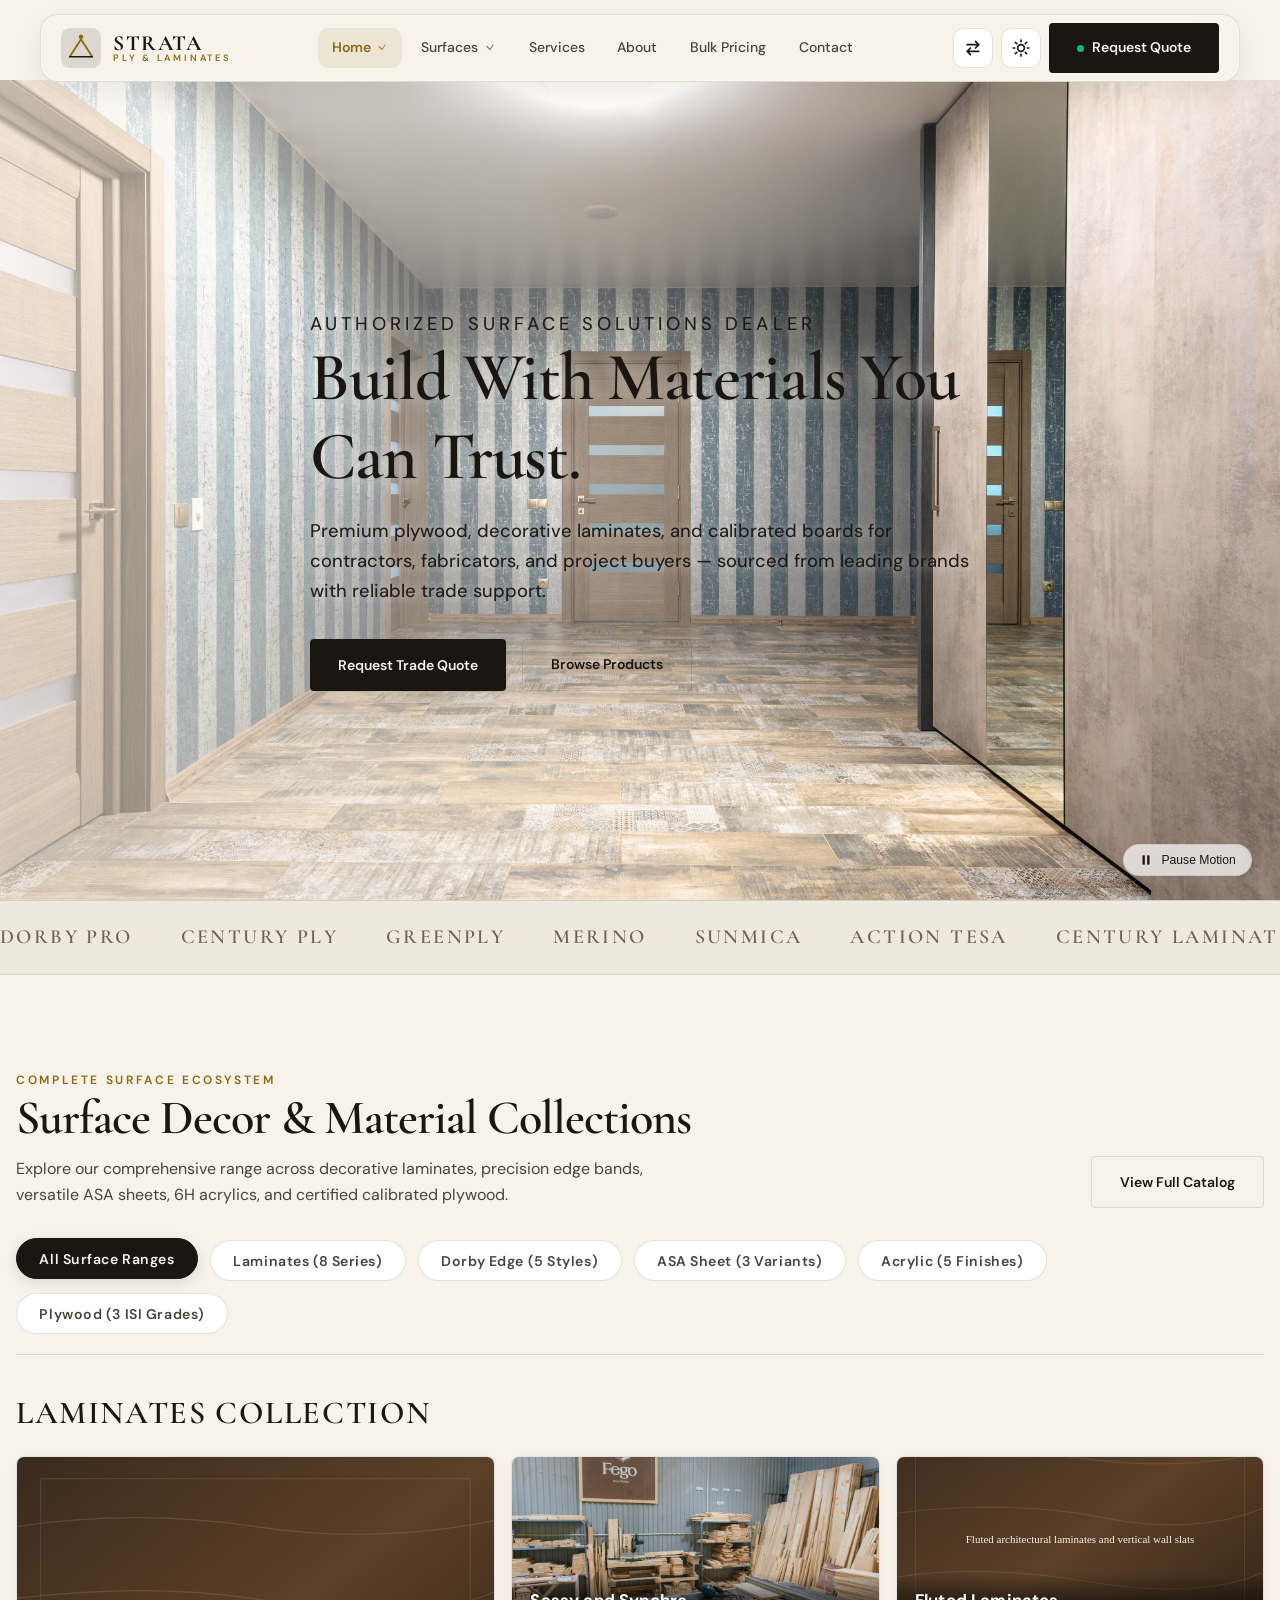
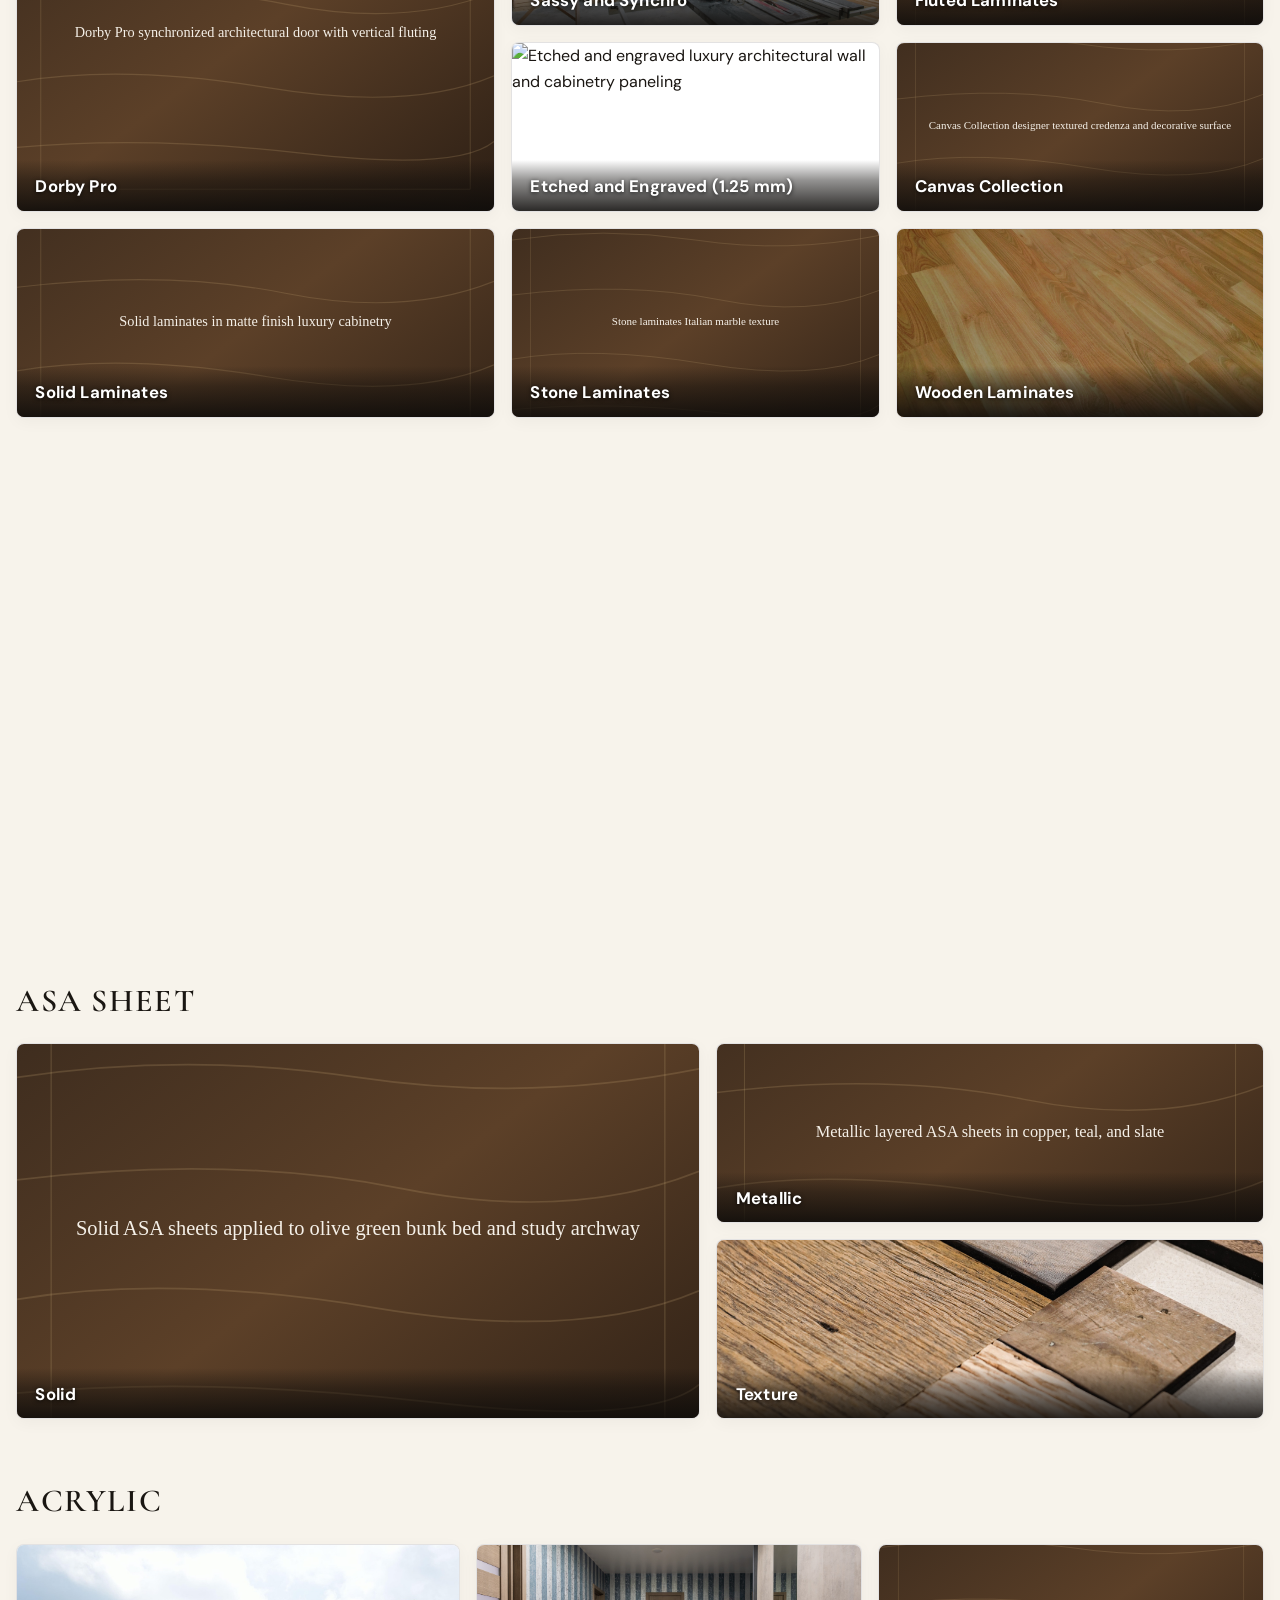
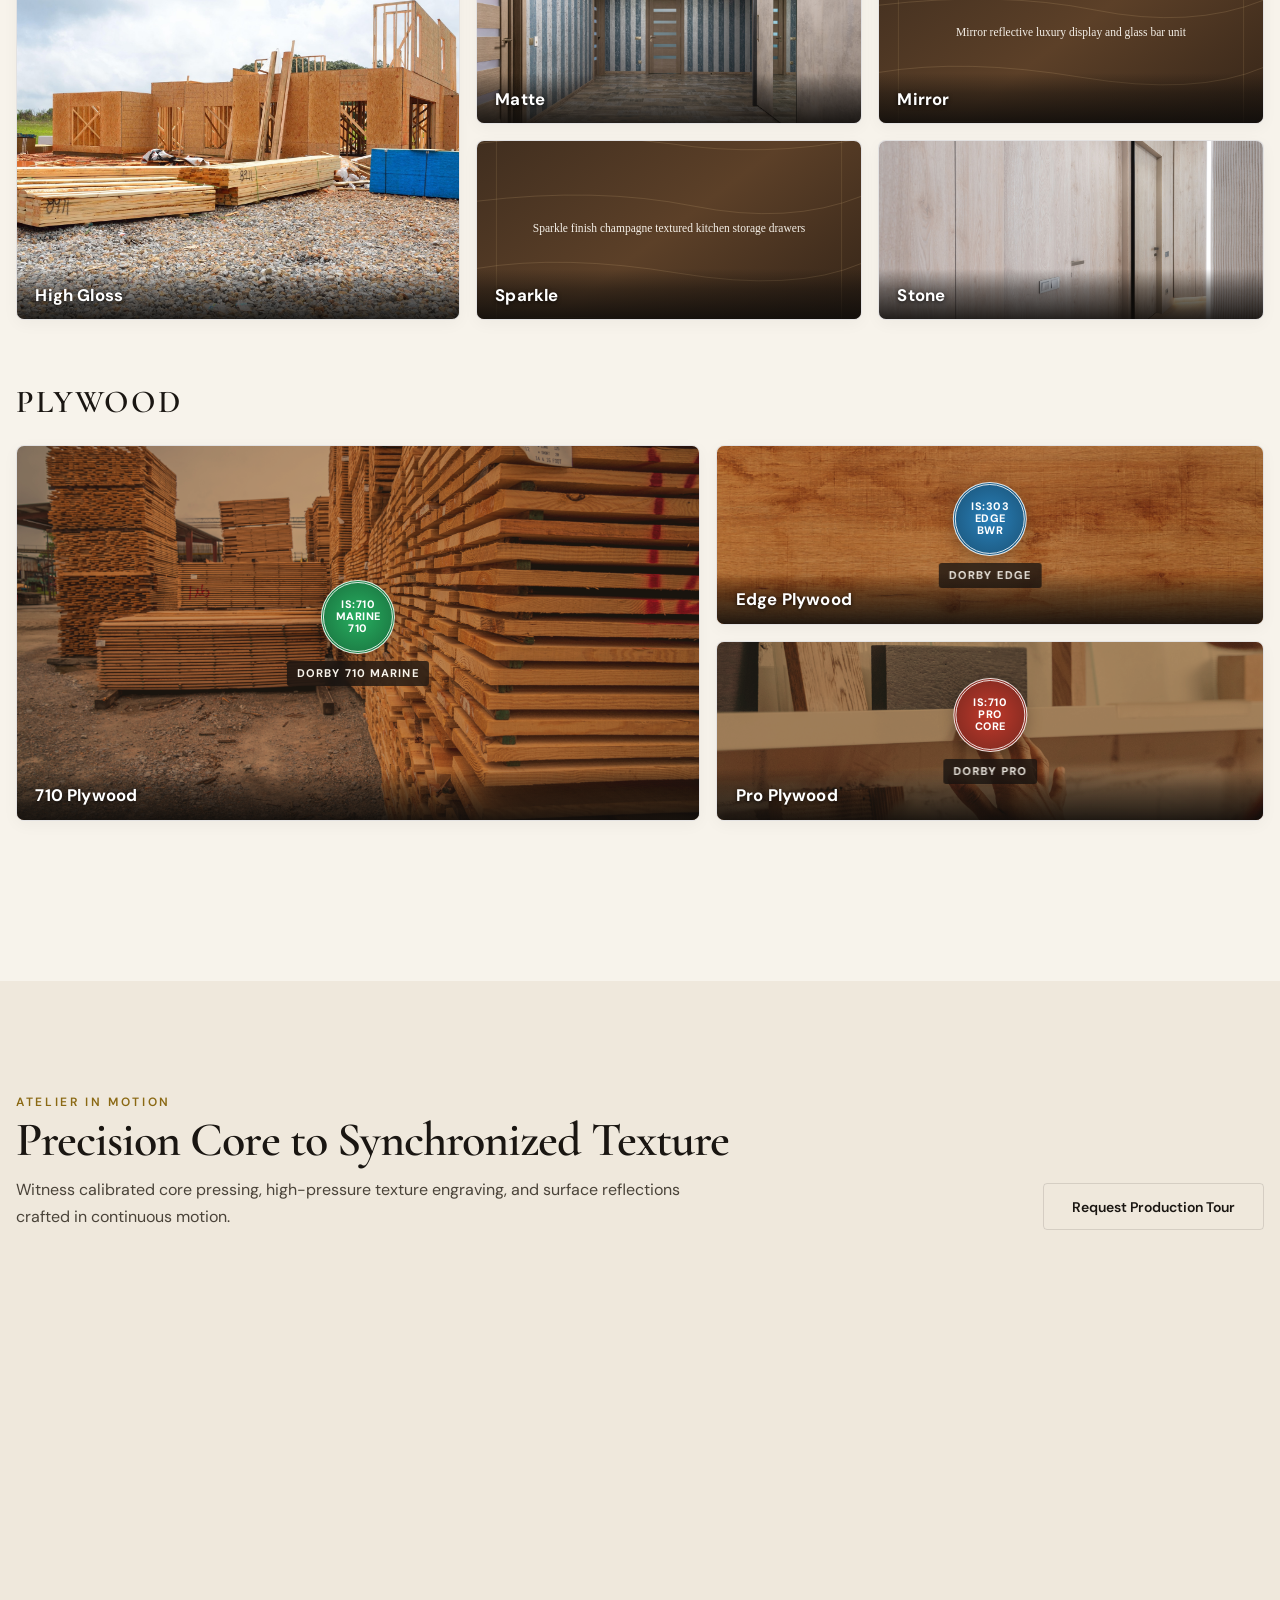
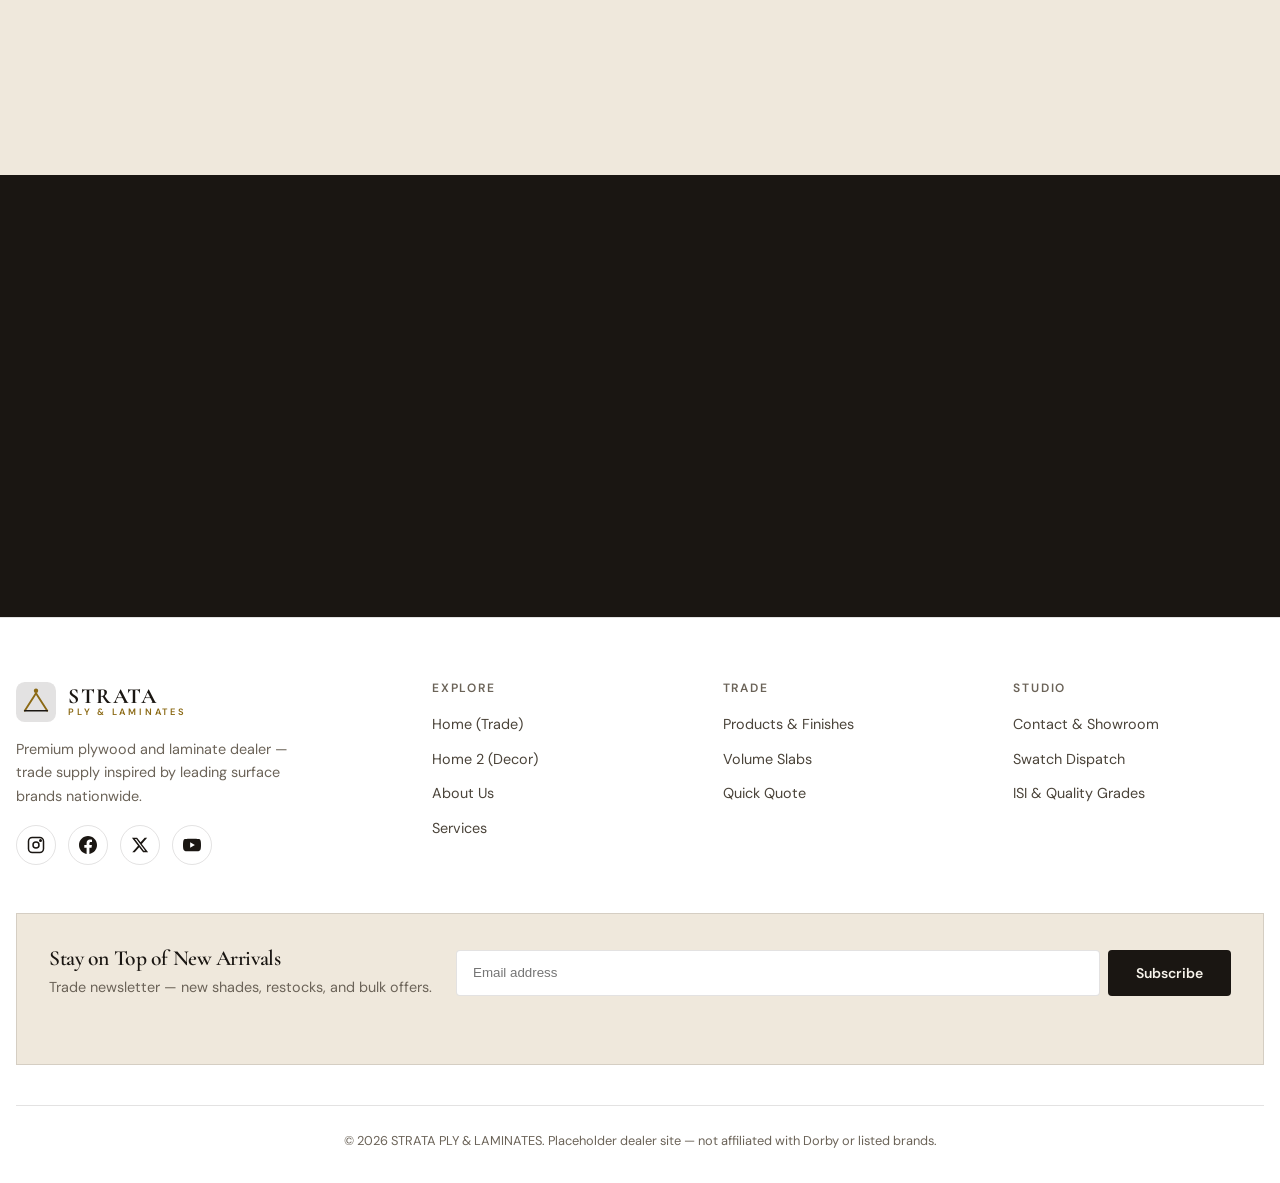
==== index.html @ fb053c82 "Enhance FAQ section layout with centered cards and brighten Home 1 hero ambient video" ====
<!DOCTYPE html>
<html lang="en">

<head>
  <meta charset="UTF-8">
  <meta name="viewport" content="width=device-width, initial-scale=1.0">
  <meta name="description"
    content="STRATA PLY & LAMINATES — Authorized dealer for premium plywood, laminates, and surface solutions. Trade-focused bulk supply across India.">
  <title>STRATA PLY & LAMINATES | Premium Plywood & Laminates Dealer</title>
  <link rel="icon" href="favicon.svg" type="image/svg+xml">
  <link rel="stylesheet" href="assets/css/style.css">
</head>

<body data-page="home">

  <header class="site-header" role="banner">
    <div class="nav-inner">
      <a href="index.html" class="brand-logo" aria-label="STRATA Ply and Laminates Home">
        <svg viewBox="0 0 64 64" fill="none" xmlns="http://www.w3.org/2000/svg" aria-hidden="true">
          <rect width="64" height="64" rx="14" fill="currentColor" opacity="0.12" />
          <path d="M14 46 L32 18 L50 46" stroke="var(--accent)" stroke-width="3" stroke-linecap="round" stroke-linejoin="round" />
          <line x1="14" y1="46" x2="50" y2="46" stroke="var(--text-primary)" stroke-width="2.5" stroke-linecap="round" />
          <circle cx="32" cy="14" r="3.5" fill="var(--accent)" />
        </svg>
        <div class="brand-text">
          <span class="brand-name">STRATA</span>
          <span class="brand-descriptor">PLY & LAMINATES</span>
        </div>
      </a>

      <nav class="nav-links" aria-label="Primary Navigation">
        <!-- Home Dropdown -->
        <div class="nav-item">
          <a href="index.html" class="nav-link" data-nav="home">
            <span>Home</span>
            <svg class="nav-chevron" width="12" height="12" viewBox="0 0 24 24" fill="none" stroke="currentColor" stroke-width="2.5" stroke-linecap="round" stroke-linejoin="round"><path d="m6 9 6 6 6-9"/></svg>
          </a>
          <div class="nav-dropdown-simple">
            <a href="index.html" class="nav-dropdown-item">
              <strong>Classic Architectural</strong>
              <span>Full-line catalog & space visualizer</span>
            </a>
            <a href="home-2.html" class="nav-dropdown-item">
              <strong>Dorby Studio Showcase</strong>
              <span>Split hero & interactive swatch gallery</span>
            </a>
          </div>
        </div>

        <!-- Surfaces Mega Dropdown -->
        <div class="nav-item">
          <a href="products.html" class="nav-link" data-nav="products">
            <span>Surfaces</span>
            <svg class="nav-chevron" width="12" height="12" viewBox="0 0 24 24" fill="none" stroke="currentColor" stroke-width="2.5" stroke-linecap="round" stroke-linejoin="round"><path d="m6 9 6 6 6-9"/></svg>
          </a>
          <div class="nav-dropdown-mega">
            <div class="mega-grid">
              <a href="products.html" class="mega-item">
                <span class="mega-swatch-badge" style="background:#5c3a21">L</span>
                <div class="mega-item-info">
                  <strong>Dorby Laminates</strong>
                  <span>Synchronized, Fluted & Pro 1.25mm</span>
                </div>
              </a>
              <a href="products.html" class="mega-item">
                <span class="mega-swatch-badge" style="background:#8b6b4d">E</span>
                <div class="mega-item-info">
                  <strong>Dorby Edge</strong>
                  <span>Zero-joint matching edge bandings</span>
                </div>
              </a>
              <a href="products.html" class="mega-item">
                <span class="mega-swatch-badge" style="background:#4a6741">A</span>
                <div class="mega-item-info">
                  <strong>ASA Sheet</strong>
                  <span>Seamless UV & weather exterior sheets</span>
                </div>
              </a>
              <a href="products.html" class="mega-item">
                <span class="mega-swatch-badge" style="background:#706e6b">6H</span>
                <div class="mega-item-info">
                  <strong>6H Acrylic Panels</strong>
                  <span>Anti-scratch mirror gloss shutters</span>
                </div>
              </a>
              <a href="products.html" class="mega-item" style="grid-column: span 2">
                <span class="mega-swatch-badge" style="background:#b3541e">P</span>
                <div class="mega-item-info">
                  <strong>Calibrated Plywood (IS:710 Marine)</strong>
                  <span>4x-pressed zero-gap structural core blocks</span>
                </div>
              </a>
            </div>
            <div class="mega-footer">
              <span>✦ Master Trade Folder & A4 Swatch Box Ready</span>
              <a href="products.html">Explore All Surfaces &rarr;</a>
            </div>
          </div>
        </div>

        <div class="nav-item">
          <a href="services.html" class="nav-link" data-nav="services">Services</a>
        </div>
        <div class="nav-item">
          <a href="about.html" class="nav-link" data-nav="about">About</a>
        </div>
        <div class="nav-item">
          <a href="bulk-pricing.html" class="nav-link" data-nav="pricing">Bulk Pricing</a>
        </div>
        <div class="nav-item">
          <a href="contact.html" class="nav-link" data-nav="contact">Contact</a>
        </div>
      </nav>

      <div class="nav-actions">
        <button type="button" class="icon-btn" data-toggle-rtl aria-label="Toggle text direction" title="Toggle RTL / LTR direction">
          <svg width="20" height="20" viewBox="0 0 24 24" fill="none" stroke="currentColor" stroke-width="2" stroke-linecap="round" stroke-linejoin="round" aria-hidden="true">
            <path d="M5 8h14M15 4l4 4-4 4"/>
            <path d="M19 16H5M9 12l-4 4 4 4"/>
          </svg>
        </button>
        <button type="button" class="icon-btn" data-toggle-theme aria-label="Toggle theme" title="Toggle Light / Dark theme">
          <span data-theme-icon></span>
        </button>
        <a href="contact.html" class="btn btn-primary btn-primary-nav btn-magnetic">
          <span class="nav-pulse-dot"></span>
          <span>Request Quote</span>
        </a>
        <button type="button" class="hamburger" aria-label="Open menu" aria-expanded="false" aria-controls="mobile-drawer">
          <span></span><span></span><span></span>
        </button>
      </div>
    </div>
  </header>

  <div id="mobile-drawer" class="mobile-drawer" aria-hidden="true">
    <div class="drawer-backdrop"></div>
    <div class="drawer-panel">
      <div class="drawer-header">
        <div class="brand-text">
          <span class="brand-name">STRATA</span>
          <span class="brand-descriptor">PLY & LAMINATES</span>
        </div>
        <button type="button" class="drawer-close" aria-label="Close menu">&times;</button>
      </div>

      <nav class="drawer-nav">
        <a href="index.html" data-nav="home">Home (Classic)</a>
        <a href="home-2.html" data-nav="home-2">Home 2 (Dorby Studio)</a>
        <div class="drawer-dropdown">
          <button type="button" class="drawer-dropdown-btn" aria-expanded="false">
            <span>Surfaces & Decors</span>
            <svg class="chevron-icon" width="14" height="14" viewBox="0 0 24 24" fill="none" stroke="currentColor" stroke-width="2.5"><polyline points="6 9 12 15 18 9"></polyline></svg>
          </button>
          <div class="drawer-dropdown-menu">
            <a href="products.html?cat=all" class="sub-link">All Surface Catalog</a>
            <a href="products.html?cat=laminates" class="sub-link">Decorative Laminates</a>
            <a href="products.html?cat=plywood" class="sub-link">710 Marine & Calibrated Plywood</a>
            <a href="products.html?cat=acrylic" class="sub-link">Vibron 6H Acrylics</a>
            <a href="products.html?cat=edge" class="sub-link">Matching Edge Banding</a>
            <a href="products.html?cat=asa" class="sub-link">Architectural ASA Sheets</a>
          </div>
        </div>
        <a href="services.html" data-nav="services">Services & SLAs</a>
        <a href="about.html" data-nav="about">About Atelier</a>
        <a href="bulk-pricing.html" data-nav="pricing">Bulk Pricing</a>
        <a href="contact.html" data-nav="contact">Contact & Studio</a>
      </nav>

      <div class="drawer-surfaces-preview">
        <span class="drawer-section-title">Surface Collections</span>
        <div class="drawer-surface-chips">
          <a href="products.html">Laminates</a>
          <a href="products.html">Dorby Edge</a>
          <a href="products.html">ASA Sheets</a>
          <a href="products.html">6H Acrylic</a>
          <a href="products.html">IS:710 Ply</a>
        </div>
      </div>

      <div class="drawer-actions">
        <div class="drawer-toggles-row">
          <button type="button" class="btn btn-outline drawer-toggle-btn" data-toggle-rtl aria-label="Toggle text direction">
            <svg width="18" height="18" viewBox="0 0 24 24" fill="none" stroke="currentColor" stroke-width="2" stroke-linecap="round" stroke-linejoin="round" aria-hidden="true">
              <path d="M5 8h14M15 4l4 4-4 4"/>
              <path d="M19 16H5M9 12l-4 4 4 4"/>
            </svg>
            <span data-rtl-label>RTL</span>
          </button>
          <button type="button" class="btn btn-outline drawer-toggle-btn" data-toggle-theme aria-label="Toggle theme">
            <span data-theme-icon></span>
            <span>Theme</span>
          </button>
        </div>
        <a href="contact.html" class="btn btn-primary" style="width:100%">
          <span class="nav-pulse-dot"></span>
          <span>Request Quote</span>
        </a>
      </div>
    </div>
  </div>

  <main class="page-main">
    <!-- Section 1: Hero -->
    <section class="hero-cinematic" aria-labelledby="hero-heading">
      <div class="hero-bg">
        <video autoplay muted loop playsinline preload="auto" poster="assets/new image/pexels-artbovich-6903250.jpg" class="hero-bg-video">
          <source src="assets/v/4248456-hd_1920_1080_24fps.mp4" type="video/mp4">
        </video>
        <button type="button" class="hero-video-toggle" data-hero-video-toggle aria-label="Toggle ambient background motion">
          <svg width="14" height="14" viewBox="0 0 24 24" fill="currentColor"><rect x="6" y="4" width="4" height="16"/><rect x="14" y="4" width="4" height="16"/></svg>
          <span>Pause Motion</span>
        </button>
      </div>
      <div class="hero-overlay"></div>
      <div class="container hero-content">
        <p class="eyebrow">Authorized Surface Solutions Dealer</p>
        <h1 id="hero-heading" class="display-heading">Build With Materials You Can Trust.</h1>
        <p>Premium plywood, decorative laminates, and calibrated boards for contractors, fabricators, and project buyers
          — sourced from leading brands with reliable trade support.</p>
        <div class="hero-actions">
          <button type="button" class="btn btn-primary btn-magnetic" data-modal-open="modal-enquiry">Request Trade
            Quote</button>
          <a href="products.html" class="btn btn-outline">Browse Products</a>
        </div>
      </div>
    </section>

    <!-- Brands strip -->
    <div class="brands-strip" aria-hidden="true">
      <div class="marquee-track">
        <span>Dorby Pro</span><span>Century
          Ply</span><span>Greenply</span><span>Merino</span><span>Sunmica</span><span>Action Tesa</span><span>Century
          Laminates</span><span>Archidply</span>
        <span>Dorby Pro</span><span>Century
          Ply</span><span>Greenply</span><span>Merino</span><span>Sunmica</span><span>Action Tesa</span><span>Century
          Laminates</span><span>Archidply</span>
      </div>
    </div>

    <!-- Section 2: Complete Surface Decor Collections (Dorby-Inspired 5 Categories) -->
    <section class="section dorby-collection-section" aria-labelledby="brands-heading">
      <div class="container">
        <div style="display:flex;justify-content:space-between;align-items:flex-end;flex-wrap:wrap;gap:1.5rem">
          <div>
            <p class="eyebrow reveal">Complete Surface Ecosystem</p>
            <h2 id="brands-heading" class="section-heading reveal">Surface Decor & Material Collections</h2>
            <p class="reveal" style="margin-top:0.6rem;max-width:62ch;color:var(--text-secondary)">
              Explore our comprehensive range across decorative laminates, precision edge bands, versatile ASA sheets, 6H acrylics, and certified calibrated plywood.
            </p>
          </div>
          <a href="products.html" class="btn btn-outline reveal">View Full Catalog</a>
        </div>

        <!-- Filter Tabs for Category Navigation -->
        <div class="category-nav-bar reveal" role="tablist" aria-label="Surface Categories">
          <button type="button" class="cat-tab-btn active" data-cat-target="all">All Surface Ranges</button>
          <button type="button" class="cat-tab-btn" data-cat-target="laminates">Laminates (8 Series)</button>
          <button type="button" class="cat-tab-btn" data-cat-target="edge">Dorby Edge (5 Styles)</button>
          <button type="button" class="cat-tab-btn" data-cat-target="asa">ASA Sheet (3 Variants)</button>
          <button type="button" class="cat-tab-btn" data-cat-target="acrylic">Acrylic (5 Finishes)</button>
          <button type="button" class="cat-tab-btn" data-cat-target="plywood">Plywood (3 ISI Grades)</button>
        </div>

        <!-- 1. LAMINATES BLOCK -->
        <div class="dorby-gallery-block reveal" data-category="laminates">
          <div class="dorby-gallery-header">
            <h3>Laminates Collection</h3>
          </div>
          <div class="grid-laminates-dorby">
            <!-- 1.1 Dorby Pro Hero Door -->
            <article class="dorby-card card-hero-door">
              <img src="https://images.unsplash.com/photo-1600585154526-990dced4db0d?auto=format&fit=crop&w=1000&q=80"
                alt="Dorby Pro synchronized architectural door with vertical fluting" loading="lazy">
              <div class="dorby-card-tag">
                <span class="label">Dorby Pro</span>
              </div>
            </article>

            <!-- 1.2 Sassy and Synchro -->
            <article class="dorby-card card-synchro">
              <img src="assets/new%20image/pexels-tam-ngo-139937469-10316634.jpg"
                alt="Sassy and Synchro synchronized wood grain texture" loading="lazy">
              <div class="dorby-card-tag">
                <span class="label">Sassy and Synchro</span>
              </div>
            </article>

            <!-- 1.3 Fluted Laminates -->
            <article class="dorby-card card-fluted">
              <img src="https://images.unsplash.com/photo-1637822412454-085098b4c8c0?auto=format&fit=crop&w=800&q=80"
                alt="Fluted architectural laminates and vertical wall slats" loading="lazy">
              <div class="dorby-card-tag">
                <span class="label">Fluted Laminates</span>
              </div>
            </article>

            <!-- 1.4 Etched and Engraved (1.25 mm) -->
            <article class="dorby-card card-etched">
              <img src="https://images.unsplash.com/photo-1600585152220-90363fe7e115?auto=format&fit=crop&w=800&q=80"
                alt="Etched and engraved luxury architectural wall and cabinetry paneling" loading="lazy">
              <div class="dorby-card-tag">
                <span class="label">Etched and Engraved (1.25 mm)</span>
              </div>
            </article>

            <!-- 1.5 Canvas Collection -->
            <article class="dorby-card card-canvas">
              <img src="https://images.unsplash.com/photo-1618220048045-10a6dbdf83e0?auto=format&fit=crop&w=800&q=80"
                alt="Canvas Collection designer textured credenza and decorative surface" loading="lazy">
              <div class="dorby-card-tag">
                <span class="label">Canvas Collection</span>
              </div>
            </article>

            <!-- 1.6 Solid Laminates -->
            <article class="dorby-card card-solid">
              <img src="https://images.unsplash.com/photo-1600607687920-4e2a09cf159d?auto=format&fit=crop&w=800&q=80"
                alt="Solid laminates in matte finish luxury cabinetry" loading="lazy">
              <div class="dorby-card-tag">
                <span class="label">Solid Laminates</span>
              </div>
            </article>

            <!-- 1.7 Stone Laminates -->
            <article class="dorby-card card-stone">
              <img src="https://images.unsplash.com/photo-1558618666-fcd25c85cd64?auto=format&fit=crop&w=800&q=80"
                alt="Stone laminates Italian marble texture" loading="lazy">
              <div class="dorby-card-tag">
                <span class="label">Stone Laminates</span>
              </div>
            </article>

            <!-- 1.8 Wooden Laminates -->
            <article class="dorby-card card-wooden">
              <img src="assets/new%20image/pexels-digitalbuggu-314072.jpg"
                alt="Wooden laminates warm timber texture" loading="lazy">
              <div class="dorby-card-tag">
                <span class="label">Wooden Laminates</span>
              </div>
            </article>
          </div>
        </div>

        <!-- 2. DORBY EDGE BLOCK -->
        <div class="dorby-gallery-block reveal" data-category="edge">
          <div class="dorby-gallery-header">
            <h3>Dorby Edge</h3>
          </div>
          <div class="grid-edge-dorby">
            <!-- 2.1 Hero Shutter High Gloss -->
            <article class="dorby-card card-edge-hero">
              <img src="https://images.unsplash.com/photo-1556911220-e15b29be8c8f?auto=format&fit=crop&w=900&q=80"
                alt="High gloss seamless edge-banded corner shutter" loading="lazy">
              <div class="dorby-card-tag">
                <span class="label">High Gloss</span>
              </div>
            </article>

            <!-- 2.2 Leather -->
            <article class="dorby-card card-edge-leather">
              <img src="https://images.unsplash.com/photo-1507652313519-d4e9174996dd?auto=format&fit=crop&w=700&q=80"
                alt="Leather finish luxury drawer interior edge lining" loading="lazy">
              <div class="dorby-card-tag">
                <span class="label">Leather</span>
              </div>
            </article>

            <!-- 2.3 Super Matte -->
            <article class="dorby-card card-edge-matte">
              <img src="assets/new%20image/pexels-artbovich-6489084.jpg"
                alt="Super matte clean edge profile for minimalist shutters" loading="lazy">
              <div class="dorby-card-tag">
                <span class="label">Super Matte</span>
              </div>
            </article>

            <!-- 2.4 Wooden Texture -->
            <article class="dorby-card card-edge-wood">
              <img src="assets/new%20image/capped-x-9r4RVJMOyYs-unsplash.jpg"
                alt="Wooden texture edge band matching tabletop grain" loading="lazy">
              <div class="dorby-card-tag">
                <span class="label">Wooden Texture</span>
              </div>
            </article>

            <!-- 2.5 Digital -->
            <article class="dorby-card card-edge-digital">
              <img src="https://images.unsplash.com/photo-1600566753190-17f0baa2a6c3?auto=format&fit=crop&w=700&q=80"
                alt="Digital printed marble and stone edge band on countertop" loading="lazy">
              <div class="dorby-card-tag">
                <span class="label">Digital</span>
              </div>
            </article>
          </div>
        </div>

        <!-- 3. ASA SHEET BLOCK -->
        <div class="dorby-gallery-block reveal" data-category="asa">
          <div class="dorby-gallery-header">
            <h3>ASA Sheet</h3>
          </div>
          <div class="grid-asa-dorby">
            <!-- 3.1 Hero Solid Kids Bedroom Architecture -->
            <article class="dorby-card card-asa-hero">
              <img src="https://images.unsplash.com/photo-1595526114035-0d45ed16cfbf?auto=format&fit=crop&w=900&q=80"
                alt="Solid ASA sheets applied to olive green bunk bed and study archway" loading="lazy">
              <div class="dorby-card-tag">
                <span class="label">Solid</span>
              </div>
            </article>

            <!-- 3.2 Metallic -->
            <article class="dorby-card card-asa-metallic">
              <img src="https://images.unsplash.com/photo-1513694203232-719a280e022f?auto=format&fit=crop&w=700&q=80"
                alt="Metallic layered ASA sheets in copper, teal, and slate" loading="lazy">
              <div class="dorby-card-tag">
                <span class="label">Metallic</span>
              </div>
            </article>

            <!-- 3.3 Texture -->
            <article class="dorby-card card-asa-texture">
              <img src="assets/new%20image/pexels-tuherdias-awang-20922123-16202240.jpg"
                alt="Textured ribbed curved ASA paneling on modular sideboard" loading="lazy">
              <div class="dorby-card-tag">
                <span class="label">Texture</span>
              </div>
            </article>
          </div>
        </div>

        <!-- 4. ACRYLIC BLOCK -->
        <div class="dorby-gallery-block reveal" data-category="acrylic">
          <div class="dorby-gallery-header">
            <h3>Acrylic</h3>
          </div>
          <div class="grid-acrylic-dorby">
            <!-- 4.1 Hero High Gloss Sideboard -->
            <article class="dorby-card card-acrylic-hero">
              <img src="assets/new%20image/paulbr75-new-home-1664272_1920.jpg"
                alt="High gloss 6H acrylic floating console and modular drawers" loading="lazy">
              <div class="dorby-card-tag">
                <span class="label">High Gloss</span>
              </div>
            </article>

            <!-- 4.2 Matte -->
            <article class="dorby-card card-acrylic-matte">
              <img src="assets/new%20image/pexels-artbovich-6903250.jpg"
                alt="Matte cashmere acrylic wardrobe sliding shutters" loading="lazy">
              <div class="dorby-card-tag">
                <span class="label">Matte</span>
              </div>
            </article>

            <!-- 4.3 Mirror -->
            <article class="dorby-card card-acrylic-mirror">
              <img src="https://images.unsplash.com/photo-1512917774080-9991f1c4c750?auto=format&fit=crop&w=800&q=80"
                alt="Mirror reflective luxury display and glass bar unit" loading="lazy">
              <div class="dorby-card-tag">
                <span class="label">Mirror</span>
              </div>
            </article>

            <!-- 4.4 Sparkle -->
            <article class="dorby-card card-acrylic-sparkle">
              <img src="https://images.unsplash.com/photo-1600566753376-12c8ab7fb75b?auto=format&fit=crop&w=800&q=80"
                alt="Sparkle finish champagne textured kitchen storage drawers" loading="lazy">
              <div class="dorby-card-tag">
                <span class="label">Sparkle</span>
              </div>
            </article>

            <!-- 4.5 Stone -->
            <article class="dorby-card card-acrylic-stone">
              <img src="assets/new%20image/pexels-artbovich-6588587.jpg"
                alt="Stone texture acrylic architectural console cabinet" loading="lazy">
              <div class="dorby-card-tag">
                <span class="label">Stone</span>
              </div>
            </article>
          </div>
        </div>

        <!-- 5. PLYWOOD BLOCK -->
        <div class="dorby-gallery-block reveal" data-category="plywood">
          <div class="dorby-gallery-header">
            <h3>Plywood</h3>
          </div>
          <div class="grid-plywood-dorby">
            <!-- 5.1 Hero 710 Plywood with Green Seal -->
            <article class="dorby-card card-ply-hero">
              <div class="plywood-board-visual">
                <img src="assets/new%20image/pexels-nc-farm-bureau-mark-12278586.jpg"
                  alt="710 Marine Grade BWP Calibrated Plywood Board" loading="lazy">
                <div class="plywood-stamp-seal">
                  <div class="seal-circle seal-green">
                    <span>IS:710<br>MARINE<br>710</span>
                  </div>
                  <span class="seal-brand-sub">DORBY 710 MARINE</span>
                </div>
              </div>
              <div class="dorby-card-tag">
                <span class="label">710 Plywood</span>
              </div>
            </article>

            <!-- 5.2 Edge Plywood with Blue Seal -->
            <article class="dorby-card card-ply-edge">
              <div class="plywood-board-visual">
                <img src="assets/new%20image/pexels-tihomir-trifonov-3106425-5225594.jpg"
                  alt="Edge Plywood Calibrated Core Sheet" loading="lazy">
                <div class="plywood-stamp-seal">
                  <div class="seal-circle seal-blue">
                    <span>IS:303<br>EDGE<br>BWR</span>
                  </div>
                  <span class="seal-brand-sub">DORBY EDGE</span>
                </div>
              </div>
              <div class="dorby-card-tag">
                <span class="label">Edge Plywood</span>
              </div>
            </article>

            <!-- 5.3 Pro Plywood with Red Seal -->
            <article class="dorby-card card-ply-pro">
              <div class="plywood-board-visual">
                <img src="assets/new%20image/pexels-cottonbro-7505557.jpg"
                  alt="Pro Plywood High Density Gurjan Core Board" loading="lazy">
                <div class="plywood-stamp-seal">
                  <div class="seal-circle seal-red">
                    <span>IS:710<br>PRO<br>CORE</span>
                  </div>
                  <span class="seal-brand-sub">DORBY PRO</span>
                </div>
              </div>
              <div class="dorby-card-tag">
                <span class="label">Pro Plywood</span>
              </div>
            </article>
          </div>
        </div>

      </div>
    </section>

    <!-- Section 2.5: Materiality In Motion (Architectural Cinema Reel) -->
    <section class="section section-filmstrip" aria-labelledby="filmstrip-heading">
      <div class="container">
        <div class="filmstrip-header">
          <div>
            <p class="eyebrow reveal">Atelier In Motion</p>
            <h2 id="filmstrip-heading" class="section-heading reveal">Precision Core to Synchronized Texture</h2>
            <p class="reveal" style="margin-top:0.6rem;max-width:62ch;color:var(--text-secondary)">
              Witness calibrated core pressing, high-pressure texture engraving, and surface reflections crafted in continuous motion.
            </p>
          </div>
          <button type="button" class="btn btn-outline reveal" data-modal-open="modal-enquiry">Request Production Tour</button>
        </div>

        <div class="filmstrip-grid">
          <!-- Reel 1: Core Calibration & Pressing -->
          <article class="filmstrip-card reveal">
            <div class="filmstrip-media">
              <video class="filmstrip-video" muted loop playsinline preload="metadata" poster="https://images.unsplash.com/photo-1513694203232-719a280e022f?auto=format&fit=crop&w=800&q=80">
                <source src="assets/v/8447821-hd_1920_1080_30fps.mp4" type="video/mp4">
              </video>
              <span class="filmstrip-badge">Core Pressing</span>
              <span class="filmstrip-duration">00:07 · HD</span>
              <button type="button" class="filmstrip-play-btn" aria-label="Play Reel 01">
                <svg width="20" height="20" viewBox="0 0 24 24" fill="currentColor"><polygon points="5 3 19 12 5 21 5 3"/></svg>
              </button>
            </div>
            <div class="filmstrip-body">
              <h3 class="filmstrip-title">IS:710 Calibrated Assembly</h3>
              <p class="filmstrip-desc">
                High-density hardwood veneers undergo 4-stage hydraulic cold and hot pressing with zero internal gaps or core overlaps.
              </p>
              <div class="filmstrip-specs">
                <div class="filmstrip-spec-item">
                  <span>Tolerance</span>
                  <strong>±0.15mm Calibrated</strong>
                </div>
                <div class="filmstrip-spec-item">
                  <span>Bonding</span>
                  <strong>Phenolic BWP Resin</strong>
                </div>
              </div>
            </div>
          </article>

          <!-- Reel 2: Synchronized Texture & Engraving -->
          <article class="filmstrip-card reveal">
            <div class="filmstrip-media">
              <video class="filmstrip-video" muted loop playsinline preload="metadata" poster="assets/new%20image/pexels-cottonbro-5089122.jpg">
                <source src="assets/v/8447837-hd_1920_1080_30fps.mp4" type="video/mp4">
              </video>
              <span class="filmstrip-badge">Synchronized Press</span>
              <span class="filmstrip-duration">00:09 · HD</span>
              <button type="button" class="filmstrip-play-btn" aria-label="Play Reel 02">
                <svg width="20" height="20" viewBox="0 0 24 24" fill="currentColor"><polygon points="5 3 19 12 5 21 5 3"/></svg>
              </button>
            </div>
            <div class="filmstrip-body">
              <h3 class="filmstrip-title">Tactile Grain Embossing</h3>
              <p class="filmstrip-desc">
                Laser-etched caul plates impress microscopic ridges directly along the woodgrain print, delivering true organic warmth.
              </p>
              <div class="filmstrip-specs">
                <div class="filmstrip-spec-item">
                  <span>Thickness</span>
                  <strong>1.25mm Luxury Series</strong>
                </div>
                <div class="filmstrip-spec-item">
                  <span>Surface</span>
                  <strong>Sassy & Synchro</strong>
                </div>
              </div>
            </div>
          </article>

          <!-- Reel 3: Optical Light Play & Sheen -->
          <article class="filmstrip-card reveal">
            <div class="filmstrip-media">
              <video class="filmstrip-video" muted loop playsinline preload="metadata" poster="https://images.unsplash.com/photo-1600585152220-90363fe7e115?auto=format&fit=crop&w=800&q=80">
                <source src="assets/v/5206339-hd_1920_1080_25fps.mp4" type="video/mp4">
              </video>
              <span class="filmstrip-badge">Optical Refraction</span>
              <span class="filmstrip-duration">00:10 · HD</span>
              <button type="button" class="filmstrip-play-btn" aria-label="Play Reel 03">
                <svg width="20" height="20" viewBox="0 0 24 24" fill="currentColor"><polygon points="5 3 19 12 5 21 5 3"/></svg>
              </button>
            </div>
            <div class="filmstrip-body">
              <h3 class="filmstrip-title">6H Optical Surface Sheen</h3>
              <p class="filmstrip-desc">
                Mirror-like acrylic and super-matte anti-fingerprint surfaces tested under high-lumen architectural downlights.
              </p>
              <div class="filmstrip-specs">
                <div class="filmstrip-spec-item">
                  <span>Hardness</span>
                  <strong>6H Anti-Scratch</strong>
                </div>
                <div class="filmstrip-spec-item">
                  <span>Reflection</span>
                  <strong>94% Crystal Specular</strong>
                </div>
              </div>
            </div>
          </article>
        </div>
      </div>
    </section>

    <!-- Section 3: Trade benefits -->
    <section class="section" style="background:var(--bg-secondary)" aria-labelledby="trade-heading">
      <div class="container">
        <div style="display:flex;justify-content:space-between;align-items:flex-end;flex-wrap:wrap;gap:1.5rem">
          <div>
            <p class="eyebrow reveal">Why Trade With Us</p>
            <h2 id="trade-heading" class="section-heading reveal">Supply Built for Your Workflow</h2>
          </div>
          <p class="reveal" style="max-width:48ch;color:var(--text-secondary);font-size:0.95rem">
            Commercial plywood grading, single-batch surface matching, and staged site deliveries tailored for architects, joinery mills, and turnkey developers.
          </p>
        </div>

        <div class="trade-benefits-grid">
          <!-- 01 Verified Grades -->
          <article class="trade-benefit-card reveal">
            <div class="tb-card-head">
              <span class="tb-card-num">01</span>
              <div class="tb-card-icon" aria-hidden="true">
                <svg width="20" height="20" viewBox="0 0 24 24" fill="none" stroke="currentColor" stroke-width="2"><path d="M12 22s8-4 8-10V5l-8-3-8 3v7c0 6 8 10 8 10z"/></svg>
              </div>
            </div>
            <h3 class="tb-card-title">Verified Core Grades</h3>
            <p class="tb-card-desc">IS:710 Marine, BWP, and calibrated BWR plywood with guaranteed thickness consistency. Zero interior core gaps for precision CNC routing.</p>
            <div class="tb-card-tags">
              <span class="tb-card-tag">IS:710 Marine</span>
              <span class="tb-card-tag">Zero Core Gaps</span>
              <span class="tb-card-tag">4x Pressed</span>
            </div>
          </article>

          <!-- 02 Finish Libraries -->
          <article class="trade-benefit-card reveal">
            <div class="tb-card-head">
              <span class="tb-card-num">02</span>
              <div class="tb-card-icon" aria-hidden="true">
                <svg width="20" height="20" viewBox="0 0 24 24" fill="none" stroke="currentColor" stroke-width="2"><rect x="3" y="3" width="18" height="18" rx="2"/><path d="M3 9h18"/><path d="M9 21V9"/></svg>
              </div>
            </div>
            <h3 class="tb-card-title">650+ Surface Decors</h3>
            <p class="tb-card-desc">Comprehensive swatch libraries across synchronized woodgrains, zero-glare super mattes, 6H acrylics, fluted louvers, and 1.25mm luxury textures.</p>
            <div class="tb-card-tags">
              <span class="tb-card-tag">0.8mm – 1.25mm</span>
              <span class="tb-card-tag">Anti-Fingerprint</span>
              <span class="tb-card-tag">Dorby Exclusive</span>
            </div>
          </article>

          <!-- 03 Bulk & Project Lots -->
          <article class="trade-benefit-card reveal">
            <div class="tb-card-head">
              <span class="tb-card-num">03</span>
              <div class="tb-card-icon" aria-hidden="true">
                <svg width="20" height="20" viewBox="0 0 24 24" fill="none" stroke="currentColor" stroke-width="2"><path d="M21 16V8a2 2 0 0 0-1-1.73l-7-4a2 2 0 0 0-2 0l-7 4A2 2 0 0 0 3 8v8a2 2 0 0 0 1 1.73l7 4a2 2 0 0 0 2 0l7-4A2 2 0 0 0 21 16z"/></svg>
              </div>
            </div>
            <h3 class="tb-card-title">Project & Volume Slabs</h3>
            <p class="tb-card-desc">Predictable container-wise pricing and phase-wise lot reservations. Dedicated BOQ estimation desk for residential and commercial fit-outs.</p>
            <div class="tb-card-tags">
              <span class="tb-card-tag">Tiered Slabs</span>
              <span class="tb-card-tag">Phase Deliveries</span>
              <span class="tb-card-tag">BOQ Desk</span>
            </div>
          </article>

          <!-- 04 Local Dispatch -->
          <article class="trade-benefit-card reveal">
            <div class="tb-card-head">
              <span class="tb-card-num">04</span>
              <div class="tb-card-icon" aria-hidden="true">
                <svg width="20" height="20" viewBox="0 0 24 24" fill="none" stroke="currentColor" stroke-width="2"><rect x="1" y="3" width="15" height="13"/><polygon points="16 8 20 8 23 11 23 16 16 16 8"/><circle cx="5.5" cy="18.5" r="2.5"/><circle cx="18.5" cy="18.5" r="2.5"/></svg>
              </div>
            </div>
            <h3 class="tb-card-title">Single-Batch Dispatch</h3>
            <p class="tb-card-desc">Same-lot sheet locking guarantees zero shade variance across continuous installations. 48-hour regional transit to workshops and jobsites.</p>
            <div class="tb-card-tags">
              <span class="tb-card-tag">Zero Shade Variance</span>
              <span class="tb-card-tag">48h Transit</span>
              <span class="tb-card-tag">Barcoded Lots</span>
            </div>
          </article>
        </div>
      </div>
    </section>

    <!-- Section 4: Product Range (Thickness, Finish & Application) -->
    <section class="section" aria-labelledby="range-heading">
      <div class="container">
        <div style="display:flex;justify-content:space-between;align-items:flex-end;flex-wrap:wrap;gap:1.5rem">
          <div>
            <p class="eyebrow reveal">Product Range</p>
            <h2 id="range-heading" class="section-heading reveal">Thickness, Finish & Application</h2>
            <p class="reveal" style="margin-top:0.6rem;max-width:62ch;color:var(--text-secondary)">
              Explore curated substrates and decorative finishes configured for demanding architectural joinery and turnkey standards.
            </p>
          </div>
          <a href="products.html" class="btn btn-outline reveal">View Master Catalog &rarr;</a>
        </div>

        <div class="product-range-grid" style="margin-top:2.5rem">
          <!-- Card 1 -->
          <article class="range-card reveal">
            <div class="range-card-media">
              <img src="assets/new%20image/pexels-artbovich-7005286.jpg"
                alt="Architectural synchronized woodgrain decorative laminates" loading="lazy">
              <span class="range-card-badge">HPL Series</span>
            </div>
            <div class="range-card-body">
              <span class="range-card-num">01 · DECORATIVE SURFACES</span>
              <h3 class="range-card-title">Decorative Laminates</h3>
              <p class="range-card-desc">
                0.8mm, 1.0mm, and 1.25mm luxury collections — featuring synchronized woodgrains, tactile fluted louvers, and Italian stone visuals.
              </p>
              <div class="range-card-specs">
                <span class="range-spec-chip">0.8mm – 1.25mm</span>
                <span class="range-spec-chip">Anti-Fingerprint</span>
                <span class="range-spec-chip">650+ Decors</span>
              </div>
              <div class="range-card-footer">
                <a href="products.html?cat=laminates" class="btn btn-outline">Explore Finishes</a>
              </div>
            </div>
          </article>

          <!-- Card 2 -->
          <article class="range-card reveal">
            <div class="range-card-media">
              <img src="https://images.unsplash.com/photo-1541123437800-1bb1317badc2?auto=format&fit=crop&w=800&q=80"
                alt="Calibrated Marine Grade Plywood sheets stacked in warehouse" loading="lazy">
              <span class="range-card-badge">IS:710 Marine</span>
            </div>
            <div class="range-card-body">
              <span class="range-card-num">02 · STRUCTURAL CORE</span>
              <h3 class="range-card-title">Commercial & Marine Plywood</h3>
              <p class="range-card-desc">
                6mm to 19mm calibrated core panels in MR, BWR, and BWP grades — 4x pressed with zero core voids for precision CNC joinery and modular cabinetry.
              </p>
              <div class="range-card-specs">
                <span class="range-spec-chip">6mm – 19mm</span>
                <span class="range-spec-chip">4x Calibrated</span>
                <span class="range-spec-chip">Boiling Waterproof</span>
              </div>
              <div class="range-card-footer">
                <a href="products.html?cat=plywood" class="btn btn-outline">View Thickness Slabs</a>
              </div>
            </div>
          </article>

          <!-- Card 3 -->
          <article class="range-card reveal">
            <div class="range-card-media">
              <img src="assets/new%20image/pexels-ekaterinabelinskaya-4744800.jpg"
                alt="Specialty surfaces including fluted louvers and acrylic panels" loading="lazy">
              <span class="range-card-badge">Specialty Ateliers</span>
            </div>
            <div class="range-card-body">
              <span class="range-card-num">03 · FEATURE SURFACES</span>
              <h3 class="range-card-title">Specialty Panels & Edge</h3>
              <p class="range-card-desc">
                6H anti-scratch acrylics, weather-resistant ASA exterior sheets, and 98% shade-matched Dorby PVC edge bands for seamless edge profiles.
              </p>
              <div class="range-card-specs">
                <span class="range-spec-chip">6H Optical Hardness</span>
                <span class="range-spec-chip">ASA Weather-Shield</span>
                <span class="range-spec-chip">Matched PVC Edge</span>
              </div>
              <div class="range-card-footer">
                <button type="button" class="btn btn-outline" data-modal-open="modal-enquiry">Request Sample Spec</button>
              </div>
            </div>
          </article>
        </div>
      </div>
    </section>

    <!-- Section 5: Journey timeline -->
    <section class="section" aria-labelledby="journey-heading">
      <div class="container">
        <div class="journey-section-grid" style="display:grid;grid-template-columns:1fr 1fr;gap:3.5rem;align-items:start">
          <div class="reveal">
            <p class="eyebrow">How We Work</p>
            <h2 id="journey-heading" class="section-heading">From Enquiry to Dispatch</h2>
            <p style="margin-top:1rem;color:var(--text-secondary);max-width:44ch">
              From automated BOQ analysis to single-lot batch dispatch and express jobsite logistics.
            </p>
            <div style="margin-top:2rem;border-radius:var(--radius);overflow:hidden;border:1px solid var(--border);box-shadow:var(--shadow-md)">
              <img src="https://images.unsplash.com/photo-1578575437130-527eed3abbec?auto=format&fit=crop&w=900&q=80"
                alt="Plywood sheets and calibrated panel dispatch in climate-controlled warehouse"
                loading="lazy" style="width:100%;aspect-ratio:4/3;object-fit:cover;display:block">
            </div>
          </div>
          <div class="journey-timeline reveal">
            <div class="journey-line"></div>
            <div class="journey-step">
              <h3>Share Requirements</h3>
              <p>Thickness, finish, quantity, and delivery location — via form or trade call.</p>
            </div>
            <div class="journey-step">
              <h3>Quote & Samples</h3>
              <p>Rate confirmation, lead time, and laminate chips or ply samples when needed.</p>
            </div>
            <div class="journey-step">
              <h3>Order Confirmation</h3>
              <p>Purchase order, GST invoice, and scheduled dispatch from our warehouse network.</p>
            </div>
            <div class="journey-step">
              <h3>After-Supply Support</h3>
              <p>Repeat orders, project phase deliveries, and matching edge band coordination.</p>
            </div>
          </div>
        </div>
      </div>
    </section>

    <!-- Section 6: Goal selector + bulk CTA -->
    <section class="section" style="background:var(--bg-secondary)" aria-labelledby="goal-heading">
      <div class="container goal-selector">
        <div class="reveal">
          <p class="eyebrow">Your Project Type</p>
          <h2 id="goal-heading" class="section-heading">What Are You Sourcing For?</h2>
          <div class="goal-chips" style="margin-top:1.5rem">
            <button type="button" class="goal-chip active" data-goal="contractor">Contractor</button>
            <button type="button" class="goal-chip" data-goal="retail">Retail Showroom</button>
            <button type="button" class="goal-chip" data-goal="project">Commercial Project</button>
            <button type="button" class="goal-chip" data-goal="furniture">Furniture Factory</button>
            <button type="button" class="goal-chip" data-goal="kitchen">Modular Kitchen</button>
            <button type="button" class="goal-chip" data-goal="export">Export Order</button>
          </div>
        </div>
        <div class="goal-panel reveal" id="goal-recommendation">
          <p class="eyebrow">Suggested Stack</p>
          <h3>Your Material Path</h3>
          <p style="margin-top:0.75rem;color:var(--text-secondary)">Recommended:</p>
          <p style="font-family:var(--font-display);font-size:1.5rem;margin-top:0.25rem" data-rec-title>710 BWP Plywood
            + Matte Laminates</p>
          <div class="progress-bar-wrap">
            <div class="progress-bar-fill" id="goal-progress"></div>
          </div>
          <button type="button" class="btn btn-accent" style="margin-top:1.5rem" data-modal-open="modal-enquiry">Get
            Custom Quote</button>
        </div>
      </div>
    </section>

    <section class="section section-dark" aria-labelledby="bulk-heading">
      <div class="container">
        <div class="cta-banner-grid">
          <div class="reveal">
            <p class="eyebrow">Bulk & Project Pricing</p>
            <h2 id="bulk-heading" class="section-heading">Volume Rates for Serious Buyers</h2>
            <p style="margin-top:1rem">Slab pricing on plywood lots, laminate bundles, and mixed containers — structured
              for repeat trade accounts.</p>
            <a href="bulk-pricing.html" class="btn btn-accent" style="margin-top:1.5rem">View Bulk Pricing</a>
          </div>
          <div class="trade-preview reveal">
            <div class="trade-stat"><strong data-counter="250">0</strong><span>SKUs in stock</span></div>
            <div class="trade-stat"><strong data-counter="48">0</strong><span>hr quote turnaround</span></div>
            <div class="trade-stat"><strong data-counter="12">0</strong><span>Brand partners</span></div>
          </div>
        </div>
      </div>
    </section>
  </main>

  <footer class="site-footer" role="contentinfo">
    <div class="container">
      <div class="footer-grid">
        <div class="footer-brand">
          <a href="index.html" class="brand-logo" aria-label="STRATA Home">
            <svg viewBox="0 0 64 64" width="38" height="38" fill="none" aria-hidden="true">
              <rect width="64" height="64" rx="14" fill="currentColor" opacity="0.12" />
              <path d="M14 46 L32 18 L50 46" stroke="var(--accent)" stroke-width="3" stroke-linecap="round" stroke-linejoin="round" />
              <line x1="14" y1="46" x2="50" y2="46" stroke="var(--text-primary)" stroke-width="2.5" stroke-linecap="round" />
              <circle cx="32" cy="14" r="3.5" fill="var(--accent)" />
            </svg>
            <div class="brand-text">
              <span class="brand-name">STRATA</span>
              <span class="brand-descriptor">PLY & LAMINATES</span>
            </div>
          </a>
          <p>Premium plywood and laminate dealer — trade supply inspired by leading surface brands nationwide.</p>
          <div class="social-row">
            <a href="#" aria-label="Instagram"><svg width="18" height="18" viewBox="0 0 24 24" fill="none"
                stroke="currentColor" stroke-width="2">
                <rect x="2" y="2" width="20" height="20" rx="5" />
                <circle cx="12" cy="12" r="4" />
                <circle cx="18" cy="6" r="1" fill="currentColor" />
              </svg></a>
            <a href="#" aria-label="Facebook"><svg width="18" height="18" viewBox="0 0 24 24" fill="currentColor">
                <path
                  d="M24 12.073c0-6.627-5.373-12-12-12s-12 5.373-12 12c0 5.99 4.388 10.954 10.125 11.854v-8.385H7.078v-3.47h3.047V9.43c0-3.007 1.792-4.669 4.533-4.669 1.312 0 2.686.235 2.686.235v2.953H15.83c-1.491 0-1.956.925-1.956 1.874v2.25h3.328l-.532 3.47h-2.796v8.385C19.612 23.027 24 18.062 24 12.073z" />
              </svg></a>
            <a href="#" aria-label="X"><svg width="18" height="18" viewBox="0 0 24 24" fill="currentColor">
                <path
                  d="M18.244 2.25h3.308l-7.227 8.26 8.502 11.24H16.17l-5.214-6.817L4.99 21.75H1.68l7.73-8.835L1.254 2.25H8.08l4.713 6.231zm-1.161 17.52h1.833L7.084 4.126H5.117z" />
              </svg></a>
            <a href="#" aria-label="YouTube"><svg width="18" height="18" viewBox="0 0 24 24" fill="currentColor">
                <path
                  d="M23.498 6.186a3.016 3.016 0 0 0-2.122-2.136C19.505 3.545 12 3.545 12 3.545s-7.505 0-9.377.505A3.017 3.017 0 0 0 .502 6.186C0 8.07 0 12 0 12s0 3.93.502 5.814a3.016 3.016 0 0 0 2.122 2.136c1.871.505 9.376.505 9.376.505s7.505 0 9.377-.505a3.015 3.015 0 0 0 2.122-2.136C24 15.93 24 12 24 12s0-3.93-.502-5.814zM9.545 15.568V8.432L15.818 12l-6.273 3.568z" />
              </svg></a>
          </div>
        </div>
        <div class="footer-col">
          <h4>Explore</h4>
          <ul>
            <li><a href="index.html">Home (Trade)</a></li>
            <li><a href="home-2.html">Home 2 (Decor)</a></li>
            <li><a href="about.html">About Us</a></li>
            <li><a href="services.html">Services</a></li>
          </ul>
        </div>
        <div class="footer-col">
          <h4>Trade</h4>
          <ul>
            <li><a href="products.html">Products & Finishes</a></li>
            <li><a href="bulk-pricing.html">Volume Slabs</a></li>
            <li><a href="#" data-modal-open="modal-enquiry">Quick Quote</a></li>
          </ul>
        </div>
        <div class="footer-col">
          <h4>Studio</h4>
          <ul>
            <li><a href="contact.html">Contact & Showroom</a></li>
            <li><a href="services.html">Swatch Dispatch</a></li>
            <li><a href="about.html">ISI & Quality Grades</a></li>
          </ul>
        </div>
      </div>
      <div class="newsletter-box">
        <div>
          <h3 style="font-size:1.35rem">Stay on Top of New Arrivals</h3>
          <p style="font-size:0.9rem;color:var(--text-muted);margin-top:0.35rem">Trade newsletter — new shades,
            restocks, and bulk offers.</p>
        </div>
        <form class="newsletter-form" data-newsletter aria-label="Newsletter">
          <input type="email" placeholder="Email address" required aria-label="Email">
          <button type="submit" class="btn btn-primary">Subscribe</button>
        </form>
        <p class="newsletter-msg" style="width:100%;font-size:0.85rem;margin-top:0.5rem"></p>
      </div>
      <p class="footer-bottom">© 2026 STRATA PLY & LAMINATES. Placeholder dealer site — not affiliated with Dorby or
        listed brands.</p>
    </div>
  </footer>

  <div id="modal-enquiry" class="modal-root" role="dialog" aria-modal="true" aria-labelledby="modal-enquiry-title"
    aria-hidden="true">
    <div class="modal-backdrop"></div>
    <div class="modal-card">
      <button type="button" class="modal-close" aria-label="Close">&times;</button>
      <h2 id="modal-enquiry-title" style="font-size:1.75rem">Trade Enquiry</h2>
      <p style="margin-top:0.5rem;color:var(--text-muted);font-size:0.9rem">Tell us what you need — we respond within
        one business day.</p>
      <form data-validate-form style="margin-top:1.5rem">
        <div class="form-group"><label for="eq-name">Full Name</label><input id="eq-name" name="name" required
            autocomplete="name"><span class="form-error">Required</span></div>
        <div class="form-group"><label for="eq-email">Email</label><input id="eq-email" name="email" type="email"
            required autocomplete="email"><span class="form-error">Valid email required</span></div>
        <div class="form-group"><label for="eq-phone">Phone</label><input id="eq-phone" name="phone" type="tel"
            required><span class="form-error">Valid phone required</span></div>
        <div class="form-group"><label for="eq-plan">Interest</label>
          <select id="eq-plan" name="plan">
            <option value="laminates">Laminates</option>
            <option value="plywood">Plywood</option>
            <option value="bulk">Bulk / Project</option>
            <option value="mixed">Mixed Order</option>
          </select>
        </div>
        <div class="form-group"><label for="eq-msg">Requirements</label><textarea id="eq-msg" name="message" rows="3"
            required placeholder="Thickness, finish, quantity…"></textarea><span class="form-error">Required</span>
        </div>
        <button type="submit" class="btn btn-primary" style="width:100%">Submit Enquiry</button>
        <p class="form-success" hidden style="margin-top:1rem;text-align:center;color:var(--accent)">Enquiry received —
          thank you.</p>
      </form>
    </div>
  </div>

  <script src="assets/js/main.js"></script>
</body>

</html>
---- assets/css/style.css ----
/* STRATA PLY & LAMINATES — Design System */
@import url('https://fonts.googleapis.com/css2?family=Cormorant+Garamond:ital,wght@0,500;0,600;0,700;1,500&family=DM+Sans:ital,opsz,wght@0,9..40,400;0,9..40,500;0,9..40,600;0,9..40,700;1,9..40,400&display=swap');

:root {
  --bg-primary: #f7f3eb;
  --bg-secondary: #efe8dc;
  --bg-elevated: #ffffff;
  --text-primary: #1a1612;
  --text-secondary: #4a4339;
  --text-muted: #6b6358;
  --accent: #8b6914;
  --accent-soft: #c4a574;
  --accent-copper: #b87333;
  --border: rgba(26, 22, 18, 0.12);
  --shadow: 0 24px 48px rgba(26, 22, 18, 0.08);
  --shadow-lg: 0 32px 64px rgba(26, 22, 18, 0.14);
  --nav-height: 80px;
  --font-display: 'Cormorant Garamond', Georgia, serif;
  --font-body: 'DM Sans', system-ui, sans-serif;
  --radius: 4px;
  --transition: 0.35s cubic-bezier(0.4, 0, 0.2, 1);
}

[data-theme='dark'] {
  --bg-primary: #141210;
  --bg-secondary: #1c1916;
  --bg-elevated: #242019;
  --text-primary: #f5f0e8;
  --text-secondary: #d4cdc2;
  --text-muted: #a89f92;
  --accent: #d4a853;
  --accent-soft: #c4a574;
  --border: rgba(245, 240, 232, 0.12);
  --shadow: 0 24px 48px rgba(0, 0, 0, 0.4);
  --shadow-lg: 0 32px 64px rgba(0, 0, 0, 0.55);
}

*,
*::before,
*::after {
  box-sizing: border-box;
  margin: 0;
  padding: 0;
}

html {
  scroll-behavior: smooth;
}

body {
  font-family: var(--font-body);
  background: var(--bg-primary);
  color: var(--text-primary);
  line-height: 1.65;
  overflow-x: hidden;
  transition: background var(--transition), color var(--transition);
}

img {
  max-width: 100%;
  height: auto;
  display: block;
}

a {
  color: inherit;
  text-decoration: none;
}

ul {
  list-style: none;
}

h1, h2, h3, h4 {
  font-family: var(--font-display);
  font-weight: 600;
  line-height: 1.15;
  letter-spacing: -0.02em;
}

.container {
  width: min(100% - 2rem, 1280px);
  margin-inline: auto;
}

.eyebrow {
  font-size: clamp(0.65rem, 1.5vw, 0.75rem);
  font-weight: 600;
  letter-spacing: 0.22em;
  text-transform: uppercase;
  color: var(--accent);
}

.display-heading {
  font-size: clamp(2.25rem, 6vw, 4.25rem);
}

.section-heading {
  font-size: clamp(1.85rem, 4vw, 3rem);
}

.section {
  padding: clamp(4rem, 10vw, 7rem) 0;
}

/* ——— Unique Architectural Floating Capsule Navbar ——— */
.site-header {
  position: fixed;
  top: 14px;
  left: 0;
  right: 0;
  z-index: 1000;
  padding-inline: clamp(1rem, 3.5vw, 2.5rem);
  pointer-events: none;
  transition: top 0.35s ease, padding 0.35s ease;
}

.site-header .nav-inner {
  pointer-events: auto;
  max-width: 1360px;
  margin: 0 auto;
  height: 68px;
  padding: 0.45rem 1.25rem;
  background: color-mix(in srgb, var(--bg-primary) 88%, transparent);
  backdrop-filter: blur(20px) saturate(180%);
  -webkit-backdrop-filter: blur(20px) saturate(180%);
  border: 1px solid color-mix(in srgb, var(--border) 80%, transparent);
  border-radius: 18px;
  box-shadow: 0 10px 32px -4px rgba(26, 22, 18, 0.08), 0 0 0 1px rgba(255, 255, 255, 0.3) inset;
  display: flex;
  align-items: center;
  justify-content: space-between;
  gap: 1.5rem;
  transition: all 0.35s ease;
}

[data-theme='dark'] .site-header .nav-inner {
  background: rgba(20, 18, 16, 0.88);
  border-color: rgba(255, 255, 255, 0.1);
  box-shadow: 0 14px 40px -4px rgba(0, 0, 0, 0.45), 0 0 0 1px rgba(255, 255, 255, 0.04) inset;
}

.site-header.scrolled {
  top: 8px;
}

.site-header.scrolled .nav-inner {
  height: 62px;
  background: color-mix(in srgb, var(--bg-primary) 95%, transparent);
  border-color: var(--border);
  box-shadow: 0 14px 36px -4px rgba(26, 22, 18, 0.12), 0 0 0 1px rgba(255, 255, 255, 0.35) inset;
}

/* Brand Emblem */
.brand-logo {
  display: flex;
  align-items: center;
  gap: 0.75rem;
  flex-shrink: 0;
  text-decoration: none;
}

.brand-logo svg {
  width: 40px;
  height: 40px;
  transition: transform var(--transition);
}

.brand-logo:hover svg {
  transform: rotate(-3deg) scale(1.05);
}

.brand-text {
  display: flex;
  flex-direction: column;
  line-height: 1.05;
}

.brand-name {
  font-family: var(--font-display);
  font-size: 1.35rem;
  font-weight: 700;
  letter-spacing: 0.07em;
  color: var(--text-primary);
}

.brand-descriptor {
  font-size: 0.58rem;
  letter-spacing: 0.3em;
  text-transform: uppercase;
  color: var(--accent);
  font-weight: 600;
}

/* Nav Links & Dropdown System */
.nav-links {
  display: flex;
  align-items: center;
  gap: 0.35rem;
  list-style: none;
  margin: 0;
  padding: 0;
}

.nav-item {
  position: relative;
}

.nav-link {
  font-size: 0.875rem;
  font-weight: 500;
  color: var(--text-secondary);
  padding: 0.5rem 0.85rem;
  border-radius: 10px;
  display: inline-flex;
  align-items: center;
  gap: 0.35rem;
  transition: all 0.2s ease;
  text-decoration: none;
  white-space: nowrap;
}

.nav-link:hover {
  color: var(--text-primary);
  background: color-mix(in srgb, currentColor 6%, transparent);
}

.nav-link.active {
  color: var(--accent);
  background: color-mix(in srgb, var(--accent) 10%, transparent);
  font-weight: 600;
}

.nav-chevron {
  transition: transform 0.25s ease;
  opacity: 0.65;
}

.nav-item:hover .nav-chevron {
  transform: rotate(180deg);
  opacity: 1;
}

/* Invisible bridge so mouse hover doesn't drop */
.nav-item::after {
  content: '';
  position: absolute;
  top: 100%;
  left: 0;
  right: 0;
  height: 14px;
}

/* Simple Dropdown */
.nav-dropdown-simple {
  position: absolute;
  top: calc(100% + 10px);
  left: 0;
  min-width: 260px;
  background: var(--bg-elevated);
  backdrop-filter: blur(24px);
  -webkit-backdrop-filter: blur(24px);
  border: 1px solid var(--border);
  border-radius: 14px;
  box-shadow: 0 16px 40px -8px rgba(0, 0, 0, 0.16);
  padding: 0.5rem;
  opacity: 0;
  pointer-events: none;
  transform: translateY(8px);
  transition: opacity 0.22s ease, transform 0.22s cubic-bezier(0.16, 1, 0.3, 1);
  z-index: 100;
}

[dir='rtl'] .nav-dropdown-simple {
  left: auto;
  right: 0;
}

.nav-item:hover .nav-dropdown-simple,
.nav-item:focus-within .nav-dropdown-simple {
  opacity: 1;
  pointer-events: auto;
  transform: translateY(0);
}

.nav-dropdown-item {
  display: flex;
  flex-direction: column;
  gap: 0.15rem;
  padding: 0.65rem 0.85rem;
  border-radius: 8px;
  text-decoration: none;
  transition: background 0.2s ease;
}

.nav-dropdown-item:hover {
  background: color-mix(in srgb, currentColor 6%, transparent);
}

.nav-dropdown-item strong {
  font-size: 0.88rem;
  color: var(--text-primary);
  font-weight: 600;
}

.nav-dropdown-item span {
  font-size: 0.72rem;
  color: var(--text-muted);
}

/* Luxury Mega Dropdown for Surfaces */
.nav-dropdown-mega {
  position: absolute;
  top: calc(100% + 10px);
  left: 50%;
  transform: translateX(-50%) translateY(8px);
  width: 580px;
  background: var(--bg-elevated);
  backdrop-filter: blur(24px);
  -webkit-backdrop-filter: blur(24px);
  border: 1px solid var(--border);
  border-radius: 16px;
  box-shadow: 0 20px 48px -10px rgba(0, 0, 0, 0.2);
  padding: 1.25rem;
  opacity: 0;
  pointer-events: none;
  transition: opacity 0.25s ease, transform 0.25s cubic-bezier(0.16, 1, 0.3, 1);
  z-index: 100;
}

[dir='rtl'] .nav-dropdown-mega {
  left: auto;
  right: 50%;
  transform: translateX(50%) translateY(8px);
}

.nav-item:hover .nav-dropdown-mega,
.nav-item:focus-within .nav-dropdown-mega {
  opacity: 1;
  pointer-events: auto;
  transform: translateX(-50%) translateY(0);
}

[dir='rtl'] .nav-item:hover .nav-dropdown-mega,
[dir='rtl'] .nav-item:focus-within .nav-dropdown-mega {
  transform: translateX(50%) translateY(0);
}

.mega-grid {
  display: grid;
  grid-template-columns: repeat(2, 1fr);
  gap: 0.65rem;
}

.mega-item {
  display: flex;
  align-items: center;
  gap: 0.75rem;
  padding: 0.65rem 0.85rem;
  border-radius: 10px;
  text-decoration: none;
  border: 1px solid transparent;
  transition: all 0.2s ease;
}

.mega-item:hover {
  background: color-mix(in srgb, currentColor 5%, transparent);
  border-color: var(--border);
  transform: translateX(2px);
}

[dir='rtl'] .mega-item:hover {
  transform: translateX(-2px);
}

.mega-swatch-badge {
  width: 34px;
  height: 34px;
  border-radius: 8px;
  display: grid;
  place-items: center;
  font-family: var(--font-display);
  font-weight: 700;
  font-size: 0.95rem;
  color: #fff;
  flex-shrink: 0;
  box-shadow: 0 4px 10px -2px rgba(0, 0, 0, 0.2);
}

.mega-item-info {
  display: flex;
  flex-direction: column;
}

.mega-item-info strong {
  font-size: 0.86rem;
  color: var(--text-primary);
  font-weight: 600;
}

.mega-item-info span {
  font-size: 0.72rem;
  color: var(--text-muted);
}

.mega-footer {
  margin-top: 1rem;
  padding-top: 0.85rem;
  border-top: 1px solid var(--border);
  display: flex;
  align-items: center;
  justify-content: space-between;
  font-size: 0.76rem;
  color: var(--text-secondary);
}

.mega-footer a {
  color: var(--accent);
  font-weight: 600;
  display: inline-flex;
  align-items: center;
  gap: 0.25rem;
}

.mega-footer a:hover {
  text-decoration: underline;
}

/* Nav Actions CTA with Pulse */
.btn-primary-nav {
  padding: 0.65rem 1.25rem;
  font-size: 0.85rem;
  border-radius: 10px;
  display: inline-flex;
  align-items: center;
  gap: 0.5rem;
  white-space: nowrap;
}

.nav-pulse-dot {
  width: 7px;
  height: 7px;
  border-radius: 50%;
  background: #10b981;
  box-shadow: 0 0 0 0 rgba(16, 185, 129, 0.7);
  animation: navPulse 2s infinite;
  display: inline-block;
  flex-shrink: 0;
}

@keyframes navPulse {
  0% {
    transform: scale(0.95);
    box-shadow: 0 0 0 0 rgba(16, 185, 129, 0.7);
  }
  70% {
    transform: scale(1);
    box-shadow: 0 0 0 6px rgba(16, 185, 129, 0);
  }
  100% {
    transform: scale(0.95);
    box-shadow: 0 0 0 0 rgba(16, 185, 129, 0);
  }
}

.nav-actions {
  display: flex;
  align-items: center;
  gap: 0.5rem;
}

.icon-btn {
  width: 40px;
  height: 40px;
  border: 1px solid var(--border);
  background: var(--bg-elevated);
  color: var(--text-primary);
  border-radius: 10px;
  cursor: pointer;
  display: inline-flex;
  align-items: center;
  justify-content: center;
  padding: 0;
  transition: transform var(--transition), border-color var(--transition), background var(--transition);
}

.icon-btn:hover {
  transform: translateY(-2px);
  border-color: var(--accent-soft);
}

.icon-btn:active,
.icon-btn.active {
  border-color: var(--accent);
  color: var(--accent);
}

.icon-btn svg {
  display: block;
}

.btn {
  display: inline-flex;
  align-items: center;
  justify-content: center;
  gap: 0.5rem;
  padding: 0.85rem 1.75rem;
  font-family: var(--font-body);
  font-size: 0.875rem;
  font-weight: 600;
  border: none;
  border-radius: var(--radius);
  cursor: pointer;
  transition: transform 0.25s ease, box-shadow 0.25s ease, background 0.25s ease;
}

.btn-primary {
  background: var(--text-primary);
  color: var(--bg-primary);
}

[data-theme='dark'] .btn-primary {
  background: var(--accent);
  color: #141210;
}

.btn-primary:hover {
  transform: translateY(-2px);
  box-shadow: 0 6px 20px color-mix(in srgb, var(--accent) 35%, transparent);
  filter: brightness(1.06);
}

.btn-outline {
  background: transparent;
  border: 1px solid var(--border);
  color: var(--text-primary);
  transition: all 0.25s ease;
}

.btn-outline:hover {
  border-color: var(--accent);
  background: color-mix(in srgb, var(--accent) 15%, transparent);
  color: var(--accent);
  transform: translateY(-2px);
  box-shadow: 0 4px 14px rgba(0, 0, 0, 0.12);
}

.btn-accent {
  background: linear-gradient(135deg, var(--accent-copper), var(--accent));
  color: #fff;
  transition: all 0.25s ease;
}

.btn-accent:hover {
  transform: translateY(-2px);
  box-shadow: 0 6px 20px color-mix(in srgb, var(--accent) 35%, transparent);
  filter: brightness(1.08);
}

.hamburger {
  display: none;
  flex-direction: column;
  justify-content: center;
  align-items: center;
  gap: 5px;
  width: 42px;
  height: 42px;
  padding: 8px;
  border: 1px solid var(--border);
  background: var(--bg-elevated);
  border-radius: var(--radius);
  cursor: pointer;
  z-index: 101;
}

.hamburger span {
  display: block;
  width: 22px;
  height: 2px;
  background-color: var(--text-primary) !important;
  border-radius: 2px;
  transition: transform var(--transition), opacity var(--transition);
}

.hamburger.open span:nth-child(1) {
  transform: translateY(7px) rotate(45deg);
}

.hamburger.open span:nth-child(2) {
  opacity: 0;
}

.hamburger.open span:nth-child(3) {
  transform: translateY(-7px) rotate(-45deg);
}

.mobile-drawer {
  position: fixed;
  inset: 0;
  z-index: 999;
  pointer-events: none;
  visibility: hidden;
}

.mobile-drawer.open {
  pointer-events: auto;
  visibility: visible;
}

.drawer-backdrop {
  position: absolute;
  inset: 0;
  background: rgba(0, 0, 0, 0.5);
  opacity: 0;
  transition: opacity var(--transition);
}

.mobile-drawer.open .drawer-backdrop {
  opacity: 1;
}

.drawer-panel {
  position: absolute;
  top: 0;
  right: 0;
  width: min(340px, 88vw);
  height: 100%;
  background: var(--bg-elevated);
  padding: 1.5rem 1.25rem 2rem;
  transform: translateX(100%);
  transition: transform var(--transition);
  overflow-y: auto;
  border-left: 1px solid var(--border);
  display: flex;
  flex-direction: column;
}

.mobile-drawer:not(.open) .drawer-panel {
  transition: none !important;
}

.mobile-drawer.open .drawer-panel {
  transform: translateX(0) !important;
}

[dir='rtl'] .drawer-panel {
  right: auto;
  left: 0;
  transform: translateX(-100%);
  border-left: none;
  border-right: 1px solid var(--border);
}

/* ——— Mobile Drawer Dropdown for Surfaces & Decors ——— */
.drawer-dropdown {
  display: flex;
  flex-direction: column;
}

.drawer-dropdown-btn {
  display: flex;
  align-items: center;
  justify-content: space-between;
  width: 100%;
  padding: 0.75rem 0.5rem;
  background: transparent;
  border: none;
  color: var(--text-primary);
  font-family: inherit;
  font-size: 1.05rem;
  font-weight: 500;
  cursor: pointer;
  border-radius: var(--radius-sm);
  transition: background 0.2s ease, color 0.2s ease;
}

.drawer-dropdown-btn:hover {
  background: color-mix(in srgb, var(--accent) 10%, transparent);
  color: var(--accent);
}

.drawer-dropdown-btn .chevron-icon,
.drawer-dropdown-btn .drawer-dropdown-arrow {
  transition: transform 0.25s ease;
}

.drawer-dropdown.open .drawer-dropdown-btn .chevron-icon,
.drawer-dropdown.open .drawer-dropdown-btn .drawer-dropdown-arrow {
  transform: rotate(180deg);
}

.drawer-dropdown-menu,
.drawer-dropdown-content {
  display: none;
  flex-direction: column;
  gap: 0.35rem;
  padding: 0.4rem 0.5rem 0.8rem 1.25rem;
  border-left: 2px solid color-mix(in srgb, var(--accent) 30%, transparent);
  margin-left: 0.5rem;
  margin-top: 0.25rem;
}

[dir='rtl'] .drawer-dropdown-menu,
[dir='rtl'] .drawer-dropdown-content {
  padding-left: 0.5rem;
  padding-right: 1.25rem;
  border-left: none;
  border-right: 2px solid color-mix(in srgb, var(--accent) 30%, transparent);
  margin-left: 0;
  margin-right: 0.5rem;
}

.drawer-dropdown.open .drawer-dropdown-menu,
.drawer-dropdown.open .drawer-dropdown-content {
  display: flex !important;
}

.drawer-dropdown-menu .sub-link,
.drawer-dropdown-content a {
  display: flex;
  align-items: center;
  font-size: 0.92rem;
  color: var(--text-secondary);
  padding: 0.45rem 0.65rem;
  border-radius: 4px;
  transition: color 0.2s ease, background 0.2s ease;
  text-decoration: none;
  width: 100%;
}

.drawer-dropdown-menu .sub-link:hover,
.drawer-dropdown-content a:hover {
  color: var(--accent);
  background: color-mix(in srgb, var(--accent) 10%, transparent);
}

.mobile-drawer.open .drawer-panel {
  transform: translateX(0);
}

.drawer-header {
  display: flex;
  align-items: center;
  justify-content: space-between;
  padding-bottom: 1.25rem;
  margin-bottom: 1.25rem;
  border-bottom: 1px solid var(--border);
}

.drawer-close {
  background: none;
  border: none;
  color: var(--text-primary);
  font-size: 1.75rem;
  line-height: 1;
  cursor: pointer;
  padding: 0.25rem 0.5rem;
  border-radius: 6px;
}

.drawer-nav {
  display: flex;
  flex-direction: column;
  gap: 0.5rem;
}

.drawer-nav a {
  font-size: 1rem;
  font-weight: 500;
  padding: 0.65rem 0.85rem;
  border-radius: 8px;
  color: var(--text-primary);
  text-decoration: none;
  transition: background 0.2s ease, color 0.2s ease;
}

.drawer-nav a:hover,
.drawer-nav a.active {
  background: color-mix(in srgb, var(--accent) 12%, transparent);
  color: var(--accent);
}

.drawer-surfaces-preview {
  margin-top: 1.5rem;
  padding: 1rem;
  background: color-mix(in srgb, currentColor 4%, transparent);
  border: 1px solid var(--border);
  border-radius: 12px;
}

.drawer-section-title {
  display: block;
  font-size: 0.72rem;
  text-transform: uppercase;
  letter-spacing: 0.15em;
  color: var(--text-muted);
  font-weight: 600;
  margin-bottom: 0.75rem;
}

.drawer-surface-chips {
  display: flex;
  flex-wrap: wrap;
  gap: 0.45rem;
}

.drawer-surface-chips a {
  font-size: 0.78rem;
  padding: 0.35rem 0.65rem;
  background: var(--bg-primary);
  border: 1px solid var(--border);
  border-radius: 6px;
  color: var(--text-secondary);
  text-decoration: none;
  font-weight: 500;
  transition: all 0.2s ease;
}

.drawer-surface-chips a:hover {
  border-color: var(--accent);
  color: var(--accent);
}

.drawer-actions {
  margin-top: auto;
  padding-top: 1.5rem;
  display: flex;
  flex-direction: column;
  gap: 0.85rem;
  align-items: stretch;
  width: 100%;
}

.drawer-toggles-row {
  display: grid;
  grid-template-columns: 1fr 1fr;
  gap: 0.75rem;
  width: 100%;
}

.drawer-toggle-btn {
  display: inline-flex;
  align-items: center;
  justify-content: center;
  gap: 0.5rem;
  padding: 0.75rem 0.6rem;
  font-size: 0.85rem;
  font-weight: 600;
  width: 100%;
  border-radius: 10px;
}

.drawer-toggle-btn svg {
  flex-shrink: 0;
}

.page-main {
  padding-top: var(--nav-height);
}

/* ——— Hero ——— */
.hero-cinematic {
  position: relative;
  min-height: calc(100vh - var(--nav-height));
  min-height: calc(100dvh - var(--nav-height));
  display: grid;
  align-items: center;
  overflow: hidden;
}

.hero-bg {
  position: absolute;
  inset: 0;
  z-index: 0;
}

.hero-bg img {
  width: 100%;
  height: 100%;
  object-fit: cover;
}

.hero-overlay {
  position: absolute;
  inset: 0;
  background: linear-gradient(
    95deg,
    color-mix(in srgb, var(--bg-primary) 65%, transparent) 0%,
    color-mix(in srgb, var(--bg-primary) 35%, transparent) 40%,
    transparent 80%
  );
  pointer-events: none;
}

[data-theme='dark'] .hero-overlay {
  background: linear-gradient(
    95deg,
    rgba(18, 16, 14, 0.70) 0%,
    rgba(18, 16, 14, 0.35) 45%,
    rgba(18, 16, 14, 0.10) 80%,
    transparent 100%
  );
  pointer-events: none;
}

.hero-content {
  position: relative;
  z-index: 1;
  max-width: 660px;
  padding: 3rem 0;
}

.hero-content .display-heading {
  text-shadow: 0 2px 20px rgba(255, 255, 255, 0.75), 0 1px 3px rgba(0, 0, 0, 0.08);
}

[data-theme='dark'] .hero-content .display-heading {
  text-shadow: 0 4px 28px rgba(0, 0, 0, 0.8), 0 2px 4px rgba(0, 0, 0, 0.5);
}

.hero-content p {
  margin-top: 1.25rem;
  font-size: clamp(1rem, 2vw, 1.15rem);
  color: var(--text-primary);
  opacity: 0.95;
  font-weight: 450;
  max-width: 52ch;
  text-shadow: 0 1px 12px rgba(255, 255, 255, 0.6);
}

[data-theme='dark'] .hero-content p {
  color: var(--text-secondary);
  text-shadow: 0 1px 12px rgba(0, 0, 0, 0.6);
}

.hero-actions {
  margin-top: 2rem;
  display: flex;
  flex-wrap: wrap;
  gap: 1rem;
}

@keyframes spin-slow {
  to { transform: rotate(360deg); }
}

@keyframes float {
  0%, 100% { transform: translateY(0); }
  50% { transform: translateY(-12px); }
}

/* ——— Brands marquee ——— */
.brands-strip {
  background: var(--bg-secondary);
  border-block: 1px solid var(--border);
  padding: 1.25rem 0;
  overflow: hidden;
}

.marquee-track {
  display: flex;
  gap: 3rem;
  animation: marquee 40s linear infinite;
  width: max-content;
}

.marquee-track span {
  font-family: var(--font-display);
  font-size: 1.25rem;
  font-weight: 600;
  letter-spacing: 0.12em;
  text-transform: uppercase;
  color: var(--text-muted);
  white-space: nowrap;
}

@keyframes marquee {
  to { transform: translateX(-50%); }
}

[dir='rtl'] .marquee-track {
  animation-direction: reverse;
}

/* ——— Brand grid ——— */
.brands-grid {
  display: grid;
  grid-template-columns: repeat(4, 1fr);
  gap: 1.5rem;
}

.brand-card {
  position: relative;
  background: var(--bg-elevated);
  border: 1px solid var(--border);
  overflow: hidden;
  transition: transform var(--transition), box-shadow var(--transition);
}

.brand-card:hover {
  transform: translateY(-6px);
  box-shadow: var(--shadow-lg);
}

.brand-card-image {
  aspect-ratio: 4/3;
  overflow: hidden;
}

.brand-card-image img {
  width: 100%;
  height: 100%;
  object-fit: cover;
  transition: transform 0.6s ease;
}

.brand-card:hover .brand-card-image img {
  transform: scale(1.06);
}

.brand-card-body {
  padding: 1.25rem 1.5rem 1.5rem;
}

.brand-card-body h3 {
  font-size: 1.5rem;
}

.brand-card-body p {
  margin-top: 0.5rem;
  font-size: 0.875rem;
  color: var(--text-muted);
}

.brand-tag {
  display: inline-block;
  margin-top: 0.75rem;
  font-size: 0.7rem;
  letter-spacing: 0.15em;
  text-transform: uppercase;
  color: var(--accent);
}

/* ——— Trade Benefits Luxury Architectural Grid ——— */
.trade-benefits-grid {
  display: grid;
  grid-template-columns: repeat(4, 1fr);
  gap: 1.5rem;
  margin-top: 2.75rem;
}

.trade-benefit-card {
  background: var(--bg-elevated);
  border: 1px solid var(--border-color);
  border-radius: var(--radius);
  padding: 2rem 1.6rem;
  display: flex;
  flex-direction: column;
  transition: transform 0.3s cubic-bezier(0.16, 1, 0.3, 1), box-shadow 0.3s ease, border-color 0.3s ease;
  position: relative;
  overflow: hidden;
}

.trade-benefit-card::before {
  content: '';
  position: absolute;
  top: 0;
  left: 0;
  right: 0;
  height: 3px;
  background: linear-gradient(90deg, var(--accent), transparent);
  opacity: 0;
  transition: opacity 0.3s ease;
}

.trade-benefit-card:hover {
  transform: translateY(-5px);
  border-color: color-mix(in srgb, var(--accent) 45%, var(--border-color));
  box-shadow: 0 16px 36px -12px rgba(0, 0, 0, 0.12);
}

.trade-benefit-card:hover::before {
  opacity: 1;
}

.tb-card-head {
  display: flex;
  justify-content: space-between;
  align-items: center;
  margin-bottom: 1.25rem;
}

.tb-card-num {
  font-family: var(--font-display);
  font-size: 2.25rem;
  line-height: 1;
  font-weight: 700;
  color: var(--accent);
  opacity: 0.9;
}

.tb-card-icon {
  width: 42px;
  height: 42px;
  border-radius: 50%;
  background: color-mix(in srgb, var(--accent) 12%, transparent);
  color: var(--accent);
  display: inline-flex;
  align-items: center;
  justify-content: center;
}

.tb-card-title {
  font-family: var(--font-display);
  font-size: 1.25rem;
  line-height: 1.3;
  margin-bottom: 0.75rem;
  color: var(--text-primary);
}

.tb-card-desc {
  font-size: 0.92rem;
  line-height: 1.6;
  color: var(--text-secondary);
  flex-grow: 1;
  margin-bottom: 1.25rem;
}

.tb-card-tags {
  display: flex;
  flex-wrap: wrap;
  gap: 0.45rem;
  margin-top: auto;
  padding-top: 1rem;
  border-top: 1px dashed var(--border-color);
}

.tb-card-tag {
  font-size: 0.72rem;
  font-weight: 600;
  letter-spacing: 0.04em;
  text-transform: uppercase;
  padding: 0.25rem 0.55rem;
  border-radius: 4px;
  background: color-mix(in srgb, var(--accent) 8%, var(--bg-primary));
  color: var(--text-primary);
  border: 1px solid color-mix(in srgb, var(--accent) 20%, transparent);
}

/* ——— Architectural Product Range Grid (Thickness, Finish & Application) ——— */
.product-range-grid {
  display: grid;
  grid-template-columns: repeat(3, 1fr);
  gap: 1.75rem;
}

.range-card {
  background: var(--bg-elevated);
  border: 1px solid var(--border);
  border-radius: 16px;
  overflow: hidden;
  display: flex;
  flex-direction: column;
  transition: transform 0.3s cubic-bezier(0.16, 1, 0.3, 1), box-shadow 0.3s ease, border-color 0.3s ease;
  box-shadow: 0 10px 30px -6px rgba(0, 0, 0, 0.06);
}

.range-card:hover {
  transform: translateY(-6px);
  box-shadow: 0 20px 40px -8px rgba(0, 0, 0, 0.14);
  border-color: var(--accent);
}

.range-card-media {
  position: relative;
  width: 100%;
  aspect-ratio: 16/10;
  overflow: hidden;
  background: var(--bg-secondary);
}

.range-card-media img {
  width: 100%;
  height: 100%;
  object-fit: cover;
  display: block;
  transition: transform 0.6s ease;
}

.range-card:hover .range-card-media img {
  transform: scale(1.05);
}

.range-card-badge {
  position: absolute;
  top: 14px;
  left: 14px;
  padding: 0.3rem 0.65rem;
  border-radius: 6px;
  background: rgba(18, 16, 14, 0.75);
  backdrop-filter: blur(8px);
  -webkit-backdrop-filter: blur(8px);
  color: #fff;
  font-size: 0.7rem;
  font-weight: 600;
  letter-spacing: 0.1em;
  text-transform: uppercase;
  border: 1px solid rgba(255, 255, 255, 0.15);
}

.range-card-body {
  padding: 1.5rem;
  display: flex;
  flex-direction: column;
  flex-grow: 1;
}

.range-card-num {
  font-size: 0.72rem;
  letter-spacing: 0.18em;
  color: var(--accent);
  font-weight: 700;
  text-transform: uppercase;
  margin-bottom: 0.4rem;
}

.range-card-title {
  font-family: var(--font-display);
  font-size: 1.4rem;
  color: var(--text-primary);
  line-height: 1.25;
  margin-bottom: 0.5rem;
}

.range-card-desc {
  font-size: 0.88rem;
  color: var(--text-secondary);
  line-height: 1.5;
  margin-bottom: 1.25rem;
  flex-grow: 1;
}

.range-card-specs {
  display: flex;
  flex-wrap: wrap;
  gap: 0.45rem;
  margin-bottom: 1.5rem;
}

.range-spec-chip {
  font-size: 0.72rem;
  padding: 0.25rem 0.6rem;
  border-radius: 6px;
  background: color-mix(in srgb, currentColor 5%, transparent);
  border: 1px solid var(--border);
  color: var(--text-secondary);
  font-weight: 500;
}

.range-card-footer {
  margin-top: auto;
  padding-top: 1rem;
  border-top: 1px solid var(--border);
}

.range-card-footer .btn {
  width: 100%;
}

@media (max-width: 1024px) {
  .product-range-grid {
    grid-template-columns: repeat(2, 1fr);
    gap: 1.25rem;
  }
}

@media (min-width: 641px) and (max-width: 1024px) {
  .product-range-grid .range-card:last-child {
    grid-column: 1 / -1;
    max-width: 520px;
    margin: 0 auto;
    width: 100%;
  }
}

@media (max-width: 640px) {
  .product-range-grid {
    grid-template-columns: 1fr;
  }
  .product-range-grid .range-card:last-child {
    grid-column: auto;
    max-width: 100%;
  }
}

/* ——— Timeline ——— */
.journey-timeline {
  position: relative;
  padding-left: 2rem;
}

[dir='rtl'] .journey-timeline {
  padding-left: 0;
  padding-right: 2rem;
}

.journey-line {
  position: absolute;
  left: 0;
  top: 0;
  bottom: 0;
  width: 2px;
  background: linear-gradient(var(--accent-soft), var(--border));
}

[dir='rtl'] .journey-line {
  left: auto;
  right: 0;
}

.journey-step {
  position: relative;
  padding-bottom: 3rem;
  padding-left: 2rem;
}

[dir='rtl'] .journey-step {
  padding-left: 0;
  padding-right: 2rem;
}

.journey-step::before {
  content: '';
  position: absolute;
  left: -2rem;
  top: 0.35rem;
  width: 12px;
  height: 12px;
  background: var(--accent);
  border-radius: 50%;
  box-shadow: 0 0 20px var(--accent-soft);
  transform: translateX(-5px);
}

[dir='rtl'] .journey-step::before {
  left: auto;
  right: -2rem;
  transform: translateX(5px);
}

/* ——— Goal selector ——— */
.goal-selector {
  display: grid;
  grid-template-columns: 1fr 1.2fr;
  gap: 3rem;
  align-items: start;
}

.goal-chips {
  display: flex;
  flex-wrap: wrap;
  gap: 0.75rem;
}

.goal-chip {
  padding: 0.65rem 1.25rem;
  border: 1px solid var(--border);
  background: var(--bg-elevated);
  color: var(--text-primary);
  font-size: 0.875rem;
  font-weight: 500;
  border-radius: var(--radius-sm);
  cursor: pointer;
  transition: all 0.25s ease;
}

.goal-chip:hover {
  border-color: var(--accent);
  background: color-mix(in srgb, var(--accent) 15%, var(--bg-elevated));
  color: var(--text-primary);
  transform: translateY(-2px);
  box-shadow: 0 4px 12px rgba(0, 0, 0, 0.15);
}

.goal-chip.active {
  border-color: var(--accent);
  background: var(--accent);
  color: #141210 !important;
  font-weight: 600;
}

.goal-panel {
  padding: 2rem;
  background: var(--bg-elevated);
  border: 1px solid var(--border);
  box-shadow: var(--shadow);
}

.progress-bar-wrap {
  margin-top: 1.5rem;
  height: 6px;
  background: var(--border);
  border-radius: 3px;
  overflow: hidden;
}

.progress-bar-fill {
  height: 100%;
  width: 0;
  background: linear-gradient(90deg, var(--accent-copper), var(--accent-soft));
  transition: width 0.8s ease;
}

/* ——— Dark CTA section ——— */
.section-dark {
  background: var(--text-primary);
  color: var(--bg-primary);
}

[data-theme='dark'] .section-dark {
  background: #0a0908;
  color: var(--text-primary);
  border-block: 1px solid var(--border);
}

.section-dark .eyebrow {
  color: var(--accent-soft);
}

.section-dark p {
  color: color-mix(in srgb, currentColor 75%, transparent);
}

.cta-banner-grid {
  display: grid;
  grid-template-columns: 1.2fr 0.8fr;
  gap: 3rem;
  align-items: center;
}

.trade-preview {
  margin-top: 1rem;
  padding: 1.5rem 1.25rem;
  background: color-mix(in srgb, var(--bg-elevated) 8%, transparent);
  border: 1px solid color-mix(in srgb, currentColor 15%, transparent);
  border-radius: var(--radius);
  display: grid;
  grid-template-columns: repeat(3, 1fr);
  gap: 1rem;
  text-align: center;
}

.trade-stat strong {
  display: block;
  font-family: var(--font-display);
  font-size: 2rem;
  line-height: 1.1;
  margin-bottom: 0.25rem;
}

.trade-stat span {
  font-size: 0.85rem;
  color: color-mix(in srgb, currentColor 80%, transparent);
  line-height: 1.3;
}

/* ——— Products page ——— */
.filter-bar {
  display: flex;
  flex-wrap: wrap;
  gap: 0.75rem;
  margin-bottom: 2rem;
}

.filter-btn {
  padding: 0.55rem 1.15rem;
  border: 1px solid var(--border);
  background: var(--bg-elevated);
  color: var(--text-primary);
  font-size: 0.82rem;
  font-weight: 500;
  border-radius: var(--radius-sm);
  cursor: pointer;
  transition: all 0.25s ease;
}

.filter-btn:hover {
  border-color: var(--accent);
  background: color-mix(in srgb, var(--accent) 15%, var(--bg-elevated));
  color: var(--text-primary);
  transform: translateY(-2px);
}

.filter-btn.active {
  background: var(--accent);
  color: #141210 !important;
  border-color: var(--accent);
  font-weight: 600;
}

[data-theme='dark'] .filter-btn {
  color: rgba(255, 255, 255, 0.88);
  border-color: rgba(255, 255, 255, 0.15);
}

[data-theme='dark'] .filter-btn.active {
  background: var(--accent);
  color: #141210 !important;
}

.products-masonry {
  display: grid;
  grid-template-columns: repeat(3, 1fr);
  gap: 1.5rem;
  align-items: stretch;
}

.product-item {
  background: var(--bg-elevated);
  border: 1px solid var(--border);
  border-radius: var(--radius);
  overflow: hidden;
  display: flex;
  flex-direction: column;
  opacity: 1;
  transition: opacity 0.4s ease, transform var(--transition), border-color var(--transition);
}

.product-item:hover {
  transform: translateY(-4px);
  border-color: var(--accent);
}

.product-item.hidden {
  display: none !important;
}

.product-item .pi-image {
  aspect-ratio: 16 / 10;
  width: 100%;
  overflow: hidden;
  background: var(--bg-secondary);
}

.product-item .pi-image img {
  width: 100%;
  height: 100%;
  object-fit: cover;
  transition: transform 0.5s ease;
}

.product-item:hover .pi-image img {
  transform: scale(1.04);
}

.product-item .pi-meta {
  padding: 1.35rem 1.25rem;
  display: flex;
  flex-direction: column;
  flex-grow: 1;
}

.product-item .pi-meta h3 {
  font-family: var(--font-display);
  font-size: 1.2rem;
  margin-bottom: 0.5rem;
  color: var(--text-primary);
}

.product-item .pi-meta p {
  font-size: 0.88rem;
  color: var(--text-secondary);
  line-height: 1.55;
  margin-bottom: 1.15rem;
  flex-grow: 1;
}

.product-item .pi-badges {
  display: flex;
  flex-wrap: wrap;
  gap: 0.35rem;
  margin-top: auto;
}

.finish-badge {
  display: inline-block;
  padding: 0.25rem 0.6rem;
  font-size: 0.65rem;
  letter-spacing: 0.1em;
  text-transform: uppercase;
  background: var(--bg-secondary);
  border-radius: 4px;
}

[dir='rtl'] .finish-badge {
  margin-right: 0;
  margin-left: 0.35rem;
}

/* ——— Bulk pricing ——— */
.pricing-horizontal {
  display: grid;
  grid-template-columns: repeat(4, 1fr);
  gap: 1.5rem;
  align-items: stretch;
}

.pricing-tier {
  padding: 2.25rem 1.75rem 2rem;
  background: var(--bg-elevated);
  border: 1px solid var(--border);
  border-radius: var(--radius);
  position: relative;
  display: flex;
  flex-direction: column;
  width: 100%;
  transition: transform var(--transition), box-shadow var(--transition);
}

.pricing-tier.featured {
  border-color: var(--accent);
  box-shadow: var(--shadow-lg);
  transform: scale(1.02);
  z-index: 2;
}

.pricing-tier h3 {
  font-size: 1.75rem;
}

.pricing-tier .price {
  font-family: var(--font-display);
  font-size: 2.5rem;
  margin: 1rem 0;
  color: var(--accent);
}

.pricing-tier ul {
  margin: 1.25rem 0;
  flex-grow: 1;
}

.pricing-tier li {
  padding: 0.4rem 0;
  font-size: 0.875rem;
  color: var(--text-secondary);
  border-bottom: 1px solid var(--border);
  display: flex;
  align-items: flex-start;
  gap: 0.5rem;
}

.pricing-tier li::before {
  content: '◆';
  font-size: 0.5rem;
  color: var(--accent);
  margin-top: 0.35rem;
}

.pricing-tier .btn {
  margin-top: auto;
}

.savings-tag {
  position: absolute;
  top: -12px;
  left: 50%;
  transform: translateX(-50%);
  padding: 0.3rem 0.85rem;
  font-size: 0.68rem;
  font-weight: 700;
  letter-spacing: 0.08em;
  text-transform: uppercase;
  background: var(--accent);
  color: #141210;
  border-radius: 999px;
  box-shadow: 0 4px 12px rgba(0, 0, 0, 0.25);
  white-space: nowrap;
}

[dir='rtl'] .savings-tag {
  left: 50%;
  right: auto;
  transform: translateX(50%);
}

.benefits-grid-4 {
  display: grid;
  grid-template-columns: repeat(4, 1fr);
  gap: 1.25rem;
}

.benefit-tile {
  padding: 1.75rem;
  background: var(--bg-elevated);
  border: 1px solid var(--border);
  text-align: center;
  transition: transform var(--transition);
}

.benefit-tile:hover {
  transform: translateY(-4px);
}

.benefit-tile svg {
  width: 40px;
  height: 40px;
  margin: 0 auto 1rem;
  color: var(--accent);
}

/* ——— Contact ——— */
.contact-split {
  display: grid;
  grid-template-columns: 1fr 1fr;
  gap: 3rem;
  align-items: start;
}

.form-card {
  padding: 2rem;
  background: var(--bg-elevated);
  border: 1px solid var(--border);
  box-shadow: var(--shadow-lg);
}

.form-group {
  margin-bottom: 1.25rem;
}

.form-group label {
  display: block;
  font-size: 0.8rem;
  font-weight: 600;
  margin-bottom: 0.4rem;
  color: var(--text-secondary);
}

.form-group input,
.form-group select,
.form-group textarea {
  width: 100%;
  padding: 0.85rem 1rem;
  border: 1px solid var(--border);
  background: var(--bg-primary);
  color: var(--text-primary);
  font-family: var(--font-body);
  font-size: 0.95rem;
  border-radius: var(--radius);
  transition: border-color var(--transition), box-shadow var(--transition);
}

.form-group input:focus,
.form-group select:focus,
.form-group textarea:focus {
  outline: none;
  border-color: var(--accent);
  box-shadow: 0 0 0 3px color-mix(in srgb, var(--accent) 20%, transparent);
}

.form-group.error input,
.form-group.error select,
.form-group.error textarea {
  border-color: #c0392b;
}

.form-error {
  font-size: 0.75rem;
  color: #c0392b;
  margin-top: 0.35rem;
  display: none;
}

.form-group.error .form-error {
  display: block;
}

.info-list {
  display: grid;
  gap: 1.5rem;
}

.info-block h4 {
  font-size: 1.1rem;
  margin-bottom: 0.35rem;
}

.info-block p {
  color: var(--text-muted);
  font-size: 0.95rem;
}

.member-card-interactive {
  margin-top: 2rem;
  padding: 2rem;
  background: linear-gradient(135deg, var(--bg-secondary), var(--bg-elevated));
  border: 1px solid var(--border);
  cursor: pointer;
  transition: transform var(--transition), box-shadow var(--transition);
}

.member-card-interactive:hover {
  transform: perspective(800px) rotateX(2deg);
  box-shadow: var(--shadow);
}

/* ——— Footer ——— */
.site-footer {
  background: var(--bg-elevated);
  border-top: 1px solid var(--border);
  padding: 4rem 0 2rem;
}

[data-theme='light'] .site-footer {
  background: #fff;
}

.footer-grid {
  display: grid;
  grid-template-columns: 1.5fr repeat(3, 1fr);
  gap: 2.5rem;
}

.footer-brand p {
  margin-top: 1rem;
  font-size: 0.9rem;
  color: var(--text-muted);
  max-width: 28ch;
}

.footer-col h4 {
  font-family: var(--font-body);
  font-size: 0.75rem;
  letter-spacing: 0.15em;
  text-transform: uppercase;
  margin-bottom: 1rem;
  color: var(--text-muted);
}

.footer-col ul li {
  margin-bottom: 0.5rem;
}

.footer-col a {
  font-size: 0.9rem;
  color: var(--text-secondary);
  transition: color var(--transition);
}

.footer-col a:hover {
  color: var(--accent);
}

.social-row {
  display: flex;
  gap: 0.75rem;
  margin-top: 1rem;
}

.social-row a {
  width: 40px;
  height: 40px;
  border: 1px solid var(--border);
  border-radius: 50%;
  display: grid;
  place-items: center;
  transition: transform 0.25s ease, background 0.25s ease, box-shadow 0.25s ease;
}

.social-row a:hover {
  transform: scale(1.1);
  background: var(--accent);
  border-color: var(--accent);
  color: #fff;
  box-shadow: 0 0 20px color-mix(in srgb, var(--accent) 40%, transparent);
}

.newsletter-box {
  margin-top: 3rem;
  padding: 2rem;
  background: var(--bg-secondary);
  border: 1px solid var(--border);
  display: flex;
  flex-wrap: wrap;
  align-items: center;
  justify-content: space-between;
  gap: 1.5rem;
}

.newsletter-form {
  display: flex;
  gap: 0.5rem;
  flex: 1;
  min-width: 260px;
}

.newsletter-form input {
  flex: 1;
  padding: 0.85rem 1rem;
  border: 1px solid var(--border);
  background: var(--bg-elevated);
  color: var(--text-primary);
  border-radius: var(--radius);
}

.footer-bottom {
  margin-top: 2.5rem;
  padding-top: 1.5rem;
  border-top: 1px solid var(--border);
  text-align: center;
  font-size: 0.8rem;
  color: var(--text-muted);
}

/* ——— Modal ——— */
.modal-root {
  position: fixed;
  inset: 0;
  z-index: 2000;
  display: flex;
  align-items: center;
  justify-content: center;
  padding: 1rem;
  opacity: 0;
  visibility: hidden;
  transition: opacity 0.35s ease, visibility 0.35s ease;
}

.modal-root.open {
  opacity: 1;
  visibility: visible;
}

.modal-backdrop {
  position: absolute;
  inset: 0;
  background: rgba(0, 0, 0, 0.55);
  backdrop-filter: blur(8px);
}

.modal-card {
  position: relative;
  width: min(480px, 100%);
  max-height: 90vh;
  overflow-y: auto;
  padding: 2rem;
  background: color-mix(in srgb, var(--bg-elevated) 95%, transparent);
  border: 1px solid var(--border);
  box-shadow: var(--shadow-lg);
  transform: scale(0.92) translateY(20px);
  transition: transform 0.35s cubic-bezier(0.34, 1.56, 0.64, 1);
}

.modal-root.open .modal-card {
  transform: scale(1) translateY(0);
}

.modal-close {
  position: absolute;
  top: 1rem;
  right: 1rem;
  width: 36px;
  height: 36px;
  border: none;
  background: var(--bg-secondary);
  color: var(--text-primary);
  cursor: pointer;
  border-radius: var(--radius);
  font-size: 1.25rem;
  line-height: 1;
}

[dir='rtl'] .modal-close {
  right: auto;
  left: 1rem;
}

/* ——— Reveal animations ——— */
.reveal {
  opacity: 0;
  transform: translateY(28px);
  transition: opacity 0.7s ease, transform 0.7s ease;
}

.reveal.visible {
  opacity: 1;
  transform: translateY(0);
}

/* ——— Page hero compact ——— */
.page-hero {
  position: relative;
  min-height: 46vh;
  display: flex;
  align-items: center;
  justify-content: center;
  padding: 5.5rem 1.5rem 3.5rem;
  text-align: center;
}

.page-hero img {
  position: absolute;
  inset: 0;
  width: 100%;
  height: 100%;
  object-fit: cover;
  z-index: 0;
}

.page-hero-overlay {
  position: absolute;
  inset: 0;
  background: radial-gradient(circle at center, rgba(0, 0, 0, 0.25) 0%, rgba(0, 0, 0, 0.6) 100%), linear-gradient(to top, var(--bg-primary) 0%, transparent 65%);
  z-index: 1;
}

.page-hero .container {
  position: relative;
  z-index: 2;
  text-align: center;
  max-width: 860px;
  margin-inline: auto;
  display: flex;
  flex-direction: column;
  align-items: center;
  justify-content: center;
}

.page-hero .eyebrow {
  margin-inline: auto;
  text-align: center;
  color: var(--accent);
}

.page-hero .display-heading {
  text-align: center;
  margin-inline: auto;
  color: #ffffff;
  text-shadow: 0 2px 10px rgba(0, 0, 0, 0.7);
}

/* ——— Split hero home-2 style on bulk ——— */
.split-hero {
  display: grid;
  grid-template-columns: 1fr 1fr;
  min-height: 70vh;
}

.split-hero-content {
  display: flex;
  flex-direction: column;
  justify-content: center;
  padding: clamp(2rem, 5vw, 4.5rem);
  background: var(--bg-secondary);
}

.split-hero-media {
  position: relative;
  overflow: hidden;
}

.split-hero-media img {
  width: 100%;
  height: 100%;
  object-fit: cover;
  min-height: 400px;
  transition: transform 0.8s ease;
}

/* ——— Dorby-Inspired Home 2, About & Services Components ——— */
.dorby-hero {
  display: grid;
  grid-template-columns: 1.08fr 0.92fr;
  min-height: calc(92vh - var(--nav-height));
  background: var(--bg-secondary);
  border-bottom: 1px solid var(--border);
}

.dorby-hero-left {
  display: flex;
  flex-direction: column;
  justify-content: center;
  padding: clamp(2.5rem, 6vw, 5.5rem);
}

.dorby-hero-right {
  position: relative;
  overflow: hidden;
  min-height: 460px;
}

.dorby-hero-right img {
  width: 100%;
  height: 100%;
  object-fit: cover;
  transition: opacity 0.45s ease, transform 0.8s ease;
}

.dorby-swatch-dock {
  position: absolute;
  bottom: 1.5rem;
  left: 1.5rem;
  right: 1.5rem;
  background: color-mix(in srgb, var(--bg-elevated) 92%, transparent);
  backdrop-filter: blur(12px);
  border: 1px solid var(--border);
  padding: 1rem 1.25rem;
  display: flex;
  align-items: center;
  justify-content: space-between;
  gap: 1rem;
  flex-wrap: wrap;
}

.swatch-pills {
  display: flex;
  gap: 0.5rem;
  flex-wrap: wrap;
}

.swatch-pill {
  display: inline-flex;
  align-items: center;
  gap: 0.45rem;
  padding: 0.45rem 0.85rem;
  font-size: 0.78rem;
  font-weight: 600;
  background: var(--bg-primary);
  color: var(--text-primary);
  border: 1px solid var(--border);
  border-radius: var(--radius);
  cursor: pointer;
  transition: all var(--transition);
}

.swatch-pill.active,
.swatch-pill:hover {
  border-color: var(--accent);
  background: color-mix(in srgb, var(--accent) 14%, var(--bg-elevated));
}

.swatch-dot {
  width: 12px;
  height: 12px;
  border-radius: 50%;
  border: 1px solid rgba(0, 0, 0, 0.2);
}

/* Bento Decor Grid */
.decor-bento {
  display: grid;
  grid-template-columns: repeat(12, 1fr);
  grid-auto-rows: 260px;
  gap: 1.25rem;
}

.bento-card {
  position: relative;
  overflow: hidden;
  border: 1px solid var(--border);
  background: var(--bg-elevated);
  display: flex;
  align-items: flex-end;
}

.bento-card.span-6 { grid-column: span 6; }
.bento-card.span-4 { grid-column: span 4; }
.bento-card.span-8 { grid-column: span 8; }
.bento-card.tall-2 { grid-row: span 2; }

.bento-card img {
  position: absolute;
  inset: 0;
  width: 100%;
  height: 100%;
  object-fit: cover;
  transition: transform 0.7s ease;
}

.bento-card:hover img {
  transform: scale(1.06);
}

.bento-overlay {
  position: relative;
  z-index: 1;
  width: 100%;
  padding: 1.5rem;
  background: linear-gradient(to top, rgba(16, 14, 12, 0.88) 0%, rgba(16, 14, 12, 0.45) 65%, transparent 100%);
  color: #f7f3eb;
}

.bento-overlay h3 {
  font-size: 1.5rem;
  color: #fff;
}

.bento-overlay p {
  font-size: 0.85rem;
  color: rgba(247, 243, 235, 0.82);
  margin-top: 0.35rem;
}

.bento-badge {
  display: inline-block;
  font-size: 0.65rem;
  letter-spacing: 0.16em;
  text-transform: uppercase;
  padding: 0.25rem 0.6rem;
  background: var(--accent);
  color: #fff;
  margin-bottom: 0.5rem;
}

/* Space Visualizer Tabs (Dorby Applications) */
.space-visualizer {
  display: grid;
  grid-template-columns: 360px 1fr;
  gap: 2rem;
  align-items: stretch;
}

.space-tabs {
  display: flex;
  flex-direction: column;
  gap: 0.75rem;
}

.space-tab {
  text-align: left;
  padding: 1.25rem 1.5rem;
  background: var(--bg-elevated);
  border: 1px solid var(--border);
  cursor: pointer;
  transition: all var(--transition);
}

[dir='rtl'] .space-tab {
  text-align: right;
}

.space-tab h3 {
  font-size: 1.25rem;
  color: var(--text-primary);
}

.space-tab p {
  font-size: 0.82rem;
  color: var(--text-muted);
  margin-top: 0.25rem;
}

.space-tab.active,
.space-tab:hover {
  border-color: var(--accent);
  background: color-mix(in srgb, var(--accent) 10%, var(--bg-elevated));
  box-shadow: var(--shadow);
}

.space-stage {
  position: relative;
  border: 1px solid var(--border);
  background: var(--bg-elevated);
  overflow: hidden;
  display: grid;
  grid-template-rows: 1fr auto;
}

.space-stage-media {
  position: relative;
  min-height: 360px;
  overflow: hidden;
}

.space-stage-media img {
  width: 100%;
  height: 100%;
  object-fit: cover;
  transition: opacity 0.4s ease;
}

.space-stage-specs {
  padding: 1.5rem 2rem;
  background: var(--bg-elevated);
  border-top: 1px solid var(--border);
  display: grid;
  grid-template-columns: repeat(3, 1fr) auto;
  gap: 1.25rem;
  align-items: center;
}

.spec-item span {
  display: block;
  font-size: 0.7rem;
  text-transform: uppercase;
  letter-spacing: 0.14em;
  color: var(--text-muted);
}

.spec-item strong {
  font-family: var(--font-display);
  font-size: 1.15rem;
  color: var(--text-primary);
}

/* Catalogue / Lookbook Cards */
.lookbook-grid {
  display: grid;
  grid-template-columns: repeat(4, 1fr);
  gap: 1.5rem;
}

.lookbook-card {
  background: var(--bg-elevated);
  border: 1px solid var(--border);
  display: flex;
  flex-direction: column;
  transition: transform var(--transition), box-shadow var(--transition);
}

.lookbook-card:hover {
  transform: translateY(-6px);
  box-shadow: var(--shadow-lg);
}

.lookbook-cover {
  aspect-ratio: 3/4;
  position: relative;
  overflow: hidden;
}

.lookbook-cover img {
  width: 100%;
  height: 100%;
  object-fit: cover;
  transition: transform 0.6s ease;
}

.lookbook-card:hover .lookbook-cover img {
  transform: scale(1.05);
}

.lookbook-body {
  padding: 1.25rem 1.5rem 1.5rem;
  display: flex;
  flex-direction: column;
  flex: 1;
}

.lookbook-body h3 {
  font-size: 1.35rem;
}

.lookbook-body p {
  font-size: 0.85rem;
  color: var(--text-muted);
  margin-top: 0.4rem;
  flex: 1;
}

/* Services Grid & Cards */
.services-grid {
  display: grid;
  grid-template-columns: repeat(3, 1fr);
  gap: 1.75rem;
}

.service-card {
  background: var(--bg-elevated);
  border: 1px solid var(--border);
  overflow: hidden;
  display: flex;
  flex-direction: column;
  transition: transform var(--transition), box-shadow var(--transition);
}

.service-card:hover {
  transform: translateY(-6px);
  box-shadow: var(--shadow-lg);
}

.service-card-media {
  aspect-ratio: 16/10;
  overflow: hidden;
  position: relative;
}

.service-card-media img {
  width: 100%;
  height: 100%;
  object-fit: cover;
  transition: transform 0.6s ease;
}

.service-card:hover .service-card-media img {
  transform: scale(1.06);
}

.service-card-body {
  padding: 1.75rem;
  display: flex;
  flex-direction: column;
  flex: 1;
}

.service-icon-badge {
  width: 44px;
  height: 44px;
  background: color-mix(in srgb, var(--accent) 14%, var(--bg-secondary));
  color: var(--accent);
  display: grid;
  place-items: center;
  border-radius: var(--radius);
  margin-bottom: 1rem;
}

.service-card-body h3 {
  font-size: 1.5rem;
}

.service-card-body p {
  margin-top: 0.6rem;
  font-size: 0.9rem;
  color: var(--text-secondary);
  flex: 1;
}

.service-meta-list {
  margin-top: 1.25rem;
  padding-top: 1rem;
  border-top: 1px solid var(--border);
  font-size: 0.8rem;
  color: var(--text-muted);
  display: grid;
  gap: 0.35rem;
}

.service-meta-list li::before {
  content: '✓ ';
  color: var(--accent);
  font-weight: 700;
}

/* About Page Split & Stats */
.about-story-grid {
  display: grid;
  grid-template-columns: 1.05fr 0.95fr;
  gap: 3.5rem;
  align-items: center;
}

.about-collage {
  position: relative;
  display: grid;
  grid-template-columns: 1.2fr 0.8fr;
  gap: 1rem;
}

.about-collage img {
  width: 100%;
  height: 100%;
  object-fit: cover;
  border: 1px solid var(--border);
}

.about-stat-strip {
  display: grid;
  grid-template-columns: repeat(4, 1fr);
  gap: 1.5rem;
  padding: 2.5rem;
  background: var(--bg-elevated);
  border: 1px solid var(--border);
  box-shadow: var(--shadow);
}

.about-stat-item {
  text-align: center;
  padding: 0.5rem;
}

.about-stat-item strong {
  display: block;
  font-family: var(--font-display);
  font-size: clamp(2.2rem, 4vw, 3.2rem);
  color: var(--accent);
  line-height: 1;
}

.about-stat-item span {
  display: block;
  margin-top: 0.5rem;
  font-size: 0.85rem;
  color: var(--text-secondary);
  font-weight: 500;
}

.pillars-grid {
  display: grid;
  grid-template-columns: repeat(3, 1fr);
  gap: 1.75rem;
}

.pillar-card {
  padding: 2.25rem;
  background: var(--bg-elevated);
  border: 1px solid var(--border);
  position: relative;
}

.pillar-card h3 {
  font-size: 1.5rem;
  margin-top: 0.75rem;
}

.pillar-card p {
  margin-top: 0.75rem;
  font-size: 0.92rem;
  color: var(--text-secondary);
}

.cert-badges {
  display: grid;
  grid-template-columns: repeat(4, 1fr);
  gap: 1.25rem;
}

/* ——— Dorby Inspired 5-Category Showcase Grids ——— */
.dorby-collection-section {
  padding: clamp(3.5rem, 8vw, 6rem) 0;
}

.category-nav-bar {
  display: flex;
  flex-wrap: wrap;
  gap: 0.75rem;
  margin: 2rem 0 2.5rem;
  border-bottom: 1px solid var(--border);
  padding-bottom: 1.25rem;
}

.cat-tab-btn {
  padding: 0.65rem 1.4rem;
  font-family: var(--font-body);
  font-size: 0.88rem;
  font-weight: 600;
  letter-spacing: 0.04em;
  background: var(--bg-elevated);
  color: var(--text-secondary);
  border: 1px solid var(--border);
  border-radius: 30px;
  cursor: pointer;
  transition: all var(--transition);
}

.cat-tab-btn:hover,
.cat-tab-btn.active {
  background: var(--text-primary);
  color: var(--bg-primary);
  border-color: var(--text-primary);
  transform: translateY(-2px);
  box-shadow: 0 4px 14px rgba(0, 0, 0, 0.1);
}

[data-theme='dark'] .cat-tab-btn:hover,
[data-theme='dark'] .cat-tab-btn.active {
  background: var(--accent);
  color: #141210;
  border-color: var(--accent);
}

.dorby-gallery-block {
  margin-bottom: 4rem;
}

.dorby-gallery-header {
  margin-bottom: 1.5rem;
}

.dorby-gallery-header h3 {
  font-size: clamp(1.4rem, 2.5vw, 2rem);
  text-transform: uppercase;
  letter-spacing: 0.05em;
  color: var(--text-primary);
}

.dorby-card {
  position: relative;
  border-radius: 8px;
  overflow: hidden;
  background: var(--bg-elevated);
  border: 1px solid var(--border);
  box-shadow: 0 4px 16px rgba(0, 0, 0, 0.04);
  transition: transform 0.45s ease, box-shadow 0.45s ease;
  display: block;
}

.dorby-card:hover {
  transform: translateY(-5px);
  box-shadow: var(--shadow-lg);
}

.dorby-card img {
  width: 100%;
  height: 100%;
  object-fit: cover;
  display: block;
  transition: transform 0.65s cubic-bezier(0.2, 0.8, 0.2, 1);
}

.dorby-card:hover img {
  transform: scale(1.06);
}

.dorby-card-tag {
  position: absolute;
  bottom: 0;
  left: 0;
  right: 0;
  padding: 1rem 1.15rem 0.85rem;
  background: linear-gradient(to top, rgba(14, 12, 10, 0.88) 0%, rgba(14, 12, 10, 0.45) 60%, transparent 100%);
  display: flex;
  align-items: flex-end;
  justify-content: flex-start;
  z-index: 2;
  pointer-events: none;
}

.dorby-card-tag span.label {
  color: #ffffff;
  font-weight: 700;
  font-size: clamp(0.85rem, 2vw, 1.05rem);
  line-height: 1.25;
  letter-spacing: 0.01em;
  text-shadow: 0 1px 4px rgba(0, 0, 0, 0.8);
  word-break: break-word;
}

.dorby-card-tag span.badge-spec {
  display: none !important;
}

/* 1. LAMINATES 8-ITEM ASYMMETRIC BENTO GRID (exact Dorby screenshot 1) */
.grid-laminates-dorby {
  display: grid;
  grid-template-columns: 1.3fr 1fr 1fr;
  grid-template-rows: 170px 170px 190px;
  gap: 1rem;
}

.grid-laminates-dorby .card-hero-door {
  grid-column: 1 / 2;
  grid-row: 1 / 3;
}

.grid-laminates-dorby .card-synchro {
  grid-column: 2 / 3;
  grid-row: 1 / 2;
}

.grid-laminates-dorby .card-fluted {
  grid-column: 3 / 4;
  grid-row: 1 / 2;
}

.grid-laminates-dorby .card-etched {
  grid-column: 2 / 3;
  grid-row: 2 / 3;
}

.grid-laminates-dorby .card-canvas {
  grid-column: 3 / 4;
  grid-row: 2 / 3;
}

.grid-laminates-dorby .card-solid {
  grid-column: 1 / 2;
  grid-row: 3 / 4;
}

.grid-laminates-dorby .card-stone {
  grid-column: 2 / 3;
  grid-row: 3 / 4;
}

.grid-laminates-dorby .card-wooden {
  grid-column: 3 / 4;
  grid-row: 3 / 4;
}

/* 2. DORBY EDGE 5-ITEM GRID (exact Dorby screenshot 2) */
.grid-edge-dorby {
  display: grid;
  grid-template-columns: 1.15fr 1fr 1fr;
  grid-template-rows: 180px 180px;
  gap: 1rem;
}

.grid-edge-dorby .card-edge-hero {
  grid-column: 1 / 2;
  grid-row: 1 / 3;
}

.grid-edge-dorby .card-edge-leather {
  grid-column: 2 / 3;
  grid-row: 1 / 2;
}

.grid-edge-dorby .card-edge-matte {
  grid-column: 3 / 4;
  grid-row: 1 / 2;
}

.grid-edge-dorby .card-edge-wood {
  grid-column: 2 / 3;
  grid-row: 2 / 3;
}

.grid-edge-dorby .card-edge-digital {
  grid-column: 3 / 4;
  grid-row: 2 / 3;
}

/* 3. ASA SHEET 3-ITEM GRID (exact Dorby screenshot 3) */
.grid-asa-dorby {
  display: grid;
  grid-template-columns: 1.25fr 1fr;
  grid-template-rows: 180px 180px;
  gap: 1rem;
}

.grid-asa-dorby .card-asa-hero {
  grid-column: 1 / 2;
  grid-row: 1 / 3;
}

.grid-asa-dorby .card-asa-metallic {
  grid-column: 2 / 3;
  grid-row: 1 / 2;
}

.grid-asa-dorby .card-asa-texture {
  grid-column: 2 / 3;
  grid-row: 2 / 3;
}

/* 4. ACRYLIC 5-ITEM GRID (exact Dorby screenshot 4) */
.grid-acrylic-dorby {
  display: grid;
  grid-template-columns: 1.15fr 1fr 1fr;
  grid-template-rows: 180px 180px;
  gap: 1rem;
}

.grid-acrylic-dorby .card-acrylic-hero {
  grid-column: 1 / 2;
  grid-row: 1 / 3;
}

.grid-acrylic-dorby .card-acrylic-matte {
  grid-column: 2 / 3;
  grid-row: 1 / 2;
}

.grid-acrylic-dorby .card-acrylic-mirror {
  grid-column: 3 / 4;
  grid-row: 1 / 2;
}

.grid-acrylic-dorby .card-acrylic-sparkle {
  grid-column: 2 / 3;
  grid-row: 2 / 3;
}

.grid-acrylic-dorby .card-acrylic-stone {
  grid-column: 3 / 4;
  grid-row: 2 / 3;
}

/* 5. PLYWOOD 3-ITEM GRID (exact Dorby screenshot 5) */
.grid-plywood-dorby {
  display: grid;
  grid-template-columns: 1.25fr 1fr;
  grid-template-rows: 180px 180px;
  gap: 1rem;
}

.grid-plywood-dorby .card-ply-hero {
  grid-column: 1 / 2;
  grid-row: 1 / 3;
}

.grid-plywood-dorby .card-ply-edge {
  grid-column: 2 / 3;
  grid-row: 1 / 2;
}

.grid-plywood-dorby .card-ply-pro {
  grid-column: 2 / 3;
  grid-row: 2 / 3;
}

.plywood-board-visual {
  position: relative;
  background: #caa072;
  width: 100%;
  height: 100%;
  display: flex;
  align-items: center;
  justify-content: center;
  overflow: hidden;
}

.plywood-board-visual img {
  opacity: 0.88;
  mix-blend-mode: multiply;
}

.plywood-stamp-seal {
  position: absolute;
  top: 50%;
  left: 50%;
  transform: translate(-50%, -50%);
  display: flex;
  flex-direction: column;
  align-items: center;
  justify-content: center;
  text-align: center;
  pointer-events: none;
  z-index: 2;
}

.seal-circle {
  width: 74px;
  height: 74px;
  border-radius: 50%;
  display: grid;
  place-items: center;
  box-shadow: 0 4px 15px rgba(0, 0, 0, 0.25);
  border: 3px double rgba(255, 255, 255, 0.85);
  color: #fff;
  font-size: 0.68rem;
  font-weight: 800;
  text-transform: uppercase;
  letter-spacing: 0.05em;
  padding: 4px;
  line-height: 1.1;
}

.seal-green {
  background: radial-gradient(circle, #27ae60 0%, #196f3d 100%);
}

.seal-blue {
  background: radial-gradient(circle, #2980b9 0%, #1a5276 100%);
}

.seal-red {
  background: radial-gradient(circle, #c0392b 0%, #78281f 100%);
}

.seal-brand-sub {
  margin-top: 0.45rem;
  background: rgba(20, 18, 16, 0.75);
  backdrop-filter: blur(6px);
  color: #f7f3eb;
  font-size: 0.7rem;
  font-weight: 700;
  padding: 0.2rem 0.6rem;
  border-radius: 3px;
  letter-spacing: 0.1em;
}

.cert-card {
  padding: 1.5rem;
  background: var(--bg-elevated);
  border: 1px solid var(--border);
  display: flex;
  flex-direction: column;
  gap: 0.4rem;
}

.cert-card strong {
  font-family: var(--font-display);
  font-size: 1.35rem;
  color: var(--accent);
}

.cert-card span {
  font-size: 0.85rem;
  color: var(--text-muted);
}

.comparison-visual {
  display: grid;
  grid-template-columns: repeat(2, 1fr);
  gap: 1px;
  background: var(--border);
}

.comparison-col {
  padding: 2rem;
  background: var(--bg-elevated);
}

.comparison-col.highlight {
  background: color-mix(in srgb, var(--accent) 8%, var(--bg-elevated));
}

.gallery-grid {
  display: grid;
  grid-template-columns: repeat(12, 1fr);
  grid-template-rows: repeat(2, 200px);
  gap: 0.75rem;
}

.gallery-grid img {
  width: 100%;
  height: 100%;
  object-fit: cover;
}

.gallery-grid .g1 { grid-column: span 5; grid-row: span 2; }
.gallery-grid .g2 { grid-column: span 4; }
.gallery-grid .g3 { grid-column: span 3; }
.gallery-grid .g4 { grid-column: span 4; }
.gallery-grid .g5 { grid-column: span 3; }

/* ——— Responsive ——— */
@media (max-width: 1024px) {
  /* Keep RTL & Theme buttons inside hamburger menu on mobile & tablet <= 1024px */
  .site-header .nav-actions [data-toggle-theme],
  .site-header .nav-actions [data-toggle-rtl],
  .site-header .nav-actions .btn-primary-nav {
    display: none !important;
  }

  .nav-links {
    display: none;
  }

  .hamburger {
    display: flex;
  }

  .brands-grid {
    grid-template-columns: repeat(2, 1fr);
  }

  .trade-benefits-grid {
    grid-template-columns: repeat(2, 1fr) !important;
    gap: 1.25rem !important;
  }

  .goal-selector {
    grid-template-columns: 1fr;
  }

  .products-masonry {
    grid-template-columns: repeat(2, 1fr);
  }

  .benefits-grid-4 {
    grid-template-columns: repeat(2, 1fr);
  }

  .footer-grid {
    grid-template-columns: repeat(2, 1fr);
  }

  .cta-banner-grid,
  .section-dark [style*="grid-template-columns"] {
    grid-template-columns: 1fr !important;
    gap: 2rem !important;
  }

  .cta-banner-grid .trade-preview {
    margin-top: 0.5rem;
  }

  .contact-split {
    grid-template-columns: 1fr;
  }

  .split-hero {
    grid-template-columns: 1fr;
    min-height: auto;
  }

  .split-hero-content {
    padding: 3rem 1.5rem 2.25rem;
  }

  .split-hero-media {
    height: 320px;
    min-height: auto;
  }

  .split-hero-media img {
    height: 100%;
    min-height: auto;
    object-fit: cover;
  }

  .dorby-hero {
    grid-template-columns: 1fr;
    min-height: auto;
  }

  .dorby-hero-left {
    padding: 3rem 1.5rem 2.25rem;
  }

  .dorby-hero-right {
    min-height: auto !important;
    height: 380px !important;
    max-height: 400px !important;
  }

  .dorby-hero-right img {
    height: 100% !important;
    object-fit: cover !important;
  }

  .pricing-horizontal {
    grid-template-columns: repeat(2, 1fr) !important;
    gap: 1.5rem !important;
  }

  .pricing-tier.featured {
    transform: none !important;
  }

  .space-visualizer {
    grid-template-columns: 1fr;
  }

  .space-stage-specs {
    grid-template-columns: 1fr 1fr;
  }

  .lookbook-grid {
    grid-template-columns: repeat(2, 1fr);
  }

  .services-grid {
    grid-template-columns: repeat(2, 1fr);
  }

  .about-story-grid {
    grid-template-columns: 1fr;
  }

  .about-stat-strip {
    grid-template-columns: repeat(2, 1fr);
  }

  .pillars-grid {
    grid-template-columns: 1fr;
  }

  .cert-badges {
    grid-template-columns: repeat(2, 1fr);
  }

  .decor-bento {
    grid-template-columns: repeat(6, 1fr);
  }

  .bento-card.span-6,
  .bento-card.span-4,
  .bento-card.span-8 {
    grid-column: span 6;
  }

  .bento-card.tall-2 {
    grid-row: span 1;
  }

  /* Zero overlapping for all Dorby 5 categories on 1024px & 768px tablet */
  .grid-laminates-dorby {
    display: grid !important;
    grid-template-columns: repeat(2, 1fr) !important;
    grid-template-rows: auto !important;
    gap: 1rem !important;
  }

  .grid-laminates-dorby .card-hero-door {
    grid-column: 1 / -1 !important;
    grid-row: auto !important;
    height: 320px !important;
  }

  .grid-laminates-dorby .card-synchro,
  .grid-laminates-dorby .card-fluted,
  .grid-laminates-dorby .card-etched,
  .grid-laminates-dorby .card-canvas,
  .grid-laminates-dorby .card-solid,
  .grid-laminates-dorby .card-stone,
  .grid-laminates-dorby .card-wooden {
    grid-column: auto !important;
    grid-row: auto !important;
    height: 180px !important;
  }

  .grid-edge-dorby,
  .grid-acrylic-dorby {
    display: grid !important;
    grid-template-columns: repeat(2, 1fr) !important;
    grid-template-rows: auto !important;
    gap: 1rem !important;
  }

  .grid-edge-dorby .card-edge-hero,
  .grid-acrylic-dorby .card-acrylic-hero {
    grid-column: 1 / -1 !important;
    grid-row: auto !important;
    height: 280px !important;
  }

  .grid-edge-dorby .card-edge-leather,
  .grid-edge-dorby .card-edge-matte,
  .grid-edge-dorby .card-edge-wood,
  .grid-edge-dorby .card-edge-digital,
  .grid-acrylic-dorby .card-acrylic-matte,
  .grid-acrylic-dorby .card-acrylic-mirror,
  .grid-acrylic-dorby .card-acrylic-sparkle,
  .grid-acrylic-dorby .card-acrylic-stone {
    grid-column: auto !important;
    grid-row: auto !important;
    height: 180px !important;
  }

  .grid-asa-dorby,
  .grid-plywood-dorby {
    display: grid !important;
    grid-template-columns: repeat(2, 1fr) !important;
    grid-template-rows: auto !important;
    gap: 1rem !important;
  }

  .grid-asa-dorby .card-asa-hero,
  .grid-plywood-dorby .card-ply-hero {
    grid-column: 1 / -1 !important;
    grid-row: auto !important;
    height: 280px !important;
  }

  .grid-asa-dorby .card-asa-metallic,
  .grid-asa-dorby .card-asa-texture,
  .grid-plywood-dorby .card-ply-edge,
  .grid-plywood-dorby .card-ply-pro {
    grid-column: auto !important;
    grid-row: auto !important;
    height: 180px !important;
  }
}

@media (max-width: 768px) {
  .lookbook-grid,
  .services-grid,
  .about-stat-strip,
  .cert-badges,
  .space-stage-specs,
  .about-collage {
    grid-template-columns: 1fr;
  }

  .journey-section-grid {
    grid-template-columns: 1fr !important;
  }

  .cta-banner-grid,
  .section-dark div[style*="grid-template-columns"],
  .section-dark [style*="grid-template-columns"] {
    grid-template-columns: 1fr !important;
    gap: 2rem !important;
  }

  .hamburger {
    display: flex;
  }

  .brands-grid {
    grid-template-columns: 1fr;
    max-width: 400px;
    margin-inline: auto;
  }

  .products-masonry {
    grid-template-columns: 1fr;
  }

  .benefits-grid-4 {
    grid-template-columns: 1fr;
    max-width: 400px;
    margin-inline: auto;
  }

  .benefits-grid-4 .benefit-tile:nth-child(3) {
    grid-column: 1;
  }

  .footer-grid {
    grid-template-columns: 1fr;
    text-align: center;
  }

  .footer-brand {
    display: flex;
    flex-direction: column;
    align-items: center;
  }

  .social-row {
    justify-content: center;
  }

  .newsletter-box {
    flex-direction: column;
    text-align: center;
  }

  .newsletter-form {
    flex-direction: column;
    width: 100%;
  }

  .comparison-visual {
    grid-template-columns: 1fr;
  }

  .gallery-grid {
    grid-template-columns: 1fr;
    grid-template-rows: auto;
  }

  .gallery-grid .g1,
  .gallery-grid .g2,
  .gallery-grid .g3,
  .gallery-grid .g4,
  .gallery-grid .g5 {
    grid-column: span 1;
    grid-row: auto;
    height: 220px;
  }

  .product-scroll-card.wide-card {
    grid-template-columns: 1fr;
  }
}

@media (max-width: 640px) {
  .pricing-horizontal {
    grid-template-columns: 1fr !important;
    gap: 1.25rem !important;
  }

  .benefits-grid-4 {
    grid-template-columns: 1fr !important;
    gap: 1rem !important;
  }

  .dorby-hero-right {
    height: 280px !important;
    max-height: 300px !important;
  }

  .grid-laminates-dorby,
  .grid-edge-dorby,
  .grid-acrylic-dorby,
  .grid-asa-dorby,
  .grid-plywood-dorby {
    display: grid !important;
    grid-template-columns: 1fr !important;
    grid-template-rows: auto !important;
    gap: 0.85rem !important;
  }

  .grid-laminates-dorby .dorby-card,
  .grid-edge-dorby .dorby-card,
  .grid-acrylic-dorby .dorby-card,
  .grid-asa-dorby .dorby-card,
  .grid-plywood-dorby .dorby-card {
    grid-column: 1 !important;
    grid-row: auto !important;
    height: 190px !important;
  }

  .grid-laminates-dorby .card-hero-door,
  .grid-edge-dorby .card-edge-hero,
  .grid-acrylic-dorby .card-acrylic-hero,
  .grid-asa-dorby .card-asa-hero,
  .grid-plywood-dorby .card-ply-hero {
    height: 240px !important;
  }

  .dorby-card-tag {
    padding: 0.65rem 0.75rem;
  }

  .dorby-card-tag span.label {
    font-size: 0.82rem;
  }

  .trade-benefits-grid {
    grid-template-columns: 1fr !important;
    gap: 1rem !important;
  }

  .trade-preview {
    grid-template-columns: repeat(3, 1fr) !important;
    gap: 0.5rem !important;
    padding: 1rem 0.6rem !important;
  }

  .trade-stat strong {
    font-size: 1.5rem !important;
  }

  .trade-stat span {
    font-size: 0.72rem !important;
    line-height: 1.25 !important;
  }
}

@media (max-width: 480px) {
  .hero-actions {
    flex-direction: column;
  }

  .hero-actions .btn {
    width: 100%;
  }

  .cta-banner-grid {
    gap: 1.5rem !important;
  }
}

/* ==========================================================================
   VIDEO LAYOUT 1 (Home Page 1): Ambient Canvas & Architectural Filmstrip
   ========================================================================== */

/* Hero ambient background video */
.hero-bg-video {
  position: absolute;
  inset: 0;
  width: 100%;
  height: 100%;
  object-fit: cover;
  opacity: 1;
  filter: brightness(1.12) contrast(1.06) saturate(1.08);
  transition: opacity 0.5s ease;
  z-index: 0;
}

.hero-video-toggle {
  position: absolute;
  bottom: 24px;
  right: 28px;
  z-index: 10;
  display: inline-flex;
  align-items: center;
  gap: 0.5rem;
  padding: 0.5rem 0.95rem;
  border-radius: 9999px;
  background: color-mix(in srgb, var(--bg-elevated) 70%, transparent);
  backdrop-filter: blur(16px);
  -webkit-backdrop-filter: blur(16px);
  border: 1px solid color-mix(in srgb, var(--border) 60%, transparent);
  color: var(--text-primary);
  font-size: 0.76rem;
  font-weight: 500;
  cursor: pointer;
  transition: all 0.25s ease;
}

.hero-video-toggle:hover {
  background: var(--bg-elevated);
  border-color: var(--accent);
  transform: translateY(-2px);
}

.hero-video-toggle svg {
  flex-shrink: 0;
}

/* Dedicated Section: Architectural Filmstrip */
.section-filmstrip {
  background: var(--bg-secondary);
  position: relative;
  overflow: hidden;
}

.filmstrip-header {
  display: flex;
  justify-content: space-between;
  align-items: flex-end;
  flex-wrap: wrap;
  gap: 1.5rem;
  margin-bottom: 2.5rem;
}

.filmstrip-grid {
  display: grid;
  grid-template-columns: repeat(3, 1fr);
  gap: 1.5rem;
}

.filmstrip-card {
  position: relative;
  background: var(--bg-elevated);
  border: 1px solid var(--border);
  border-radius: 16px;
  overflow: hidden;
  box-shadow: 0 10px 30px -6px rgba(0, 0, 0, 0.08);
  display: flex;
  flex-direction: column;
  transition: transform 0.3s cubic-bezier(0.16, 1, 0.3, 1), box-shadow 0.3s ease, border-color 0.3s ease;
}

.filmstrip-card:hover {
  transform: translateY(-6px);
  box-shadow: 0 20px 40px -8px rgba(0, 0, 0, 0.16);
  border-color: var(--accent);
}

.filmstrip-media {
  position: relative;
  width: 100%;
  aspect-ratio: 16/10;
  background: #000;
  overflow: hidden;
}

.filmstrip-video {
  width: 100%;
  height: 100%;
  object-fit: cover;
  display: block;
  transition: transform 0.6s ease;
}

.filmstrip-card:hover .filmstrip-video {
  transform: scale(1.04);
}

.filmstrip-badge {
  position: absolute;
  top: 12px;
  left: 12px;
  padding: 0.3rem 0.65rem;
  border-radius: 6px;
  background: rgba(18, 16, 14, 0.75);
  backdrop-filter: blur(8px);
  color: #fff;
  font-size: 0.68rem;
  font-weight: 600;
  letter-spacing: 0.1em;
  text-transform: uppercase;
  border: 1px solid rgba(255, 255, 255, 0.15);
  z-index: 2;
}

.filmstrip-duration {
  position: absolute;
  bottom: 12px;
  right: 12px;
  padding: 0.25rem 0.55rem;
  border-radius: 6px;
  background: rgba(0, 0, 0, 0.65);
  backdrop-filter: blur(8px);
  color: #fff;
  font-size: 0.7rem;
  font-family: monospace;
  letter-spacing: 0.05em;
  z-index: 2;
}

.filmstrip-play-btn {
  position: absolute;
  inset: 0;
  margin: auto;
  width: 52px;
  height: 52px;
  border-radius: 50%;
  background: color-mix(in srgb, var(--accent) 85%, transparent);
  color: #fff;
  border: 2px solid rgba(255, 255, 255, 0.6);
  display: grid;
  place-items: center;
  cursor: pointer;
  opacity: 0.85;
  transition: all 0.25s ease;
  z-index: 2;
  box-shadow: 0 8px 24px rgba(0, 0, 0, 0.3);
}

.filmstrip-card:hover .filmstrip-play-btn {
  transform: scale(1.12);
  opacity: 1;
  background: var(--accent);
}

.filmstrip-body {
  padding: 1.5rem;
  display: flex;
  flex-direction: column;
  flex-grow: 1;
}

.filmstrip-title {
  font-family: var(--font-display);
  font-size: 1.35rem;
  line-height: 1.25;
  color: var(--text-primary);
  margin-bottom: 0.5rem;
}

.filmstrip-desc {
  font-size: 0.88rem;
  color: var(--text-secondary);
  line-height: 1.5;
  margin-bottom: 1.25rem;
  flex-grow: 1;
}

.filmstrip-specs {
  display: flex;
  align-items: center;
  justify-content: space-between;
  padding-top: 1rem;
  border-top: 1px solid var(--border);
  font-size: 0.78rem;
}

.filmstrip-spec-item {
  display: flex;
  flex-direction: column;
}

.filmstrip-spec-item span {
  font-size: 0.66rem;
  color: var(--text-muted);
  text-transform: uppercase;
  letter-spacing: 0.12em;
}

.filmstrip-spec-item strong {
  font-size: 0.84rem;
  color: var(--accent);
  font-weight: 600;
}


/* ==========================================================================
   VIDEO LAYOUT 2 (Home Page 2): Interactive 4K Surface Theater Console
   ========================================================================== */

.section-theater {
  background: #0d0c0b;
  color: #f7f4ee;
  position: relative;
  overflow: hidden;
  border-block: 1px solid rgba(255, 255, 255, 0.08);
}

.section-theater .eyebrow {
  color: var(--accent-soft);
}

.section-theater .section-heading {
  color: #fff;
}

.theater-console {
  display: grid;
  grid-template-columns: 1.4fr 0.8fr;
  gap: 2rem;
  align-items: start;
  margin-top: 2.5rem;
}

/* Master Player */
.theater-stage {
  position: relative;
  background: #000;
  border-radius: 18px;
  overflow: hidden;
  border: 1px solid rgba(255, 255, 255, 0.12);
  box-shadow: 0 24px 60px -12px rgba(0, 0, 0, 0.7), 0 0 0 1px rgba(255, 255, 255, 0.05) inset;
}

.theater-stage-viewport {
  position: relative;
  width: 100%;
  aspect-ratio: 16/9;
  background: #000;
  overflow: hidden;
}

.theater-master-video {
  width: 100%;
  height: 100%;
  object-fit: cover;
  display: block;
}

.theater-feed-pill {
  position: absolute;
  top: 16px;
  left: 16px;
  display: inline-flex;
  align-items: center;
  gap: 0.5rem;
  padding: 0.35rem 0.8rem;
  border-radius: 9999px;
  background: rgba(0, 0, 0, 0.7);
  backdrop-filter: blur(12px);
  border: 1px solid rgba(255, 255, 255, 0.18);
  font-size: 0.72rem;
  letter-spacing: 0.12em;
  text-transform: uppercase;
  color: #fff;
  font-weight: 600;
  z-index: 5;
}

.theater-feed-pill .pulse-dot {
  width: 6px;
  height: 6px;
  border-radius: 50%;
  background: #ef4444;
  box-shadow: 0 0 8px #ef4444;
  animation: navPulse 1.8s infinite;
}

.theater-scene-hud {
  position: absolute;
  top: 16px;
  right: 16px;
  padding: 0.35rem 0.8rem;
  border-radius: 8px;
  background: rgba(0, 0, 0, 0.7);
  backdrop-filter: blur(12px);
  border: 1px solid rgba(255, 255, 255, 0.18);
  font-size: 0.72rem;
  color: var(--accent-soft);
  font-family: monospace;
  z-index: 5;
}

/* Master Player Controls Bar */
.theater-controls-bar {
  background: rgba(18, 16, 14, 0.95);
  backdrop-filter: blur(20px);
  border-top: 1px solid rgba(255, 255, 255, 0.1);
  padding: 0.85rem 1.25rem;
  display: flex;
  align-items: center;
  justify-content: space-between;
  gap: 1rem;
}

.theater-controls-left {
  display: flex;
  align-items: center;
  gap: 0.85rem;
}

.theater-control-btn {
  background: none;
  border: 1px solid rgba(255, 255, 255, 0.2);
  color: #fff;
  width: 36px;
  height: 36px;
  border-radius: 8px;
  display: grid;
  place-items: center;
  cursor: pointer;
  transition: all 0.2s ease;
}

.theater-control-btn:hover {
  background: var(--accent);
  border-color: var(--accent);
}

.theater-timecode {
  font-size: 0.78rem;
  font-family: monospace;
  color: rgba(255, 255, 255, 0.75);
}

.theater-scene-title {
  font-size: 0.86rem;
  font-weight: 600;
  color: #fff;
  white-space: nowrap;
  overflow: hidden;
  text-overflow: ellipsis;
  max-width: 320px;
}

.theater-controls-right {
  display: flex;
  align-items: center;
  gap: 0.65rem;
}

/* Channel Deck (Right column) */
.channel-deck {
  display: flex;
  flex-direction: column;
  gap: 0.85rem;
}

.channel-deck-header {
  display: flex;
  justify-content: space-between;
  align-items: center;
  padding-bottom: 0.5rem;
}

.channel-deck-title {
  font-size: 0.75rem;
  text-transform: uppercase;
  letter-spacing: 0.16em;
  color: var(--accent-soft);
  font-weight: 600;
}

.channel-card {
  display: flex;
  align-items: center;
  gap: 1rem;
  padding: 0.85rem;
  border-radius: 14px;
  background: rgba(255, 255, 255, 0.04);
  border: 1px solid rgba(255, 255, 255, 0.08);
  cursor: pointer;
  transition: all 0.25s cubic-bezier(0.16, 1, 0.3, 1);
  text-align: left;
  width: 100%;
}

.channel-card:hover {
  background: rgba(255, 255, 255, 0.08);
  border-color: rgba(255, 255, 255, 0.25);
  transform: translateX(4px);
}

[dir='rtl'] .channel-card:hover {
  transform: translateX(-4px);
}

.channel-card.active {
  background: color-mix(in srgb, var(--accent) 18%, transparent);
  border-color: var(--accent);
  box-shadow: 0 8px 24px -4px rgba(184, 80, 66, 0.35);
}

.channel-thumb-box {
  position: relative;
  width: 110px;
  height: 68px;
  border-radius: 8px;
  overflow: hidden;
  background: #000;
  flex-shrink: 0;
  border: 1px solid rgba(255, 255, 255, 0.15);
}

.channel-thumb-video {
  width: 100%;
  height: 100%;
  object-fit: cover;
  display: block;
}

.channel-thumb-overlay {
  position: absolute;
  inset: 0;
  background: rgba(0, 0, 0, 0.25);
  display: grid;
  place-items: center;
}

.channel-card.active .channel-thumb-overlay {
  background: transparent;
}

.channel-info {
  display: flex;
  flex-direction: column;
  gap: 0.2rem;
  flex-grow: 1;
}

.channel-badge {
  font-size: 0.65rem;
  letter-spacing: 0.14em;
  text-transform: uppercase;
  color: var(--accent-soft);
  font-weight: 600;
}

.channel-title {
  font-size: 0.88rem;
  font-weight: 600;
  color: #fff;
  line-height: 1.25;
}

.channel-meta {
  font-size: 0.72rem;
  color: rgba(255, 255, 255, 0.6);
  display: flex;
  gap: 0.75rem;
}

/* Responsive queries */
@media (max-width: 1024px) {
  .filmstrip-grid {
    grid-template-columns: repeat(2, 1fr);
  }
  .theater-console {
    grid-template-columns: 1fr;
    gap: 1.5rem;
  }
  .channel-deck {
    display: grid;
    grid-template-columns: repeat(3, 1fr);
    gap: 0.75rem;
  }
  .channel-card {
    flex-direction: column;
    align-items: flex-start;
  }
  .channel-thumb-box {
    width: 100%;
    height: 90px;
  }
}

@media (min-width: 769px) and (max-width: 1024px) {
  .filmstrip-grid .filmstrip-card:last-child {
    grid-column: 1 / -1;
    max-width: 480px;
    margin: 0 auto;
    width: 100%;
  }
}

@media (max-width: 768px) {
  .filmstrip-grid {
    grid-template-columns: 1fr;
  }
  .filmstrip-grid .filmstrip-card:last-child {
    grid-column: auto;
    max-width: 100%;
  }
  .channel-deck {
    grid-template-columns: 1fr;
  }
  .channel-card {
    flex-direction: row;
    align-items: center;
  }
  .channel-thumb-box {
    width: 110px;
    height: 68px;
  }
  .theater-scene-title {
    max-width: 180px;
  }
}

/* ==========================================================================
   FLOATING BACK TO TOP BUTTON
   ========================================================================== */
.back-to-top {
  position: fixed;
  bottom: 2rem;
  right: 2rem;
  width: 46px;
  height: 46px;
  border-radius: 50%;
  background: var(--bg-elevated);
  color: var(--text-primary);
  border: 1px solid var(--border);
  box-shadow: 0 8px 24px rgba(0, 0, 0, 0.2);
  display: flex;
  align-items: center;
  justify-content: center;
  cursor: pointer;
  z-index: 99;
  opacity: 0;
  visibility: hidden;
  transform: translateY(16px);
  transition: opacity 0.3s ease, transform 0.3s ease, visibility 0.3s ease, background 0.25s ease, border-color 0.25s ease;
}

[dir='rtl'] .back-to-top {
  right: auto;
  left: 2rem;
}

.back-to-top.visible {
  opacity: 1;
  visibility: visible;
  transform: translateY(0);
}

.back-to-top:hover {
  background: var(--accent);
  color: #141210;
  border-color: var(--accent);
  transform: translateY(-4px);
  box-shadow: 0 12px 28px color-mix(in srgb, var(--accent) 35%, transparent);
}

/* ==========================================================================
   CONTACT PAGE: ICONS, MAP, FAQ & SOCIAL
   ========================================================================== */
.info-list-with-icons {
  display: grid;
  gap: 1.5rem;
  margin-top: 2rem;
}

.info-item-row {
  display: flex;
  align-items: flex-start;
  gap: 1.15rem;
}

.info-item-icon {
  width: 44px;
  height: 44px;
  border-radius: var(--radius-sm);
  background: color-mix(in srgb, var(--accent) 12%, var(--bg-elevated));
  color: var(--accent);
  display: flex;
  align-items: center;
  justify-content: center;
  flex-shrink: 0;
  border: 1px solid color-mix(in srgb, var(--accent) 25%, transparent);
}

.info-item-content h4 {
  font-size: 1.05rem;
  margin-bottom: 0.3rem;
  color: var(--text-primary);
}

.info-item-content p {
  color: var(--text-secondary);
  font-size: 0.92rem;
  line-height: 1.55;
}

.contact-map-frame {
  margin-top: 3rem;
  border-radius: var(--radius);
  overflow: hidden;
  border: 1px solid var(--border);
  box-shadow: var(--shadow);
  height: 380px;
  background: var(--bg-elevated);
  position: relative;
}

.contact-map-frame iframe {
  width: 100%;
  height: 100%;
  border: none;
  display: block;
}

.faq-section {
  position: relative;
  overflow: hidden;
}

.faq-accordion {
  display: flex;
  flex-direction: column;
  gap: 1.15rem;
  margin-top: 2.75rem;
  max-width: 860px;
  margin-inline: auto;
  width: 100%;
}

.faq-card,
.faq-item {
  border: 1px solid var(--border);
  border-radius: var(--radius-md);
  background: var(--bg-elevated);
  box-shadow: 0 4px 18px rgba(0, 0, 0, 0.03);
  overflow: hidden;
  transition: border-color 0.25s ease, box-shadow 0.25s ease, transform 0.25s ease;
}

.faq-card:hover,
.faq-item:hover {
  border-color: color-mix(in srgb, var(--accent) 45%, var(--border));
  box-shadow: 0 8px 24px rgba(0, 0, 0, 0.06);
  transform: translateY(-2px);
}

.faq-card.open,
.faq-item.open {
  border-color: var(--accent);
  box-shadow: 0 10px 30px color-mix(in srgb, var(--accent) 15%, transparent);
}

.faq-btn,
.faq-question {
  width: 100%;
  text-align: left;
  padding: 1.35rem 1.6rem;
  background: transparent;
  border: none;
  outline: none;
  display: flex;
  justify-content: space-between;
  align-items: center;
  gap: 1.25rem;
  cursor: pointer;
  color: var(--text-primary);
  font-family: inherit;
  font-size: 1.05rem;
  font-weight: 600;
  line-height: 1.45;
  transition: color 0.2s ease;
}

.faq-card:hover .faq-btn,
.faq-item:hover .faq-question,
.faq-card.open .faq-btn,
.faq-item.open .faq-question {
  color: var(--accent);
}

[dir='rtl'] .faq-btn,
[dir='rtl'] .faq-question {
  text-align: right;
}

.faq-icon-wrap {
  width: 36px;
  height: 36px;
  border-radius: 50%;
  background: color-mix(in srgb, var(--accent) 12%, transparent);
  border: 1px solid color-mix(in srgb, var(--accent) 25%, transparent);
  display: flex;
  align-items: center;
  justify-content: center;
  flex-shrink: 0;
  transition: all 0.3s cubic-bezier(0.16, 1, 0.3, 1);
}

.faq-card.open .faq-icon-wrap,
.faq-item.open .faq-icon-wrap {
  background: var(--accent);
  border-color: var(--accent);
}

.faq-arrow,
.faq-icon {
  width: 18px;
  height: 18px;
  color: var(--accent);
  transition: transform 0.3s cubic-bezier(0.16, 1, 0.3, 1), color 0.2s ease;
  flex-shrink: 0;
}

.faq-card.open .faq-arrow,
.faq-item.open .faq-arrow,
.faq-card.open .faq-icon,
.faq-item.open .faq-icon {
  transform: rotate(180deg);
  color: #fff;
}

[data-theme='light'] .faq-card.open .faq-arrow,
[data-theme='light'] .faq-item.open .faq-arrow,
[data-theme='light'] .faq-card.open .faq-icon,
[data-theme='light'] .faq-item.open .faq-icon {
  color: #fff;
}

.faq-answer {
  display: none;
  padding: 0 1.6rem 1.45rem;
  color: var(--text-secondary);
  font-size: 0.96rem;
  line-height: 1.7;
  border-top: 1px dashed color-mix(in srgb, var(--border) 60%, transparent);
  padding-top: 1.15rem;
  animation: fadeInFaq 0.3s ease;
}

@keyframes fadeInFaq {
  from {
    opacity: 0;
    transform: translateY(-4px);
  }
  to {
    opacity: 1;
    transform: translateY(0);
  }
}

.faq-card.open .faq-answer,
.faq-item.open .faq-answer {
  display: block;
}

.contact-social-row {
  display: flex;
  gap: 0.85rem;
  margin-top: 1.5rem;
}

.contact-social-btn {
  display: inline-flex;
  align-items: center;
  gap: 0.6rem;
  padding: 0.55rem 1rem;
  border-radius: var(--radius-sm);
  border: 1px solid var(--border);
  background: var(--bg-elevated);
  color: var(--text-primary);
  font-size: 0.82rem;
  font-weight: 600;
  transition: all 0.2s ease;
  text-decoration: none;
}

.contact-social-btn:hover {
  border-color: var(--accent);
  background: color-mix(in srgb, var(--accent) 12%, var(--bg-elevated));
  color: var(--accent);
  transform: translateY(-2px);
}

/* ==========================================================================
   SURFACE COMPARISON VISUAL (Products Page)
   ========================================================================== */
.comparison-grid-with-images {
  display: grid;
  grid-template-columns: repeat(2, 1fr);
  gap: 2rem;
  margin-top: 2.5rem;
  align-items: stretch;
}

.comparison-card-img {
  background: var(--bg-elevated);
  border: 1px solid var(--border);
  border-radius: var(--radius);
  overflow: hidden;
  display: flex;
  flex-direction: column;
  height: 100%;
  transition: transform var(--transition), border-color var(--transition), box-shadow var(--transition);
}

.comparison-card-img:hover {
  transform: translateY(-4px);
  border-color: var(--accent);
  box-shadow: var(--shadow-md);
}

.comparison-img-box {
  position: relative;
  width: 100%;
  height: 280px;
  overflow: hidden;
  background: var(--bg-secondary);
}

.comparison-img-box img {
  width: 100%;
  height: 100%;
  object-fit: cover;
  display: block;
  transition: transform 0.6s ease;
}

.comparison-card-img:hover .comparison-img-box img {
  transform: scale(1.04);
}

.comparison-tag {
  position: absolute;
  bottom: 1rem;
  left: 1rem;
  background: rgba(20, 18, 16, 0.78);
  backdrop-filter: blur(8px);
  -webkit-backdrop-filter: blur(8px);
  color: #f7f4ee;
  font-size: 0.72rem;
  font-weight: 600;
  letter-spacing: 0.12em;
  text-transform: uppercase;
  padding: 0.4rem 0.85rem;
  border-radius: 6px;
  border: 1px solid rgba(255, 255, 255, 0.15);
  pointer-events: none;
}

[dir='rtl'] .comparison-tag {
  left: auto;
  right: 1rem;
}

.comparison-card-body {
  padding: 1.75rem 1.5rem;
  display: flex;
  flex-direction: column;
  flex-grow: 1;
}

.comparison-card-body h3 {
  font-family: var(--font-display);
  font-size: 1.35rem;
  margin-bottom: 0.75rem;
  color: var(--text-primary);
}

.comparison-card-body p,
.comparison-card-body ul {
  color: var(--text-secondary);
  font-size: 0.92rem;
  line-height: 1.65;
}

.comparison-card-body ul {
  list-style: none;
  padding-left: 0;
  margin-top: 0.5rem;
}

.comparison-card-body ul li {
  position: relative;
  padding-left: 1.25rem;
  margin-bottom: 0.5rem;
}

.comparison-card-body ul li::before {
  content: '—';
  position: absolute;
  left: 0;
  color: var(--accent);
  font-weight: 700;
}

[dir='rtl'] .comparison-card-body ul li {
  padding-left: 0;
  padding-right: 1.25rem;
}

[dir='rtl'] .comparison-card-body ul li::before {
  left: auto;
  right: 0;
}

@media (max-width: 900px) {
  .comparison-grid-with-images {
    grid-template-columns: 1fr;
    gap: 1.5rem;
  }
  .comparison-img-box {
    height: 240px;
  }
}

/* ==========================================================================
   HOME 2: EXCLUSIVE ARCHITECTURAL MATERIAL ATELIER QUADRANT GRID
   ========================================================================== */
.atelier-quad-grid {
  display: grid;
  grid-template-columns: repeat(2, 1fr);
  gap: 1.75rem;
  margin-top: 2.75rem;
}

.atelier-quad-card {
  background: var(--bg-elevated);
  border: 1px solid var(--border);
  border-radius: var(--radius);
  overflow: hidden;
  display: grid;
  grid-template-columns: 1fr 1.1fr;
  transition: transform 0.3s ease, border-color 0.3s ease, box-shadow 0.3s ease;
}

.atelier-quad-card:hover {
  transform: translateY(-4px);
  border-color: color-mix(in srgb, var(--accent) 45%, var(--border));
  box-shadow: 0 14px 34px -10px rgba(0, 0, 0, 0.14);
}

.atelier-quad-media {
  position: relative;
  overflow: hidden;
  min-height: 240px;
}

.atelier-quad-media img {
  width: 100%;
  height: 100%;
  object-fit: cover;
  transition: transform 0.5s ease;
}

.atelier-quad-card:hover .atelier-quad-media img {
  transform: scale(1.06);
}

.atelier-quad-badge {
  position: absolute;
  top: 1rem;
  left: 1rem;
  padding: 0.3rem 0.65rem;
  background: rgba(14, 12, 10, 0.85);
  backdrop-filter: blur(6px);
  color: var(--accent);
  font-size: 0.7rem;
  font-weight: 700;
  letter-spacing: 0.06em;
  text-transform: uppercase;
  border-radius: 4px;
  border: 1px solid rgba(255, 255, 255, 0.15);
}

[dir='rtl'] .atelier-quad-badge {
  left: auto;
  right: 1rem;
}

.atelier-quad-body {
  padding: 1.75rem 1.5rem;
  display: flex;
  flex-direction: column;
}

.atelier-quad-num {
  font-family: var(--font-display);
  font-size: 1.75rem;
  font-weight: 700;
  color: var(--accent);
  line-height: 1;
  margin-bottom: 0.5rem;
}

.atelier-quad-title {
  font-family: var(--font-display);
  font-size: 1.35rem;
  line-height: 1.25;
  color: var(--text-primary);
  margin-bottom: 0.75rem;
}

.atelier-quad-desc {
  font-size: 0.9rem;
  color: var(--text-secondary);
  line-height: 1.6;
  margin-bottom: 1.25rem;
  flex-grow: 1;
}

.atelier-quad-tags {
  display: flex;
  flex-wrap: wrap;
  gap: 0.4rem;
  margin-top: auto;
}

.atelier-tag {
  font-size: 0.7rem;
  font-weight: 600;
  padding: 0.25rem 0.55rem;
  border-radius: 4px;
  background: color-mix(in srgb, var(--accent) 8%, var(--bg-primary));
  color: var(--text-primary);
  border: 1px solid color-mix(in srgb, var(--accent) 20%, transparent);
}

@media (max-width: 900px) {
  .atelier-quad-grid {
    grid-template-columns: 1fr;
  }
  .atelier-quad-card {
    grid-template-columns: 1fr;
  }
  .atelier-quad-media {
    height: 200px;
  }
}
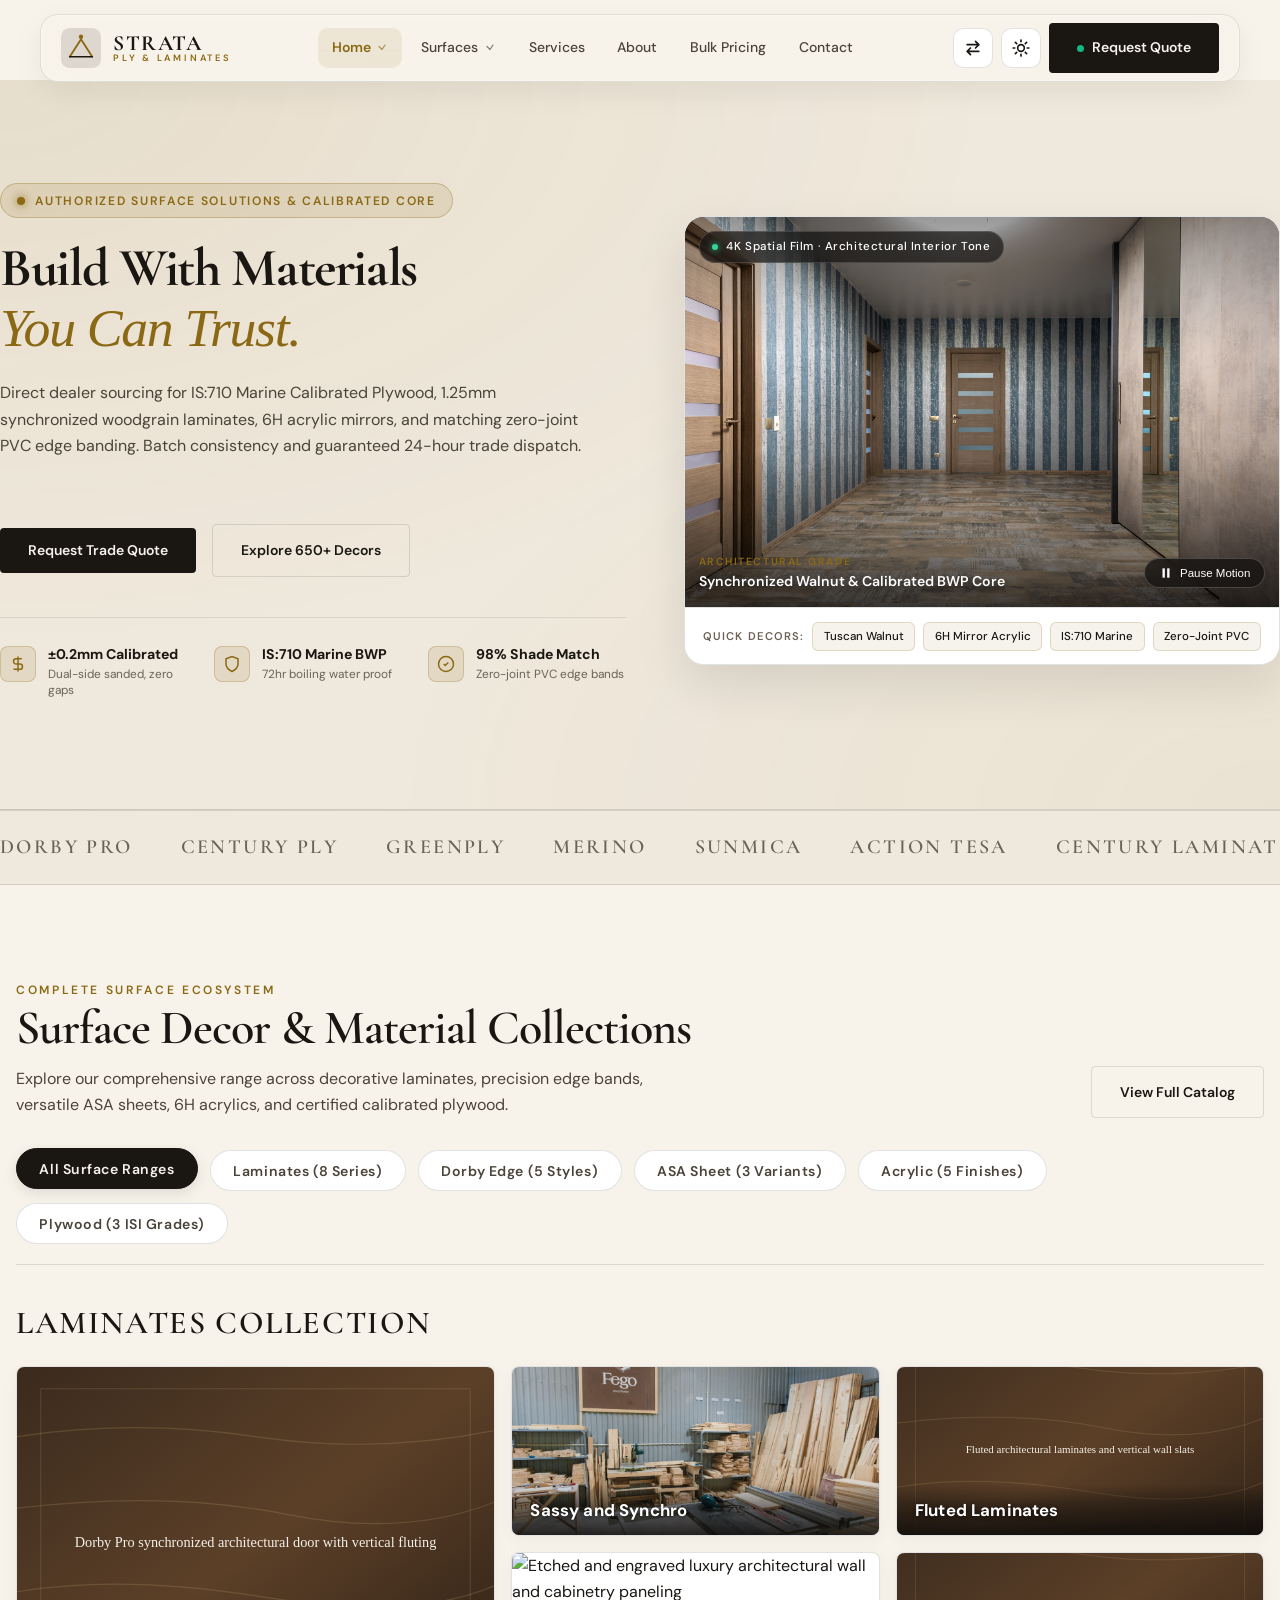
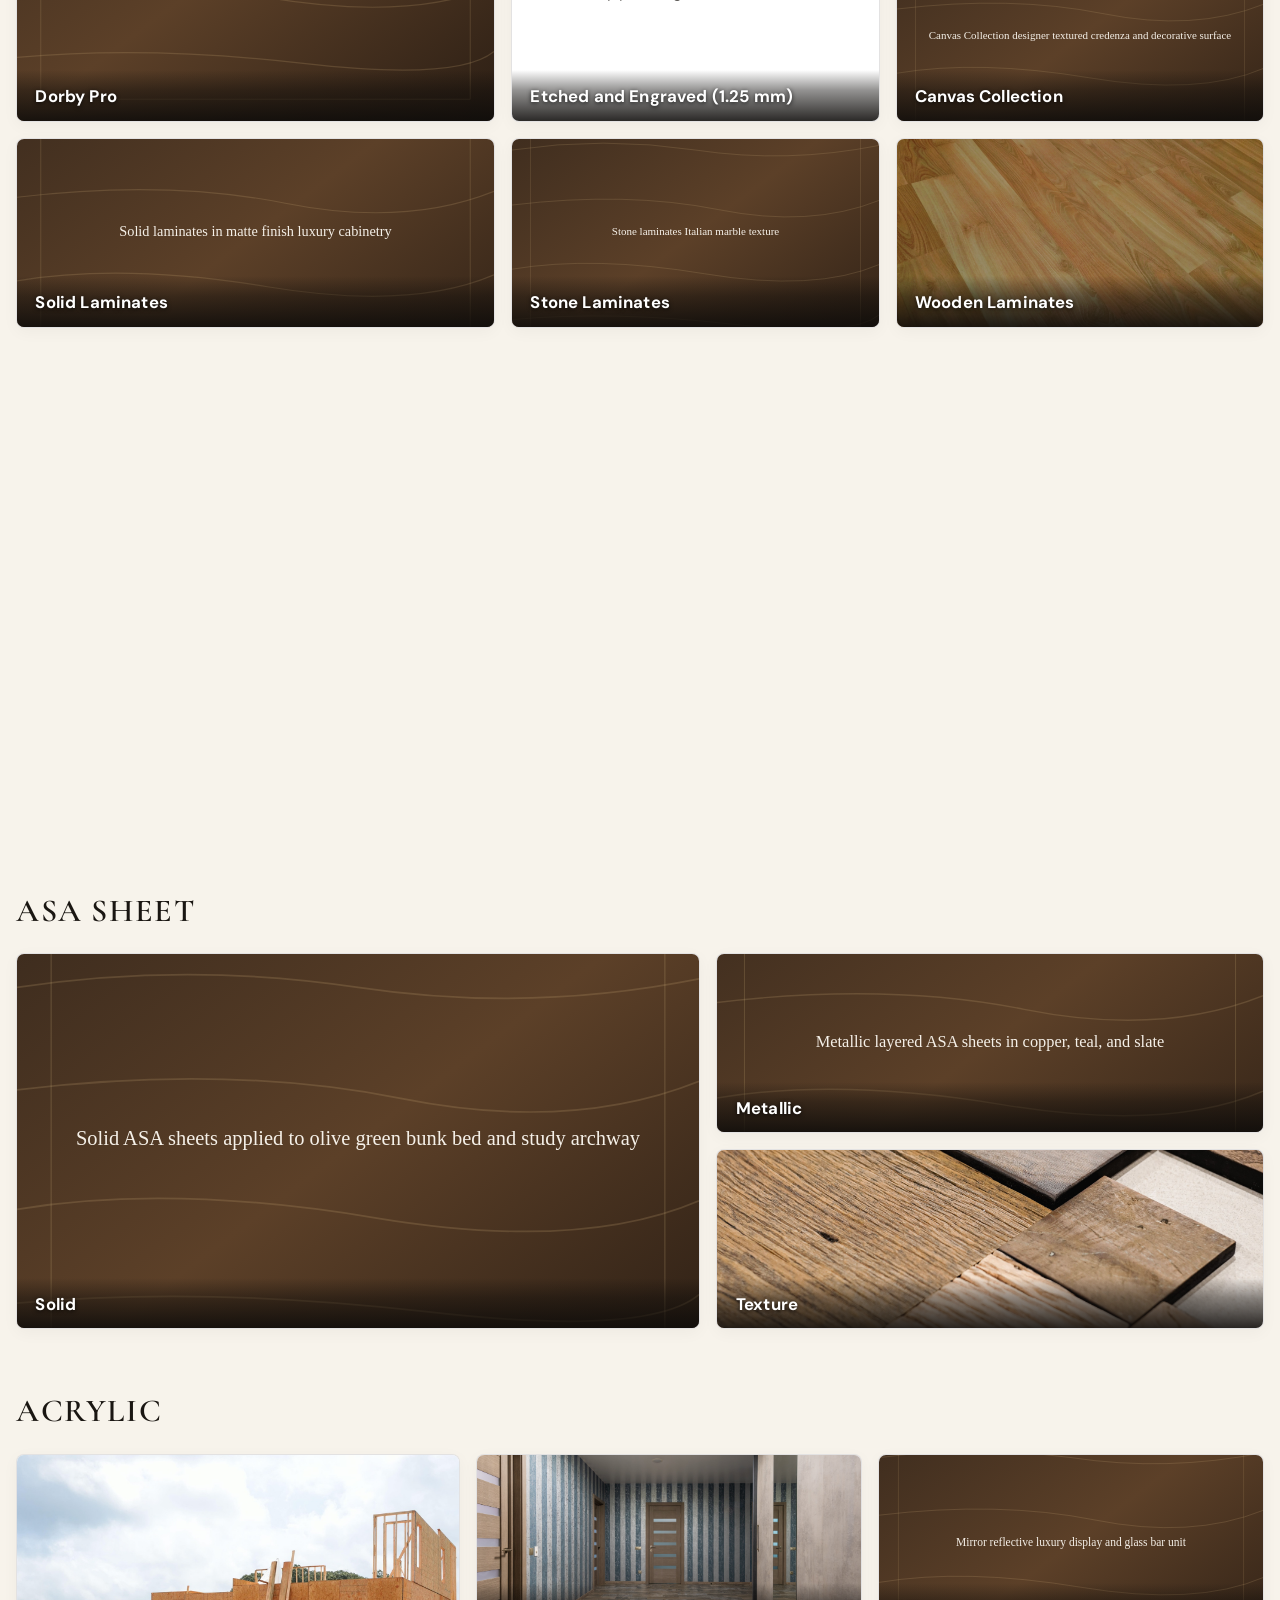
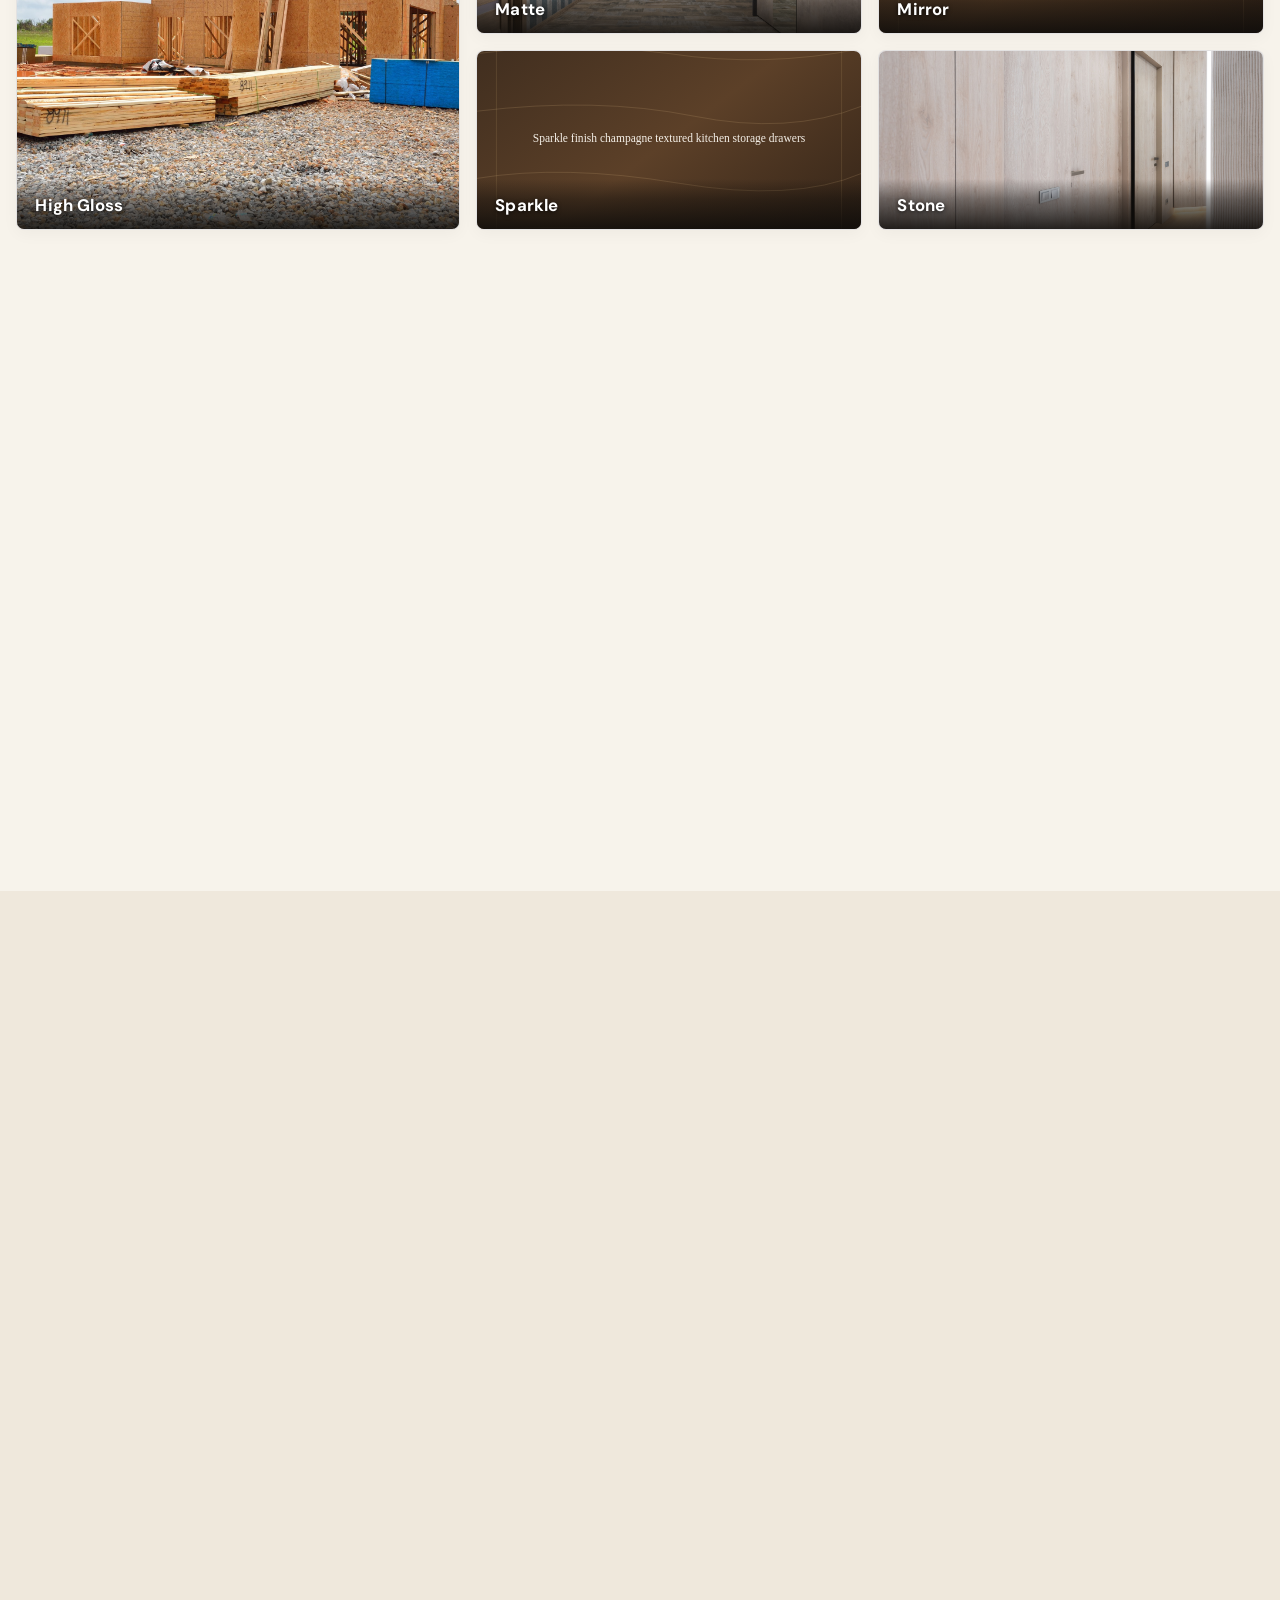
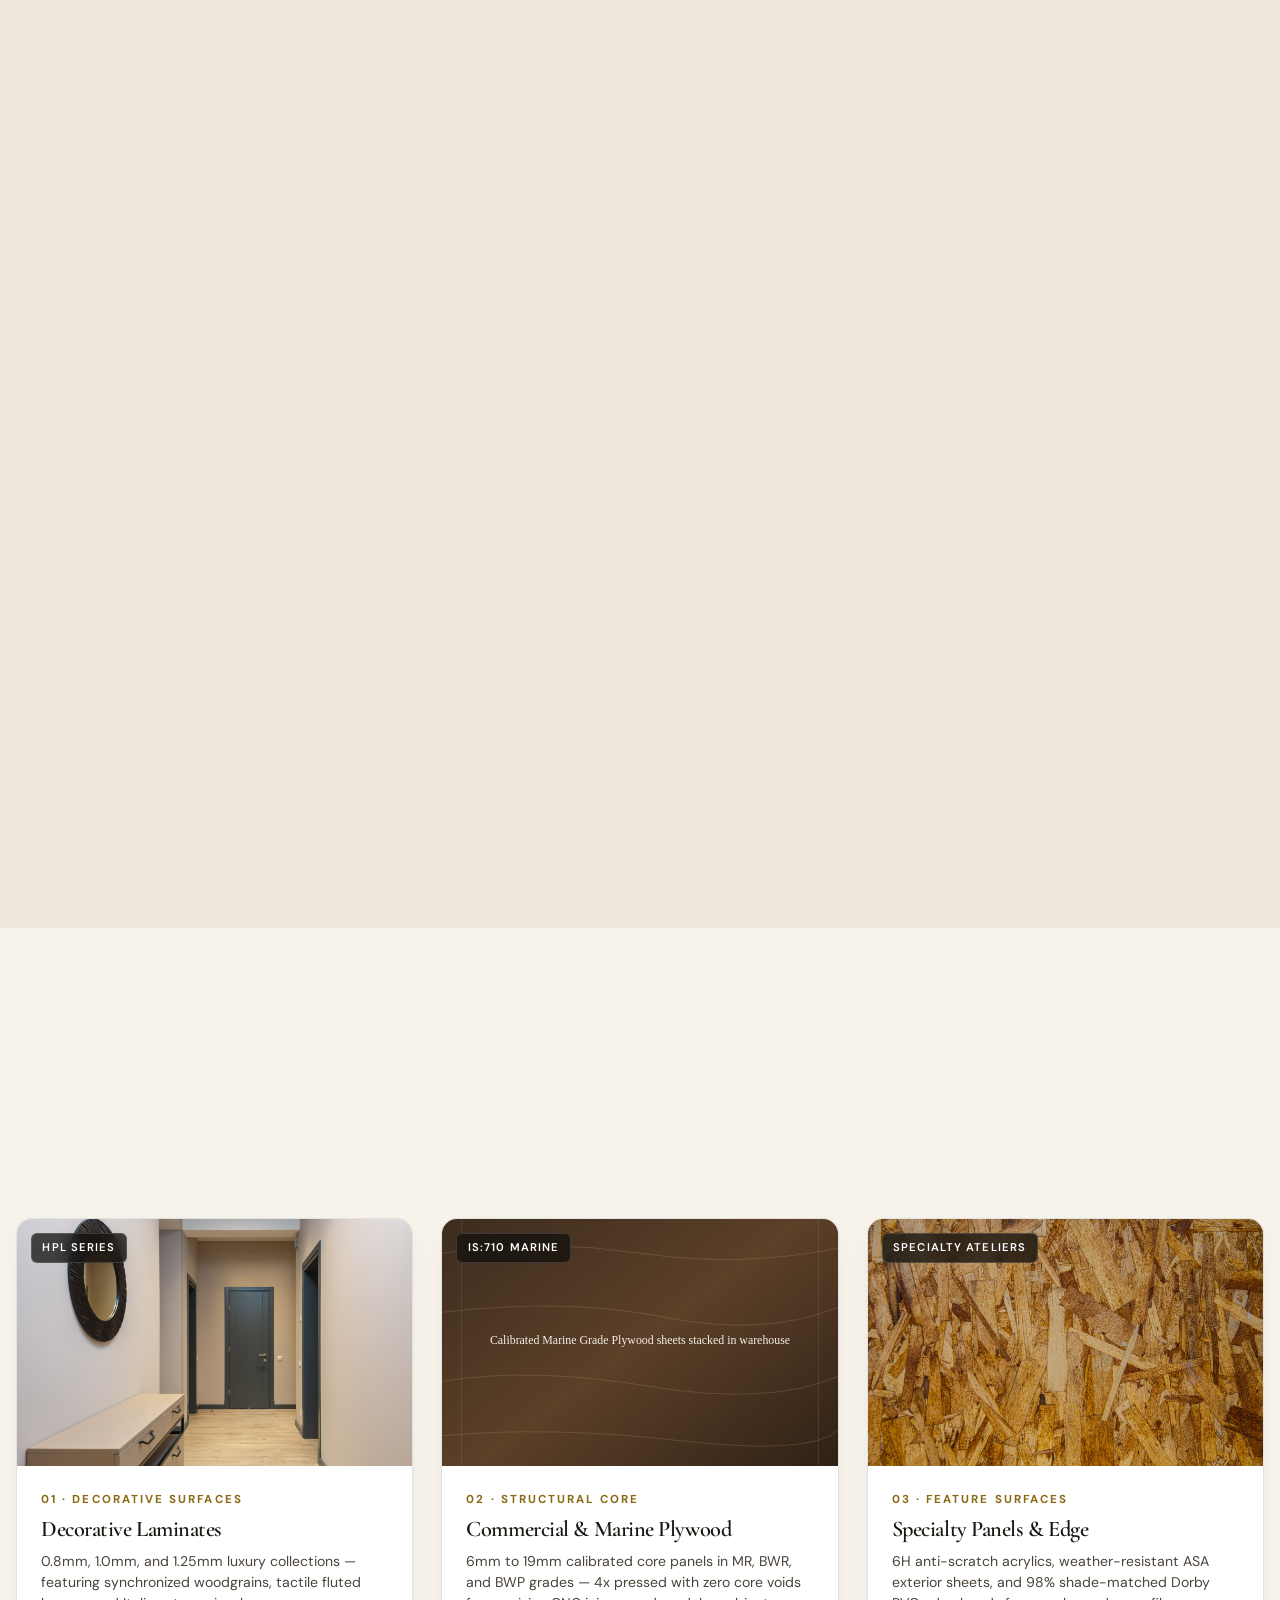
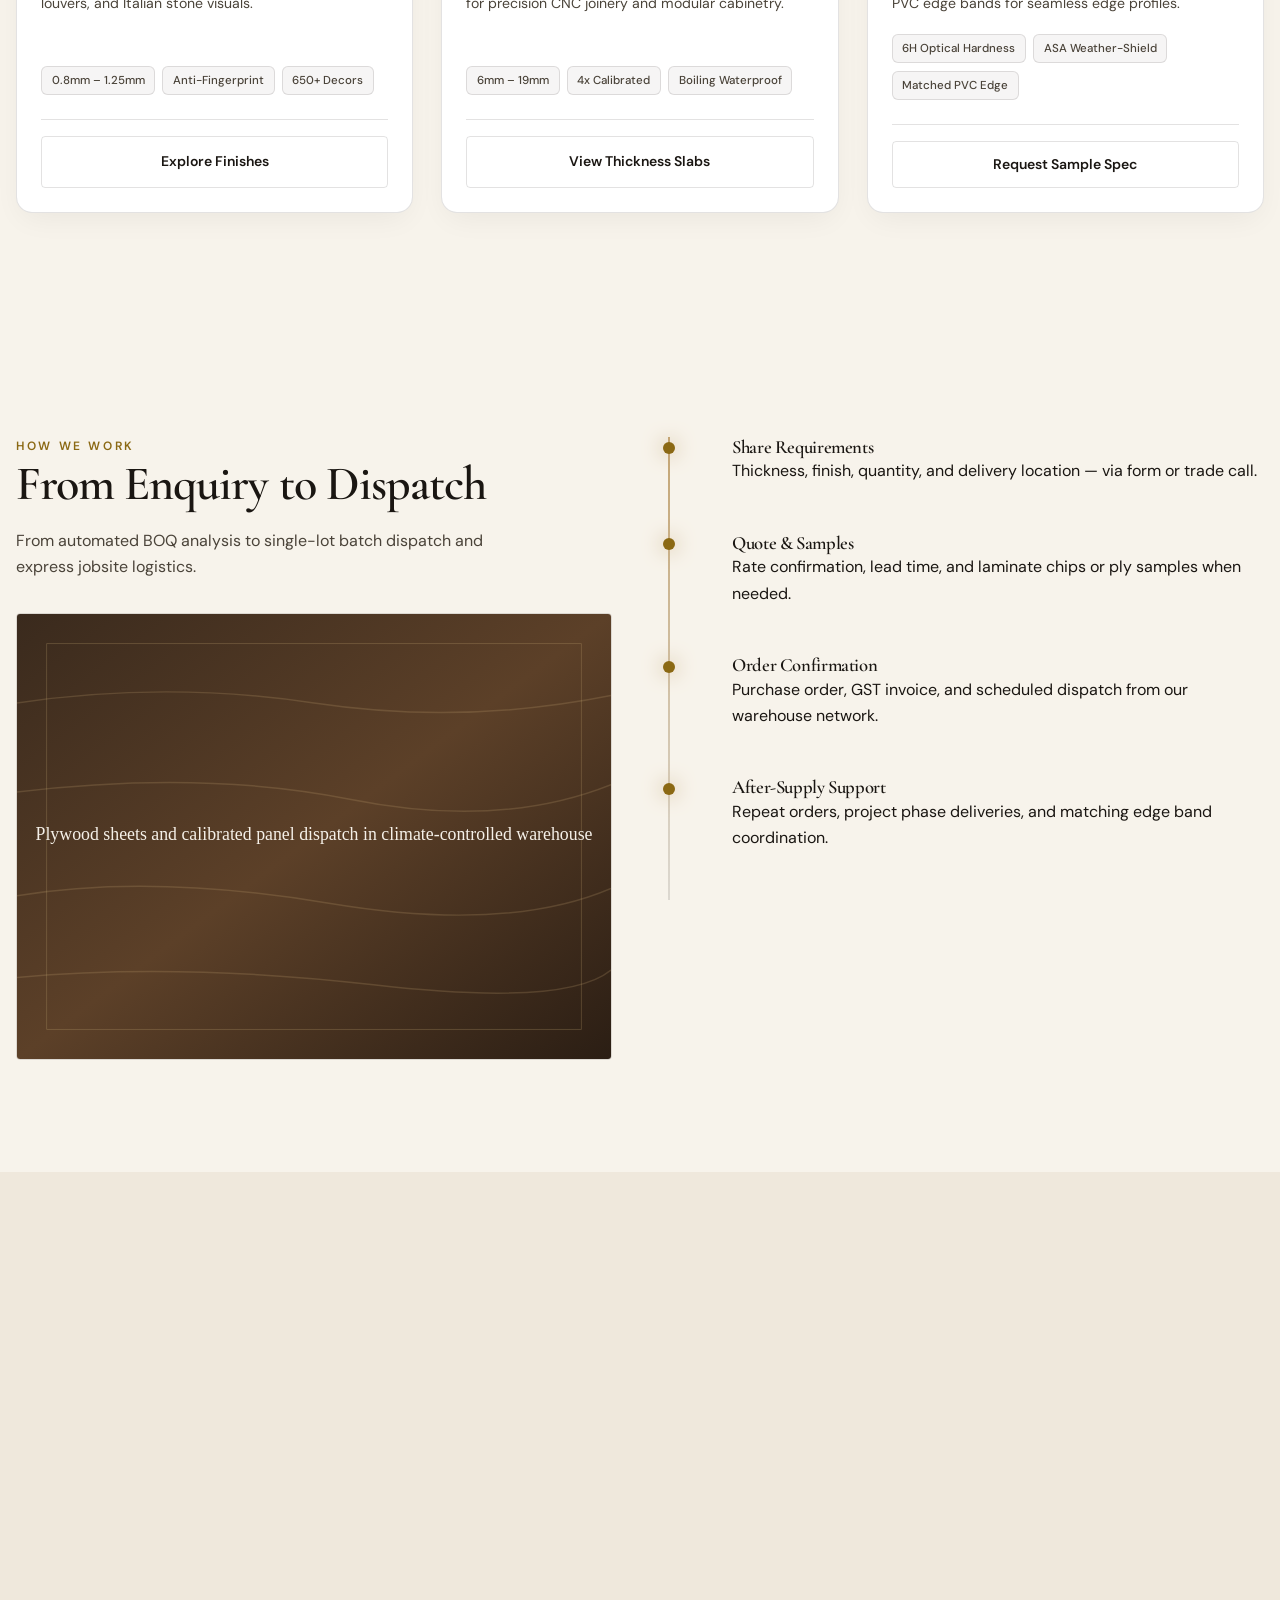
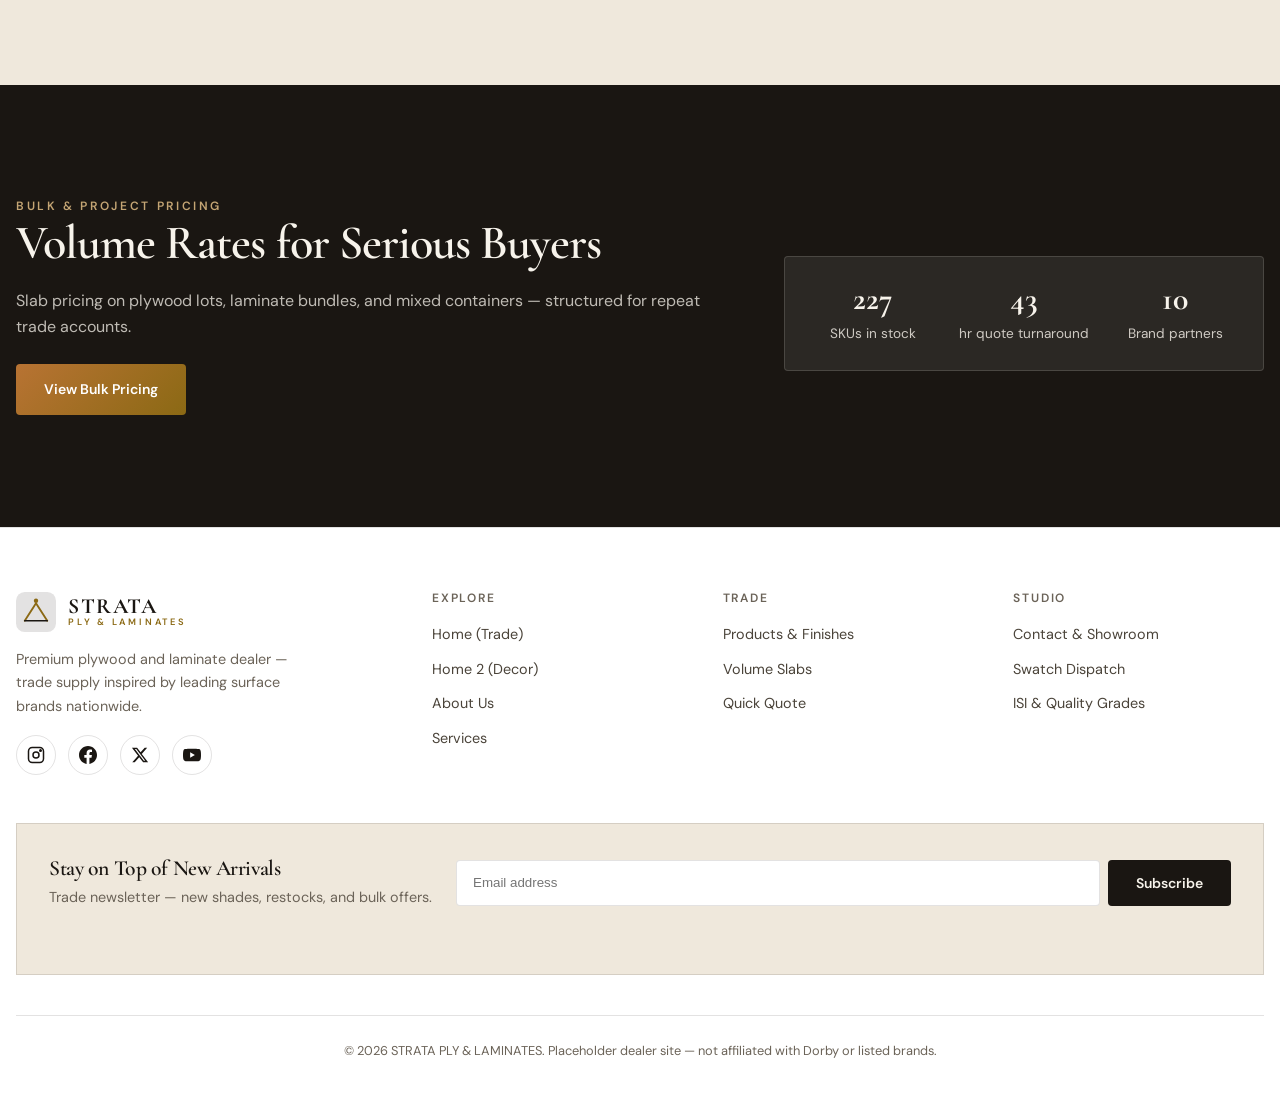
==== commit 50e4e21c: "Redesign Home 1 hero into luxury architectural split showcase with cinema card and trade trust metri" ====
--- a/index.html
+++ b/index.html
@@ -201,27 +201,103 @@
   </div>
 
   <main class="page-main">
-    <!-- Section 1: Hero -->
+    <!-- Section 1: Hero Showcase -->
     <section class="hero-cinematic" aria-labelledby="hero-heading">
-      <div class="hero-bg">
-        <video autoplay muted loop playsinline preload="auto" poster="assets/new image/pexels-artbovich-6903250.jpg" class="hero-bg-video">
-          <source src="assets/v/4248456-hd_1920_1080_24fps.mp4" type="video/mp4">
-        </video>
-        <button type="button" class="hero-video-toggle" data-hero-video-toggle aria-label="Toggle ambient background motion">
-          <svg width="14" height="14" viewBox="0 0 24 24" fill="currentColor"><rect x="6" y="4" width="4" height="16"/><rect x="14" y="4" width="4" height="16"/></svg>
-          <span>Pause Motion</span>
-        </button>
-      </div>
-      <div class="hero-overlay"></div>
-      <div class="container hero-content">
-        <p class="eyebrow">Authorized Surface Solutions Dealer</p>
-        <h1 id="hero-heading" class="display-heading">Build With Materials You Can Trust.</h1>
-        <p>Premium plywood, decorative laminates, and calibrated boards for contractors, fabricators, and project buyers
-          — sourced from leading brands with reliable trade support.</p>
-        <div class="hero-actions">
-          <button type="button" class="btn btn-primary btn-magnetic" data-modal-open="modal-enquiry">Request Trade
-            Quote</button>
-          <a href="products.html" class="btn btn-outline">Browse Products</a>
+      <div class="container hero-container">
+        <div class="hero-left-content">
+          <div class="hero-eyebrow-wrap">
+            <span class="hero-live-dot" aria-hidden="true"></span>
+            <span class="hero-eyebrow-text">Authorized Surface Solutions &amp; Calibrated Core</span>
+          </div>
+
+          <h1 id="hero-heading" class="display-heading">
+            Build With Materials <br><span class="heading-accent">You Can Trust.</span>
+          </h1>
+
+          <p class="hero-lead">
+            Direct dealer sourcing for IS:710 Marine Calibrated Plywood, 1.25mm synchronized woodgrain laminates, 6H acrylic mirrors, and matching zero-joint PVC edge banding. Batch consistency and guaranteed 24-hour trade dispatch.
+          </p>
+
+          <div class="hero-actions">
+            <button type="button" class="btn btn-primary btn-magnetic" data-modal-open="modal-enquiry">
+              Request Trade Quote
+            </button>
+            <a href="products.html" class="btn btn-outline">
+              Explore 650+ Decors
+            </a>
+          </div>
+
+          <!-- Trade Trust Badges Grid -->
+          <div class="hero-trust-grid">
+            <div class="trust-badge-item">
+              <div class="trust-icon-box">
+                <svg width="18" height="18" viewBox="0 0 24 24" fill="none" stroke="currentColor" stroke-width="2"><path d="M12 2v20M17 5H9.5a3.5 3.5 0 0 0 0 7h5a3.5 3.5 0 0 1 0 7H6"/></svg>
+              </div>
+              <div>
+                <strong class="trust-title">±0.2mm Calibrated</strong>
+                <span class="trust-desc">Dual-side sanded, zero gaps</span>
+              </div>
+            </div>
+
+            <div class="trust-badge-item">
+              <div class="trust-icon-box">
+                <svg width="18" height="18" viewBox="0 0 24 24" fill="none" stroke="currentColor" stroke-width="2"><path d="M12 22s8-4 8-10V5l-8-3-8 3v7c0 6 8 10 8 10z"/></svg>
+              </div>
+              <div>
+                <strong class="trust-title">IS:710 Marine BWP</strong>
+                <span class="trust-desc">72hr boiling water proof</span>
+              </div>
+            </div>
+
+            <div class="trust-badge-item">
+              <div class="trust-icon-box">
+                <svg width="18" height="18" viewBox="0 0 24 24" fill="none" stroke="currentColor" stroke-width="2"><circle cx="12" cy="12" r="10"/><path d="m9 12 2 2 4-4"/></svg>
+              </div>
+              <div>
+                <strong class="trust-title">98% Shade Match</strong>
+                <span class="trust-desc">Zero-joint PVC edge bands</span>
+              </div>
+            </div>
+          </div>
+        </div>
+
+        <!-- Hero Right: Luxury Architectural Cinema Frame -->
+        <div class="hero-right-showcase">
+          <div class="hero-cinema-card">
+            <div class="cinema-media-frame">
+              <video autoplay muted loop playsinline preload="auto" poster="assets/new image/pexels-artbovich-6903250.jpg" class="hero-bg-video">
+                <source src="assets/v/6789595-uhd_3840_2160_25fps.mp4" type="video/mp4">
+              </video>
+              <div class="cinema-glass-overlay"></div>
+
+              <!-- Floating Top Badge -->
+              <div class="cinema-badge-top">
+                <span class="cinema-badge-dot"></span>
+                <span>4K Spatial Film · Architectural Interior Tone</span>
+              </div>
+
+              <!-- Floating Bottom Info Deck -->
+              <div class="cinema-deck-bottom">
+                <div class="cinema-deck-info">
+                  <span class="deck-tag">Architectural Grade</span>
+                  <strong class="deck-title">Synchronized Walnut &amp; Calibrated BWP Core</strong>
+                </div>
+                <button type="button" class="cinema-toggle-btn" data-hero-video-toggle aria-label="Toggle ambient background motion">
+                  <svg width="14" height="14" viewBox="0 0 24 24" fill="currentColor"><rect x="6" y="4" width="4" height="16"/><rect x="14" y="4" width="4" height="16"/></svg>
+                  <span>Pause Motion</span>
+                </button>
+              </div>
+            </div>
+
+            <!-- Cinema Footnote / Quick Decors Chips -->
+            <div class="cinema-chips-strip">
+              <span class="chips-label">Quick Decors:</span>
+              <span class="chip-item">Tuscan Walnut</span>
+              <span class="chip-item">6H Mirror Acrylic</span>
+              <span class="chip-item">IS:710 Marine</span>
+              <span class="chip-item">Zero-Joint PVC</span>
+            </div>
+          </div>
         </div>
       </div>
     </section>
--- a/assets/css/style.css
+++ b/assets/css/style.css
@@ -858,79 +858,349 @@
   padding-top: var(--nav-height);
 }
 
-/* ——— Hero ——— */
+/* ——— Modern Architectural Split Showcase Hero (Home 1) ——— */
 .hero-cinematic {
   position: relative;
-  min-height: calc(100vh - var(--nav-height));
-  min-height: calc(100dvh - var(--nav-height));
-  display: grid;
-  align-items: center;
+  min-height: calc(90vh - var(--nav-height));
+  min-height: calc(90dvh - var(--nav-height));
+  display: flex;
+  align-items: center;
+  background: var(--bg-secondary);
+  background-image: 
+    radial-gradient(at 0% 0%, color-mix(in srgb, var(--accent) 8%, transparent) 0px, transparent 55%),
+    radial-gradient(at 100% 100%, color-mix(in srgb, var(--accent) 5%, transparent) 0px, transparent 50%);
+  padding: 3.5rem 0 4rem;
   overflow: hidden;
-}
-
-.hero-bg {
+  border-bottom: 1px solid var(--border);
+}
+
+.hero-container {
+  display: grid;
+  grid-template-columns: 1.08fr 0.92fr;
+  align-items: center;
+  gap: clamp(2rem, 4.5vw, 4.5rem);
+  width: 100%;
+}
+
+.hero-left-content {
+  display: flex;
+  flex-direction: column;
+  justify-content: center;
+  z-index: 2;
+}
+
+.hero-eyebrow-wrap {
+  display: inline-flex;
+  align-items: center;
+  gap: 0.65rem;
+  padding: 0.4rem 1rem;
+  border-radius: 9999px;
+  background: color-mix(in srgb, var(--accent) 12%, transparent);
+  border: 1px solid color-mix(in srgb, var(--accent) 30%, transparent);
+  width: fit-content;
+  margin-bottom: 1.25rem;
+}
+
+.hero-live-dot {
+  width: 8px;
+  height: 8px;
+  border-radius: 50%;
+  background: var(--accent);
+  box-shadow: 0 0 10px var(--accent);
+  animation: pulseDot 2s infinite;
+}
+
+@keyframes pulseDot {
+  0%, 100% { opacity: 1; transform: scale(1); }
+  50% { opacity: 0.5; transform: scale(0.85); }
+}
+
+.hero-eyebrow-text {
+  font-size: 0.76rem;
+  text-transform: uppercase;
+  letter-spacing: 0.14em;
+  font-weight: 600;
+  color: var(--accent);
+}
+
+.hero-left-content .display-heading {
+  font-size: clamp(2.35rem, 4.2vw, 3.8rem);
+  line-height: 1.12;
+  font-weight: 700;
+  letter-spacing: -0.025em;
+  color: var(--text-primary);
+  margin-bottom: 1.25rem;
+  text-shadow: none !important;
+}
+
+.hero-left-content .heading-accent {
+  color: var(--accent);
+  font-style: italic;
+  font-weight: 400;
+  font-family: var(--font-heading);
+}
+
+.hero-lead {
+  font-size: clamp(1rem, 1.25vw, 1.12rem);
+  color: var(--text-secondary);
+  line-height: 1.68;
+  max-width: 54ch;
+  margin-bottom: 2rem;
+  text-shadow: none !important;
+}
+
+.hero-actions {
+  display: flex;
+  flex-wrap: wrap;
+  align-items: center;
+  gap: 1.15rem;
+  margin-bottom: 2.5rem;
+}
+
+/* Trust Badges Strip on Hero */
+.hero-trust-grid {
+  display: grid;
+  grid-template-columns: repeat(3, 1fr);
+  gap: 1rem;
+  padding-top: 1.75rem;
+  border-top: 1px solid color-mix(in srgb, var(--border) 80%, transparent);
+}
+
+.trust-badge-item {
+  display: flex;
+  align-items: flex-start;
+  gap: 0.75rem;
+}
+
+.trust-icon-box {
+  width: 36px;
+  height: 36px;
+  border-radius: 8px;
+  background: color-mix(in srgb, var(--accent) 12%, transparent);
+  border: 1px solid color-mix(in srgb, var(--accent) 25%, transparent);
+  color: var(--accent);
+  display: flex;
+  align-items: center;
+  justify-content: center;
+  flex-shrink: 0;
+}
+
+.trust-title {
+  display: block;
+  font-size: 0.88rem;
+  font-weight: 700;
+  color: var(--text-primary);
+  line-height: 1.25;
+}
+
+.trust-desc {
+  display: block;
+  font-size: 0.74rem;
+  color: var(--text-muted);
+  line-height: 1.35;
+  margin-top: 0.15rem;
+}
+
+/* Right Showcase Cinema Card */
+.hero-right-showcase {
+  position: relative;
+  z-index: 2;
+  width: 100%;
+}
+
+.hero-cinema-card {
+  position: relative;
+  border-radius: 20px;
+  background: var(--bg-elevated);
+  border: 1px solid var(--border);
+  box-shadow: 0 20px 50px rgba(0, 0, 0, 0.1);
+  overflow: hidden;
+  transition: transform 0.4s ease, box-shadow 0.4s ease;
+}
+
+.hero-cinema-card:hover {
+  transform: translateY(-4px);
+  box-shadow: 0 28px 65px color-mix(in srgb, var(--accent) 15%, rgba(0, 0, 0, 0.15));
+}
+
+.cinema-media-frame {
+  position: relative;
+  width: 100%;
+  aspect-ratio: 16 / 10.5;
+  overflow: hidden;
+  background: #111;
+}
+
+.cinema-media-frame .hero-bg-video {
   position: absolute;
   inset: 0;
-  z-index: 0;
-}
-
-.hero-bg img {
   width: 100%;
   height: 100%;
   object-fit: cover;
-}
-
-.hero-overlay {
+  opacity: 1;
+  filter: brightness(1.08) contrast(1.05) saturate(1.1);
+  transition: opacity 0.5s ease;
+}
+
+.cinema-glass-overlay {
   position: absolute;
   inset: 0;
   background: linear-gradient(
-    95deg,
-    color-mix(in srgb, var(--bg-primary) 65%, transparent) 0%,
-    color-mix(in srgb, var(--bg-primary) 35%, transparent) 40%,
-    transparent 80%
+    to bottom,
+    rgba(0, 0, 0, 0.4) 0%,
+    transparent 35%,
+    transparent 60%,
+    rgba(0, 0, 0, 0.75) 100%
   );
   pointer-events: none;
 }
 
-[data-theme='dark'] .hero-overlay {
-  background: linear-gradient(
-    95deg,
-    rgba(18, 16, 14, 0.70) 0%,
-    rgba(18, 16, 14, 0.35) 45%,
-    rgba(18, 16, 14, 0.10) 80%,
-    transparent 100%
-  );
-  pointer-events: none;
-}
-
-.hero-content {
-  position: relative;
-  z-index: 1;
-  max-width: 660px;
-  padding: 3rem 0;
-}
-
-.hero-content .display-heading {
-  text-shadow: 0 2px 20px rgba(255, 255, 255, 0.75), 0 1px 3px rgba(0, 0, 0, 0.08);
-}
-
-[data-theme='dark'] .hero-content .display-heading {
-  text-shadow: 0 4px 28px rgba(0, 0, 0, 0.8), 0 2px 4px rgba(0, 0, 0, 0.5);
-}
-
-.hero-content p {
-  margin-top: 1.25rem;
-  font-size: clamp(1rem, 2vw, 1.15rem);
+.cinema-badge-top {
+  position: absolute;
+  top: 14px;
+  left: 14px;
+  z-index: 3;
+  display: inline-flex;
+  align-items: center;
+  gap: 0.5rem;
+  padding: 0.35rem 0.8rem;
+  border-radius: 9999px;
+  background: rgba(15, 13, 11, 0.65);
+  backdrop-filter: blur(12px);
+  -webkit-backdrop-filter: blur(12px);
+  border: 1px solid rgba(255, 255, 255, 0.15);
+  color: #fff;
+  font-size: 0.72rem;
+  font-weight: 500;
+  letter-spacing: 0.05em;
+}
+
+.cinema-badge-dot {
+  width: 6px;
+  height: 6px;
+  border-radius: 50%;
+  background: #34d399;
+  box-shadow: 0 0 6px #34d399;
+}
+
+.cinema-deck-bottom {
+  position: absolute;
+  bottom: 14px;
+  left: 14px;
+  right: 14px;
+  z-index: 3;
+  display: flex;
+  align-items: center;
+  justify-content: space-between;
+  gap: 1rem;
+}
+
+.cinema-deck-info {
+  display: flex;
+  flex-direction: column;
+}
+
+.deck-tag {
+  font-size: 0.65rem;
+  text-transform: uppercase;
+  letter-spacing: 0.15em;
+  color: var(--accent);
+  font-weight: 600;
+}
+
+.deck-title {
+  font-size: 0.88rem;
+  color: #ffffff;
+  font-weight: 600;
+  text-shadow: 0 2px 8px rgba(0, 0, 0, 0.6);
+}
+
+.cinema-toggle-btn {
+  display: inline-flex;
+  align-items: center;
+  gap: 0.45rem;
+  padding: 0.45rem 0.85rem;
+  border-radius: 9999px;
+  background: rgba(20, 18, 16, 0.75);
+  backdrop-filter: blur(12px);
+  -webkit-backdrop-filter: blur(12px);
+  border: 1px solid rgba(255, 255, 255, 0.2);
+  color: #fff;
+  font-size: 0.72rem;
+  font-weight: 500;
+  cursor: pointer;
+  transition: all 0.25s ease;
+  flex-shrink: 0;
+}
+
+.cinema-toggle-btn:hover {
+  background: var(--accent);
+  color: #fff;
+  border-color: var(--accent);
+  transform: translateY(-2px);
+}
+
+.cinema-chips-strip {
+  display: flex;
+  align-items: center;
+  gap: 0.5rem;
+  padding: 0.85rem 1.15rem;
+  background: var(--bg-elevated);
+  border-top: 1px solid var(--border);
+  overflow-x: auto;
+  white-space: nowrap;
+}
+
+.chips-label {
+  font-size: 0.7rem;
+  font-weight: 600;
+  text-transform: uppercase;
+  letter-spacing: 0.1em;
+  color: var(--text-muted);
+}
+
+.chip-item {
+  display: inline-block;
+  padding: 0.25rem 0.65rem;
+  border-radius: 6px;
+  background: color-mix(in srgb, var(--accent) 8%, transparent);
+  border: 1px solid color-mix(in srgb, var(--accent) 20%, transparent);
+  font-size: 0.72rem;
+  font-weight: 500;
   color: var(--text-primary);
-  opacity: 0.95;
-  font-weight: 450;
-  max-width: 52ch;
-  text-shadow: 0 1px 12px rgba(255, 255, 255, 0.6);
-}
-
-[data-theme='dark'] .hero-content p {
-  color: var(--text-secondary);
-  text-shadow: 0 1px 12px rgba(0, 0, 0, 0.6);
+}
+
+@media (max-width: 991px) {
+  .hero-container {
+    grid-template-columns: 1fr;
+    gap: 2.5rem;
+  }
+  .hero-cinematic {
+    padding: 2.5rem 0 3rem;
+  }
+  .hero-left-content {
+    text-align: left;
+  }
+  .hero-trust-grid {
+    grid-template-columns: 1fr;
+    gap: 1.1rem;
+  }
+}
+
+@media (max-width: 576px) {
+  .hero-actions {
+    flex-direction: column;
+    width: 100%;
+  }
+  .hero-actions .btn {
+    width: 100%;
+    text-align: center;
+  }
+  .cinema-deck-bottom {
+    flex-direction: column;
+    align-items: flex-start;
+    gap: 0.5rem;
+  }
 }
 
 .hero-actions {
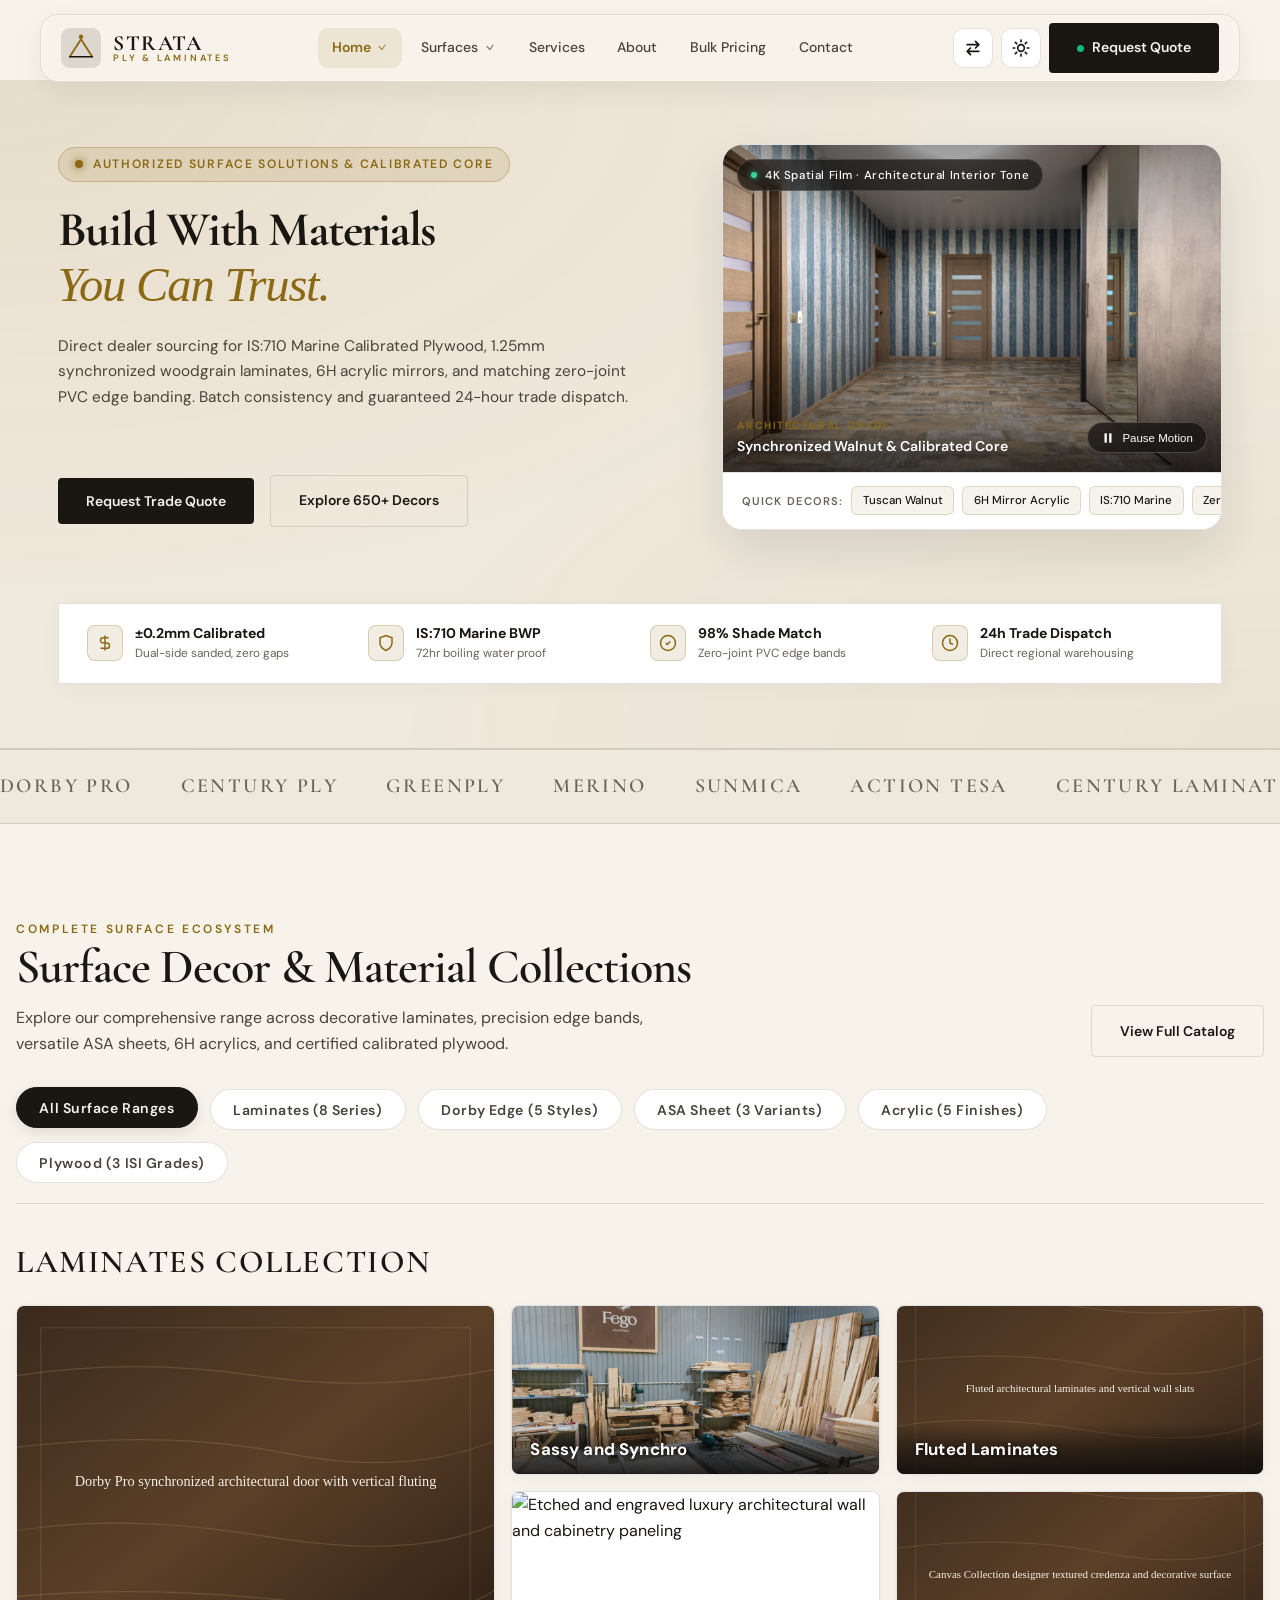
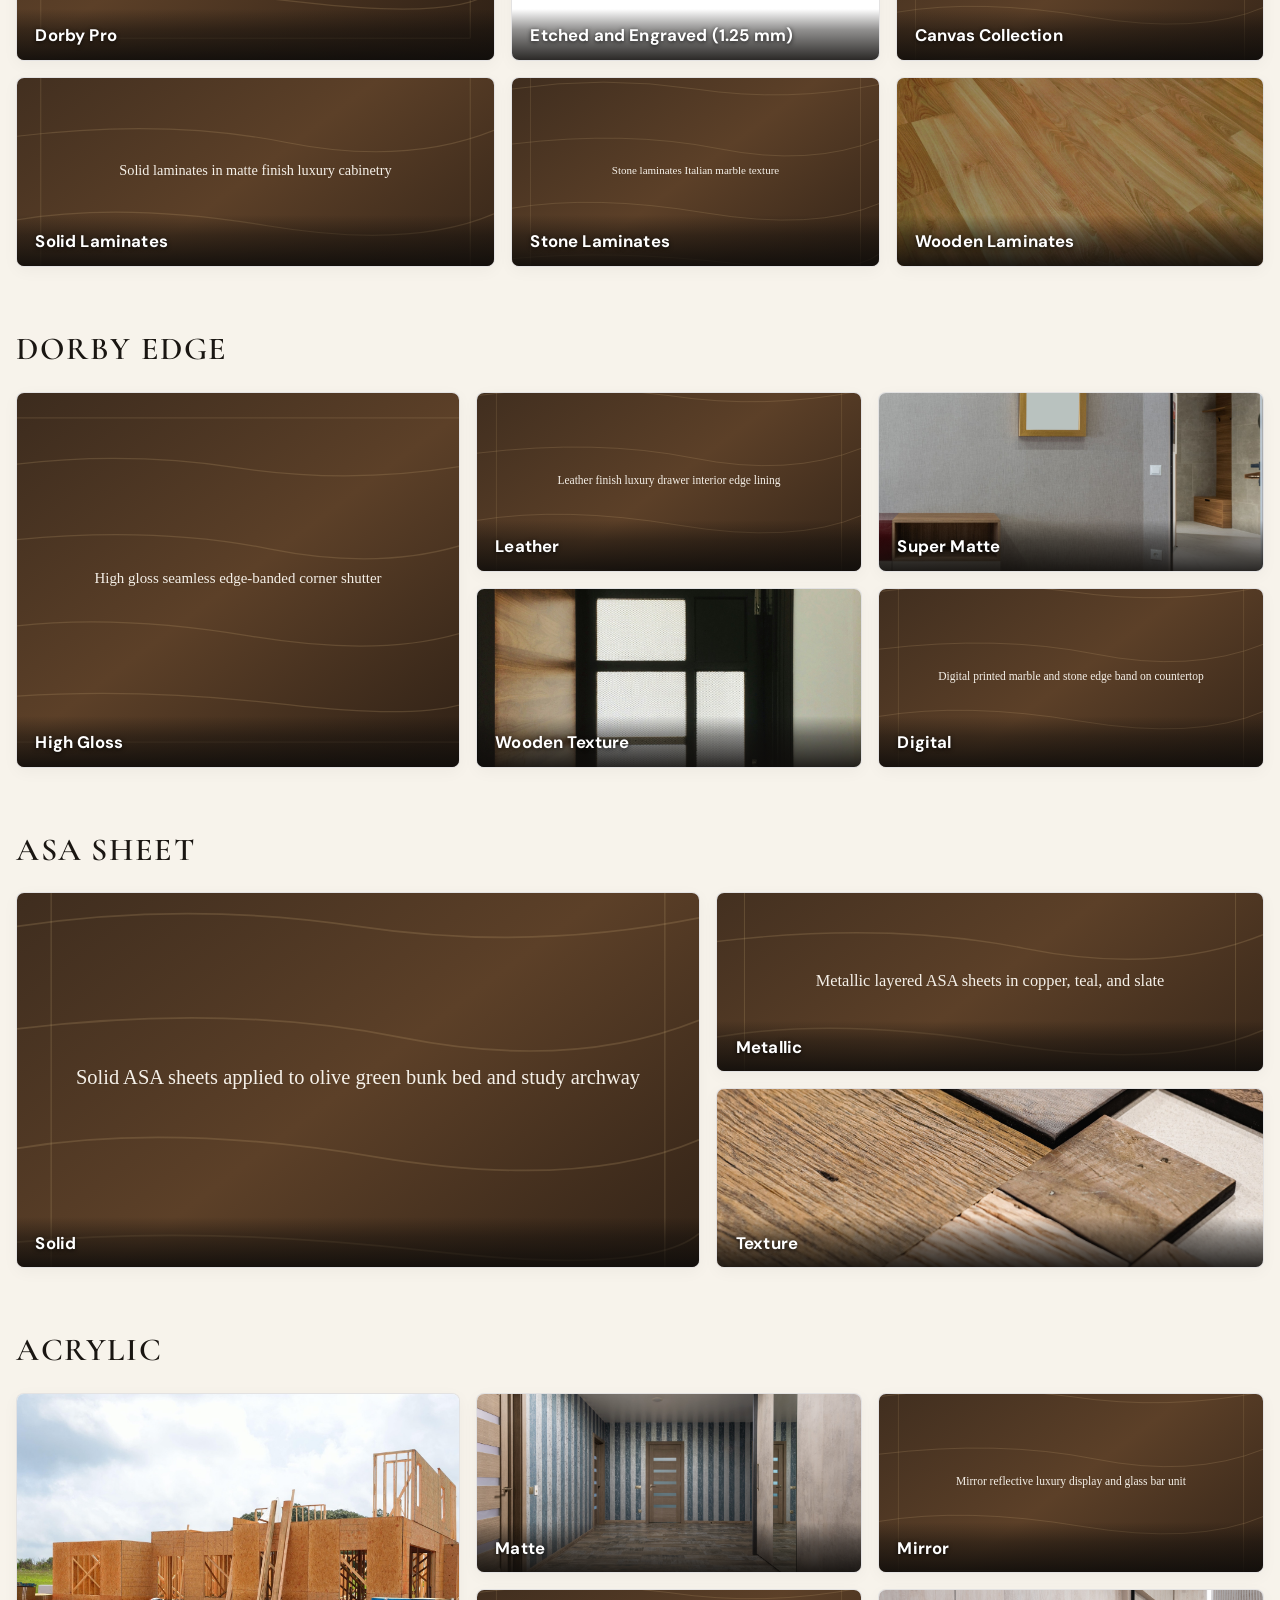
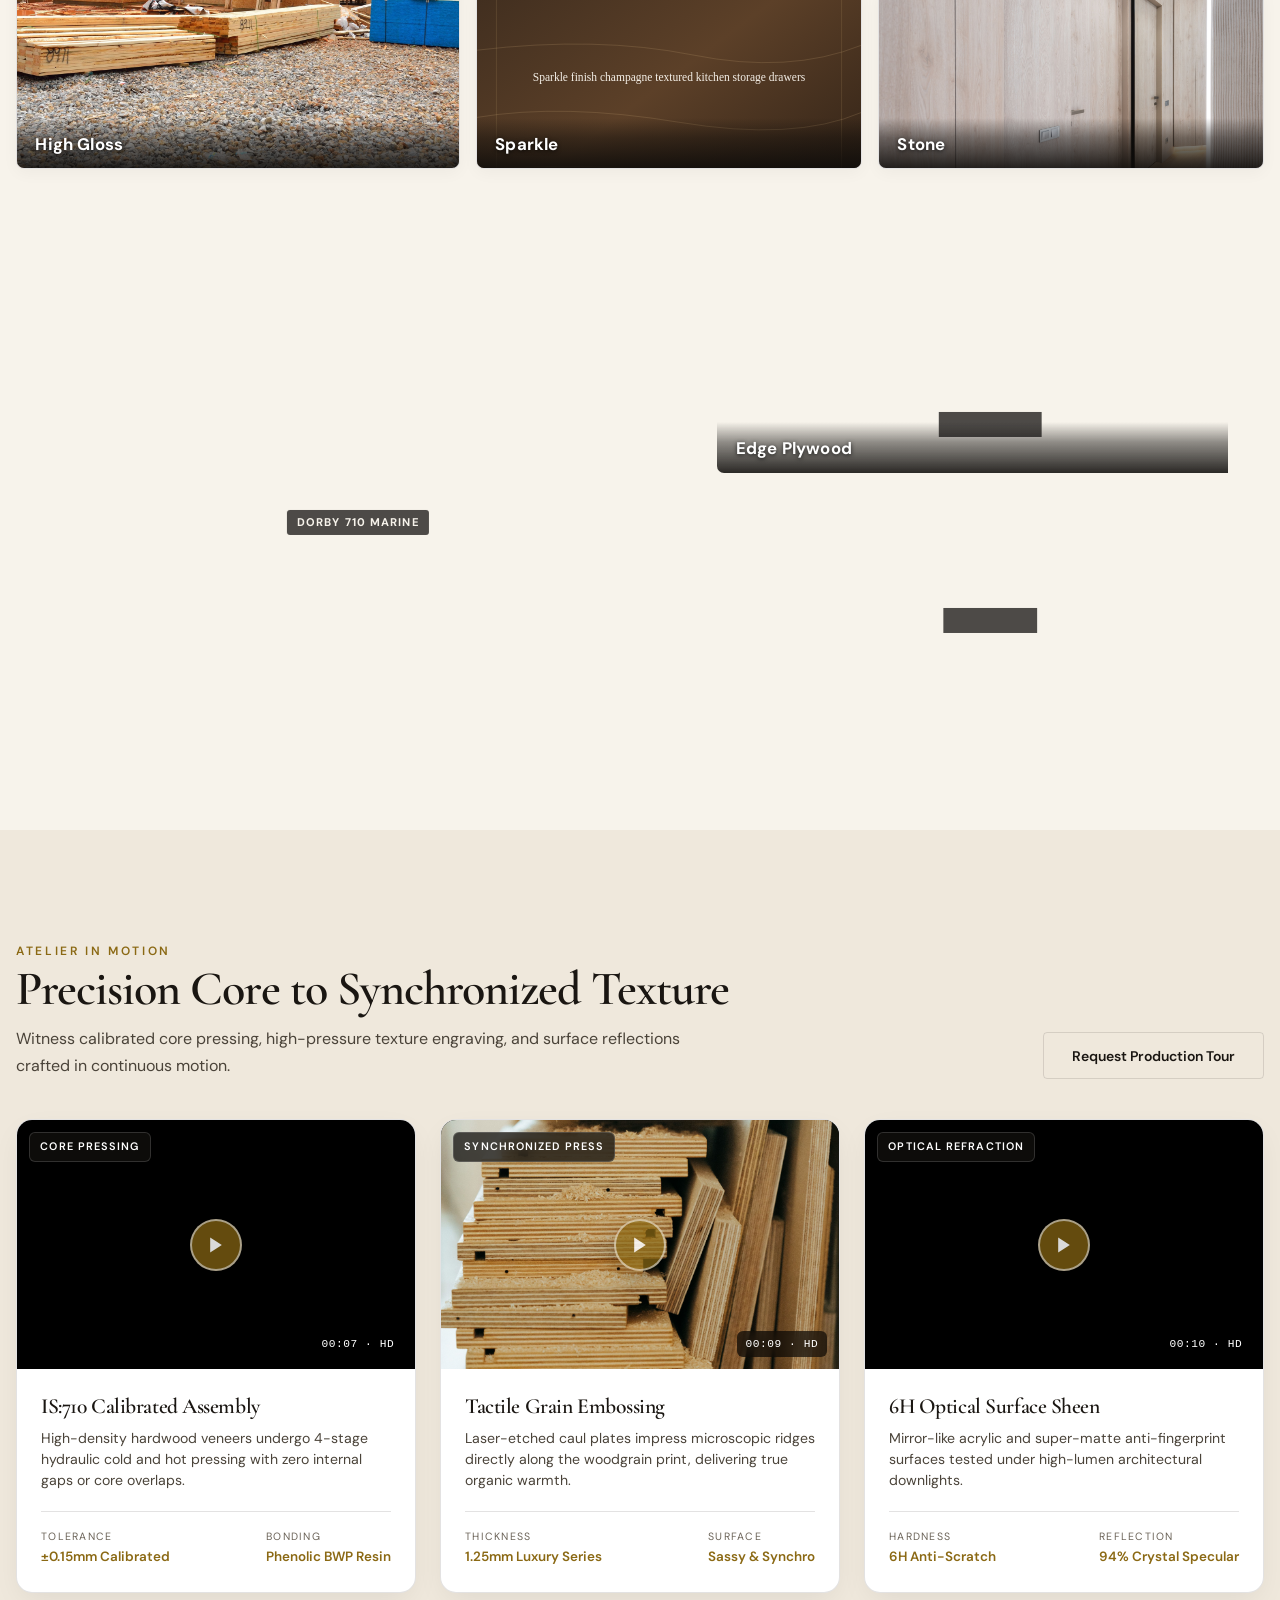
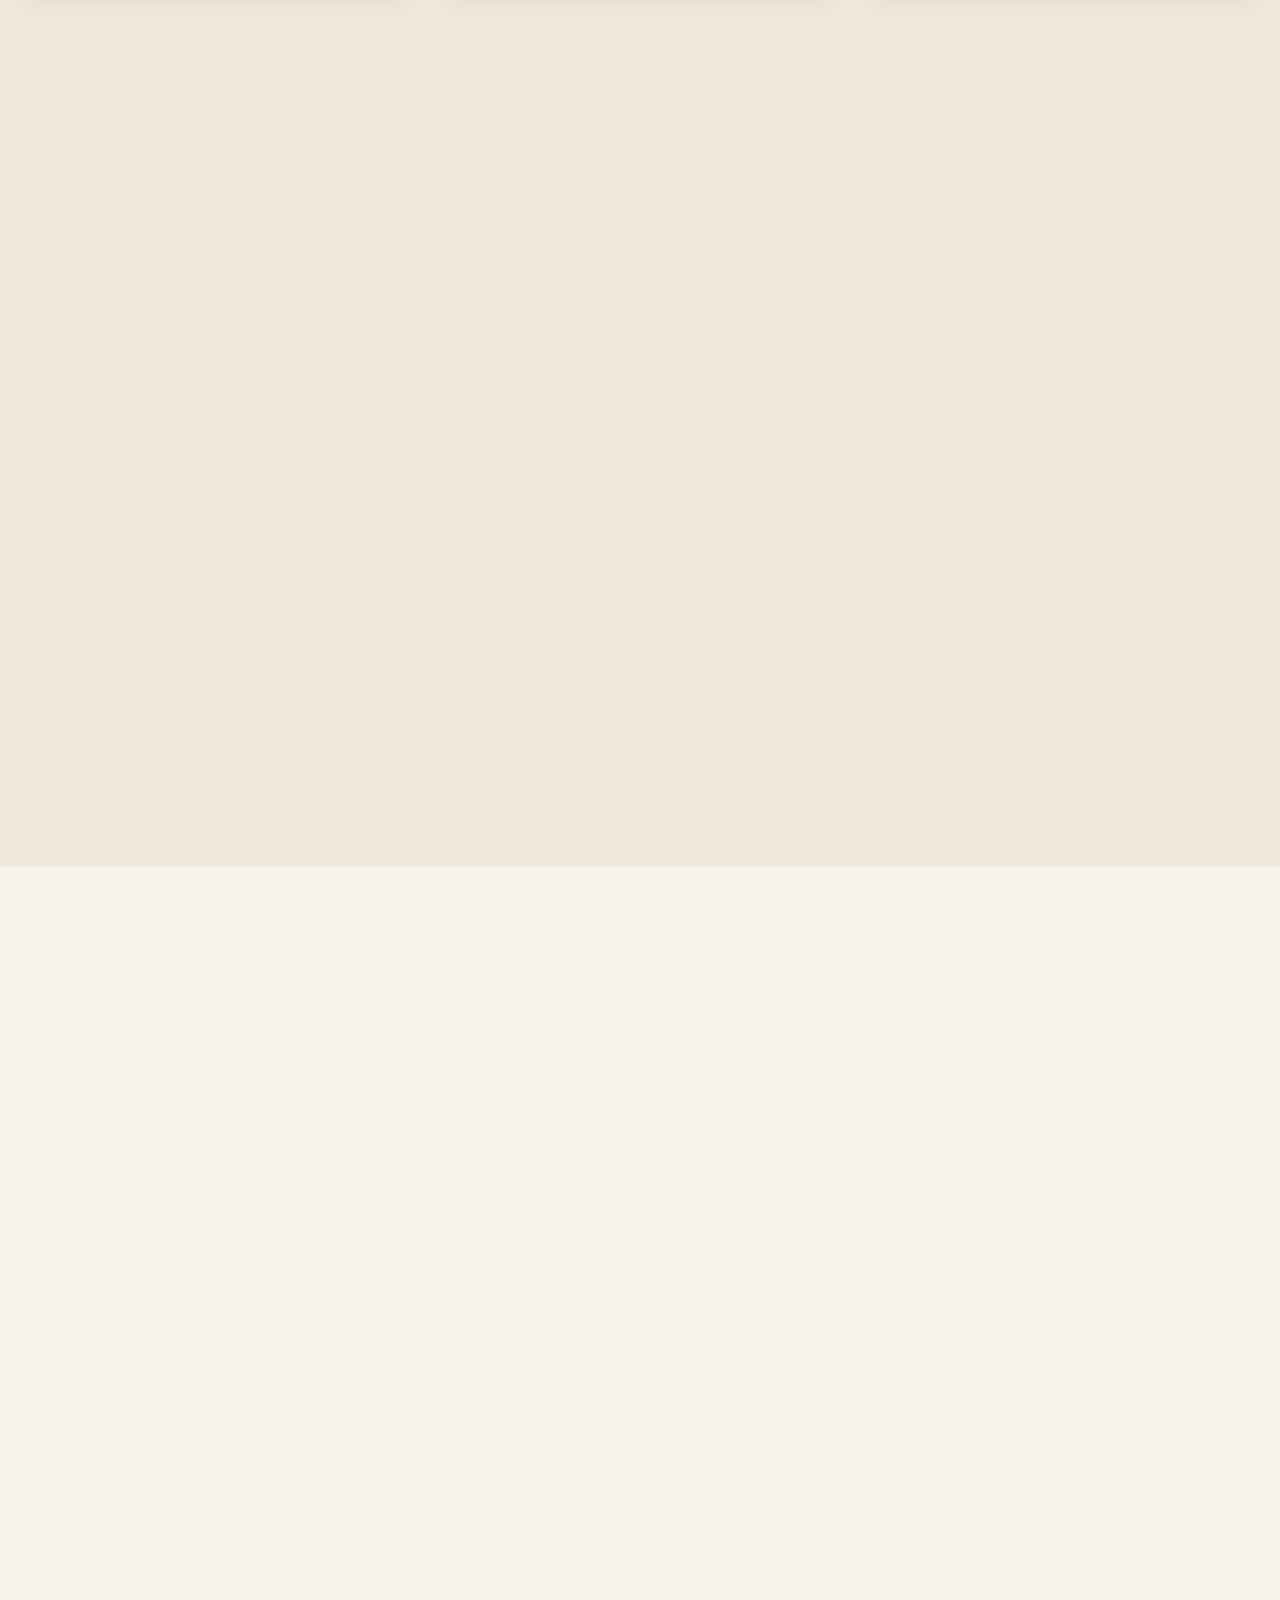
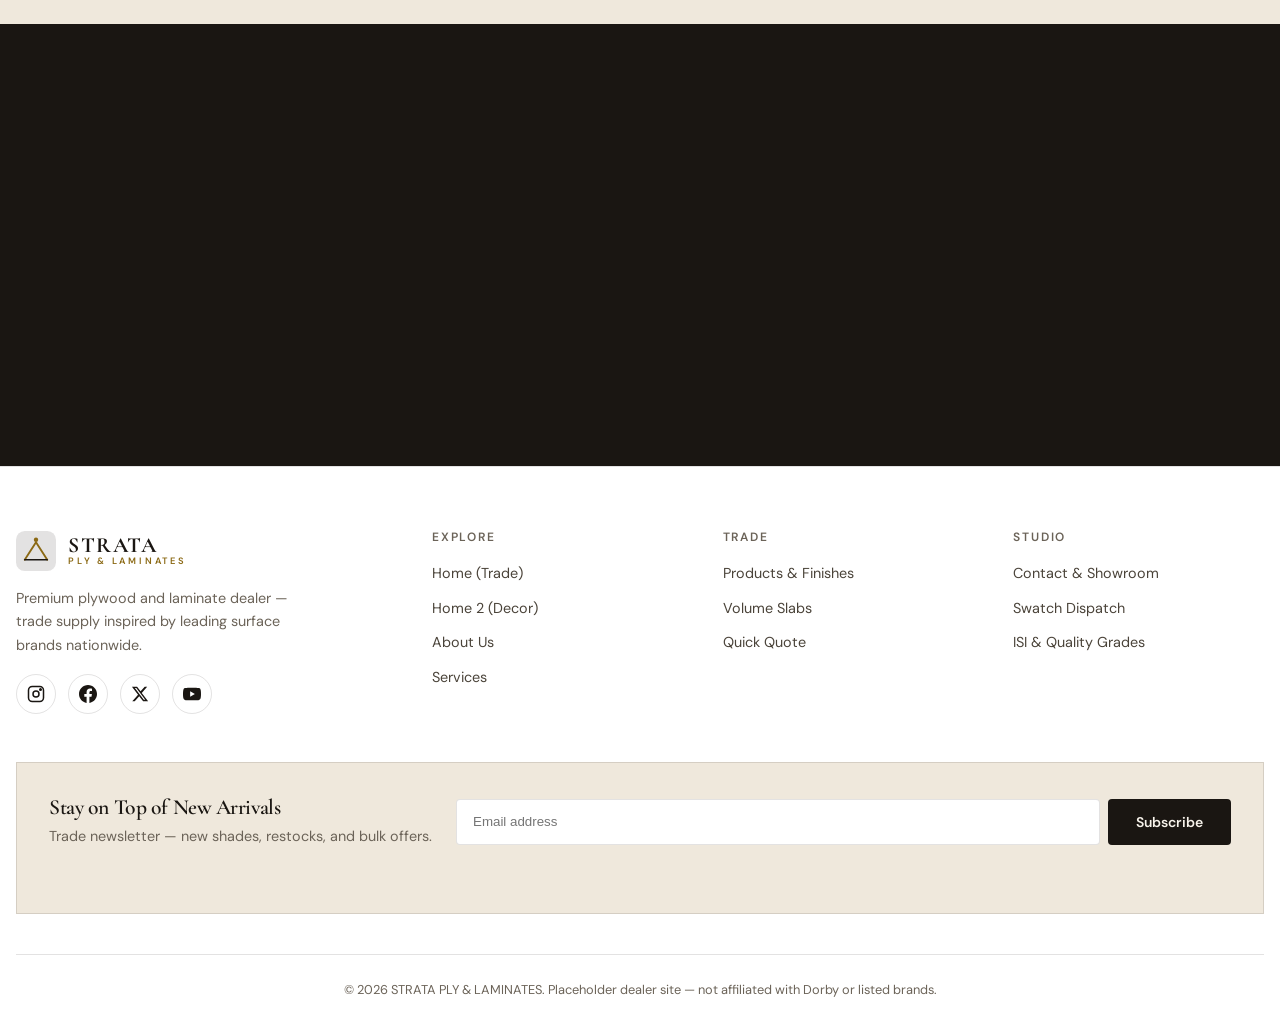
==== commit 9b1ac9d7: "Fix hero section margins and column sizing to eliminate both-side edge overflow and clipping" ====
--- a/index.html
+++ b/index.html
@@ -203,7 +203,7 @@
   <main class="page-main">
     <!-- Section 1: Hero Showcase -->
     <section class="hero-cinematic" aria-labelledby="hero-heading">
-      <div class="container hero-container">
+      <div class="hero-container">
         <div class="hero-left-content">
           <div class="hero-eyebrow-wrap">
             <span class="hero-live-dot" aria-hidden="true"></span>
@@ -225,39 +225,6 @@
             <a href="products.html" class="btn btn-outline">
               Explore 650+ Decors
             </a>
-          </div>
-
-          <!-- Trade Trust Badges Grid -->
-          <div class="hero-trust-grid">
-            <div class="trust-badge-item">
-              <div class="trust-icon-box">
-                <svg width="18" height="18" viewBox="0 0 24 24" fill="none" stroke="currentColor" stroke-width="2"><path d="M12 2v20M17 5H9.5a3.5 3.5 0 0 0 0 7h5a3.5 3.5 0 0 1 0 7H6"/></svg>
-              </div>
-              <div>
-                <strong class="trust-title">±0.2mm Calibrated</strong>
-                <span class="trust-desc">Dual-side sanded, zero gaps</span>
-              </div>
-            </div>
-
-            <div class="trust-badge-item">
-              <div class="trust-icon-box">
-                <svg width="18" height="18" viewBox="0 0 24 24" fill="none" stroke="currentColor" stroke-width="2"><path d="M12 22s8-4 8-10V5l-8-3-8 3v7c0 6 8 10 8 10z"/></svg>
-              </div>
-              <div>
-                <strong class="trust-title">IS:710 Marine BWP</strong>
-                <span class="trust-desc">72hr boiling water proof</span>
-              </div>
-            </div>
-
-            <div class="trust-badge-item">
-              <div class="trust-icon-box">
-                <svg width="18" height="18" viewBox="0 0 24 24" fill="none" stroke="currentColor" stroke-width="2"><circle cx="12" cy="12" r="10"/><path d="m9 12 2 2 4-4"/></svg>
-              </div>
-              <div>
-                <strong class="trust-title">98% Shade Match</strong>
-                <span class="trust-desc">Zero-joint PVC edge bands</span>
-              </div>
-            </div>
           </div>
         </div>
 
@@ -280,7 +247,7 @@
               <div class="cinema-deck-bottom">
                 <div class="cinema-deck-info">
                   <span class="deck-tag">Architectural Grade</span>
-                  <strong class="deck-title">Synchronized Walnut &amp; Calibrated BWP Core</strong>
+                  <strong class="deck-title">Synchronized Walnut &amp; Calibrated Core</strong>
                 </div>
                 <button type="button" class="cinema-toggle-btn" data-hero-video-toggle aria-label="Toggle ambient background motion">
                   <svg width="14" height="14" viewBox="0 0 24 24" fill="currentColor"><rect x="6" y="4" width="4" height="16"/><rect x="14" y="4" width="4" height="16"/></svg>
@@ -296,6 +263,49 @@
               <span class="chip-item">6H Mirror Acrylic</span>
               <span class="chip-item">IS:710 Marine</span>
               <span class="chip-item">Zero-Joint PVC</span>
+            </div>
+          </div>
+        </div>
+
+        <!-- Dedicated Full-Width Trust Metrics Bar -->
+        <div class="hero-trust-bar">
+          <div class="trust-badge-item">
+            <div class="trust-icon-box">
+              <svg width="18" height="18" viewBox="0 0 24 24" fill="none" stroke="currentColor" stroke-width="2"><path d="M12 2v20M17 5H9.5a3.5 3.5 0 0 0 0 7h5a3.5 3.5 0 0 1 0 7H6"/></svg>
+            </div>
+            <div>
+              <strong class="trust-title">±0.2mm Calibrated</strong>
+              <span class="trust-desc">Dual-side sanded, zero gaps</span>
+            </div>
+          </div>
+
+          <div class="trust-badge-item">
+            <div class="trust-icon-box">
+              <svg width="18" height="18" viewBox="0 0 24 24" fill="none" stroke="currentColor" stroke-width="2"><path d="M12 22s8-4 8-10V5l-8-3-8 3v7c0 6 8 10 8 10z"/></svg>
+            </div>
+            <div>
+              <strong class="trust-title">IS:710 Marine BWP</strong>
+              <span class="trust-desc">72hr boiling water proof</span>
+            </div>
+          </div>
+
+          <div class="trust-badge-item">
+            <div class="trust-icon-box">
+              <svg width="18" height="18" viewBox="0 0 24 24" fill="none" stroke="currentColor" stroke-width="2"><circle cx="12" cy="12" r="10"/><path d="m9 12 2 2 4-4"/></svg>
+            </div>
+            <div>
+              <strong class="trust-title">98% Shade Match</strong>
+              <span class="trust-desc">Zero-joint PVC edge bands</span>
+            </div>
+          </div>
+
+          <div class="trust-badge-item">
+            <div class="trust-icon-box">
+              <svg width="18" height="18" viewBox="0 0 24 24" fill="none" stroke="currentColor" stroke-width="2"><circle cx="12" cy="12" r="10"/><polyline points="12 6 12 12 16 14"/></svg>
+            </div>
+            <div>
+              <strong class="trust-title">24h Trade Dispatch</strong>
+              <span class="trust-desc">Direct regional warehousing</span>
             </div>
           </div>
         </div>
--- a/assets/css/style.css
+++ b/assets/css/style.css
@@ -861,25 +861,25 @@
 /* ——— Modern Architectural Split Showcase Hero (Home 1) ——— */
 .hero-cinematic {
   position: relative;
-  min-height: calc(90vh - var(--nav-height));
-  min-height: calc(90dvh - var(--nav-height));
-  display: flex;
-  align-items: center;
   background: var(--bg-secondary);
   background-image: 
     radial-gradient(at 0% 0%, color-mix(in srgb, var(--accent) 8%, transparent) 0px, transparent 55%),
     radial-gradient(at 100% 100%, color-mix(in srgb, var(--accent) 5%, transparent) 0px, transparent 50%);
-  padding: 3.5rem 0 4rem;
-  overflow: hidden;
+  padding: clamp(2.5rem, 5vw, 4.5rem) clamp(1.75rem, 4.5vw, 4rem);
   border-bottom: 1px solid var(--border);
+  overflow: visible;
+  box-sizing: border-box;
 }
 
 .hero-container {
-  display: grid;
-  grid-template-columns: 1.08fr 0.92fr;
-  align-items: center;
-  gap: clamp(2rem, 4.5vw, 4.5rem);
+  max-width: 1200px;
+  margin-inline: auto;
+  display: grid;
+  grid-template-columns: minmax(0, 1.05fr) minmax(0, 0.95fr);
+  align-items: center;
+  gap: clamp(2rem, 3.5vw, 3.5rem);
   width: 100%;
+  box-sizing: border-box;
 }
 
 .hero-left-content {
@@ -887,6 +887,8 @@
   flex-direction: column;
   justify-content: center;
   z-index: 2;
+  min-width: 0;
+  max-width: 580px;
 }
 
 .hero-eyebrow-wrap {
@@ -924,8 +926,8 @@
 }
 
 .hero-left-content .display-heading {
-  font-size: clamp(2.35rem, 4.2vw, 3.8rem);
-  line-height: 1.12;
+  font-size: clamp(2.2rem, 3.8vw, 3.5rem);
+  line-height: 1.15;
   font-weight: 700;
   letter-spacing: -0.025em;
   color: var(--text-primary);
@@ -941,10 +943,10 @@
 }
 
 .hero-lead {
-  font-size: clamp(1rem, 1.25vw, 1.12rem);
+  font-size: clamp(0.96rem, 1.2vw, 1.08rem);
   color: var(--text-secondary);
   line-height: 1.68;
-  max-width: 54ch;
+  max-width: 52ch;
   margin-bottom: 2rem;
   text-shadow: none !important;
 }
@@ -954,51 +956,7 @@
   flex-wrap: wrap;
   align-items: center;
   gap: 1.15rem;
-  margin-bottom: 2.5rem;
-}
-
-/* Trust Badges Strip on Hero */
-.hero-trust-grid {
-  display: grid;
-  grid-template-columns: repeat(3, 1fr);
-  gap: 1rem;
-  padding-top: 1.75rem;
-  border-top: 1px solid color-mix(in srgb, var(--border) 80%, transparent);
-}
-
-.trust-badge-item {
-  display: flex;
-  align-items: flex-start;
-  gap: 0.75rem;
-}
-
-.trust-icon-box {
-  width: 36px;
-  height: 36px;
-  border-radius: 8px;
-  background: color-mix(in srgb, var(--accent) 12%, transparent);
-  border: 1px solid color-mix(in srgb, var(--accent) 25%, transparent);
-  color: var(--accent);
-  display: flex;
-  align-items: center;
-  justify-content: center;
-  flex-shrink: 0;
-}
-
-.trust-title {
-  display: block;
-  font-size: 0.88rem;
-  font-weight: 700;
-  color: var(--text-primary);
-  line-height: 1.25;
-}
-
-.trust-desc {
-  display: block;
-  font-size: 0.74rem;
-  color: var(--text-muted);
-  line-height: 1.35;
-  margin-top: 0.15rem;
+  margin-bottom: 0;
 }
 
 /* Right Showcase Cinema Card */
@@ -1006,6 +964,9 @@
   position: relative;
   z-index: 2;
   width: 100%;
+  max-width: 500px;
+  justify-self: end;
+  min-width: 0;
 }
 
 .hero-cinema-card {
@@ -1013,14 +974,14 @@
   border-radius: 20px;
   background: var(--bg-elevated);
   border: 1px solid var(--border);
-  box-shadow: 0 20px 50px rgba(0, 0, 0, 0.1);
+  box-shadow: 0 16px 40px rgba(0, 0, 0, 0.08);
   overflow: hidden;
   transition: transform 0.4s ease, box-shadow 0.4s ease;
 }
 
 .hero-cinema-card:hover {
   transform: translateY(-4px);
-  box-shadow: 0 28px 65px color-mix(in srgb, var(--accent) 15%, rgba(0, 0, 0, 0.15));
+  box-shadow: 0 24px 55px color-mix(in srgb, var(--accent) 15%, rgba(0, 0, 0, 0.12));
 }
 
 .cinema-media-frame {
@@ -1170,24 +1131,257 @@
   color: var(--text-primary);
 }
 
+/* Dedicated Trust Bar Across Bottom */
+.hero-trust-bar {
+  grid-column: 1 / -1;
+  width: 100%;
+  display: grid;
+  grid-template-columns: repeat(4, 1fr);
+  gap: 1.25rem;
+  padding: 1.35rem 1.75rem;
+  background: var(--bg-elevated);
+  border: 1px solid var(--border);
+  border-radius: var(--radius-md);
+  box-shadow: 0 4px 20px rgba(0, 0, 0, 0.03);
+  margin-top: 1.75rem;
+  box-sizing: border-box;
+}
+
+.trust-badge-item {
+  display: flex;
+  align-items: flex-start;
+  gap: 0.75rem;
+  min-width: 0;
+}
+
+.trust-icon-box {
+  width: 36px;
+  height: 36px;
+  border-radius: 8px;
+  background: color-mix(in srgb, var(--accent) 12%, transparent);
+  border: 1px solid color-mix(in srgb, var(--accent) 25%, transparent);
+  color: var(--accent);
+  display: flex;
+  align-items: center;
+  justify-content: center;
+  flex-shrink: 0;
+}
+
+.trust-title {
+  display: block;
+  font-size: 0.88rem;
+  font-weight: 700;
+  color: var(--text-primary);
+  line-height: 1.25;
+}
+
+.trust-desc {
+  display: block;
+  font-size: 0.74rem;
+  color: var(--text-muted);
+  line-height: 1.35;
+  margin-top: 0.15rem;
+}
+
+/* Right Showcase Cinema Card */
+.hero-right-showcase {
+  position: relative;
+  z-index: 2;
+  width: 100%;
+}
+
+.hero-cinema-card {
+  position: relative;
+  border-radius: 20px;
+  background: var(--bg-elevated);
+  border: 1px solid var(--border);
+  box-shadow: 0 20px 50px rgba(0, 0, 0, 0.1);
+  overflow: hidden;
+  transition: transform 0.4s ease, box-shadow 0.4s ease;
+}
+
+.hero-cinema-card:hover {
+  transform: translateY(-4px);
+  box-shadow: 0 28px 65px color-mix(in srgb, var(--accent) 15%, rgba(0, 0, 0, 0.15));
+}
+
+.cinema-media-frame {
+  position: relative;
+  width: 100%;
+  aspect-ratio: 16 / 10.5;
+  overflow: hidden;
+  background: #111;
+}
+
+.cinema-media-frame .hero-bg-video {
+  position: absolute;
+  inset: 0;
+  width: 100%;
+  height: 100%;
+  object-fit: cover;
+  opacity: 1;
+  filter: brightness(1.08) contrast(1.05) saturate(1.1);
+  transition: opacity 0.5s ease;
+}
+
+.cinema-glass-overlay {
+  position: absolute;
+  inset: 0;
+  background: linear-gradient(
+    to bottom,
+    rgba(0, 0, 0, 0.4) 0%,
+    transparent 35%,
+    transparent 60%,
+    rgba(0, 0, 0, 0.75) 100%
+  );
+  pointer-events: none;
+}
+
+.cinema-badge-top {
+  position: absolute;
+  top: 14px;
+  left: 14px;
+  z-index: 3;
+  display: inline-flex;
+  align-items: center;
+  gap: 0.5rem;
+  padding: 0.35rem 0.8rem;
+  border-radius: 9999px;
+  background: rgba(15, 13, 11, 0.65);
+  backdrop-filter: blur(12px);
+  -webkit-backdrop-filter: blur(12px);
+  border: 1px solid rgba(255, 255, 255, 0.15);
+  color: #fff;
+  font-size: 0.72rem;
+  font-weight: 500;
+  letter-spacing: 0.05em;
+}
+
+.cinema-badge-dot {
+  width: 6px;
+  height: 6px;
+  border-radius: 50%;
+  background: #34d399;
+  box-shadow: 0 0 6px #34d399;
+}
+
+.cinema-deck-bottom {
+  position: absolute;
+  bottom: 14px;
+  left: 14px;
+  right: 14px;
+  z-index: 3;
+  display: flex;
+  align-items: center;
+  justify-content: space-between;
+  gap: 1rem;
+}
+
+.cinema-deck-info {
+  display: flex;
+  flex-direction: column;
+}
+
+.deck-tag {
+  font-size: 0.65rem;
+  text-transform: uppercase;
+  letter-spacing: 0.15em;
+  color: var(--accent);
+  font-weight: 600;
+}
+
+.deck-title {
+  font-size: 0.88rem;
+  color: #ffffff;
+  font-weight: 600;
+  text-shadow: 0 2px 8px rgba(0, 0, 0, 0.6);
+}
+
+.cinema-toggle-btn {
+  display: inline-flex;
+  align-items: center;
+  gap: 0.45rem;
+  padding: 0.45rem 0.85rem;
+  border-radius: 9999px;
+  background: rgba(20, 18, 16, 0.75);
+  backdrop-filter: blur(12px);
+  -webkit-backdrop-filter: blur(12px);
+  border: 1px solid rgba(255, 255, 255, 0.2);
+  color: #fff;
+  font-size: 0.72rem;
+  font-weight: 500;
+  cursor: pointer;
+  transition: all 0.25s ease;
+  flex-shrink: 0;
+}
+
+.cinema-toggle-btn:hover {
+  background: var(--accent);
+  color: #fff;
+  border-color: var(--accent);
+  transform: translateY(-2px);
+}
+
+.cinema-chips-strip {
+  display: flex;
+  align-items: center;
+  gap: 0.5rem;
+  padding: 0.85rem 1.15rem;
+  background: var(--bg-elevated);
+  border-top: 1px solid var(--border);
+  overflow-x: auto;
+  white-space: nowrap;
+}
+
+.chips-label {
+  font-size: 0.7rem;
+  font-weight: 600;
+  text-transform: uppercase;
+  letter-spacing: 0.1em;
+  color: var(--text-muted);
+}
+
+.chip-item {
+  display: inline-block;
+  padding: 0.25rem 0.65rem;
+  border-radius: 6px;
+  background: color-mix(in srgb, var(--accent) 8%, transparent);
+  border: 1px solid color-mix(in srgb, var(--accent) 20%, transparent);
+  font-size: 0.72rem;
+  font-weight: 500;
+  color: var(--text-primary);
+}
+
+@media (max-width: 1024px) {
+  .hero-trust-bar {
+    grid-template-columns: repeat(2, 1fr);
+  }
+}
+
 @media (max-width: 991px) {
+  .hero-cinematic {
+    padding: 2.5rem 1.5rem 3rem;
+  }
   .hero-container {
     grid-template-columns: 1fr;
-    gap: 2.5rem;
-  }
-  .hero-cinematic {
-    padding: 2.5rem 0 3rem;
+    gap: 2.25rem;
   }
   .hero-left-content {
+    max-width: 100%;
     text-align: left;
   }
-  .hero-trust-grid {
+  .hero-right-showcase {
+    max-width: 100%;
+    justify-self: start;
+  }
+}
+
+@media (max-width: 600px) {
+  .hero-trust-bar {
     grid-template-columns: 1fr;
-    gap: 1.1rem;
-  }
-}
-
-@media (max-width: 576px) {
+    gap: 1rem;
+    padding: 1.25rem;
+  }
   .hero-actions {
     flex-direction: column;
     width: 100%;
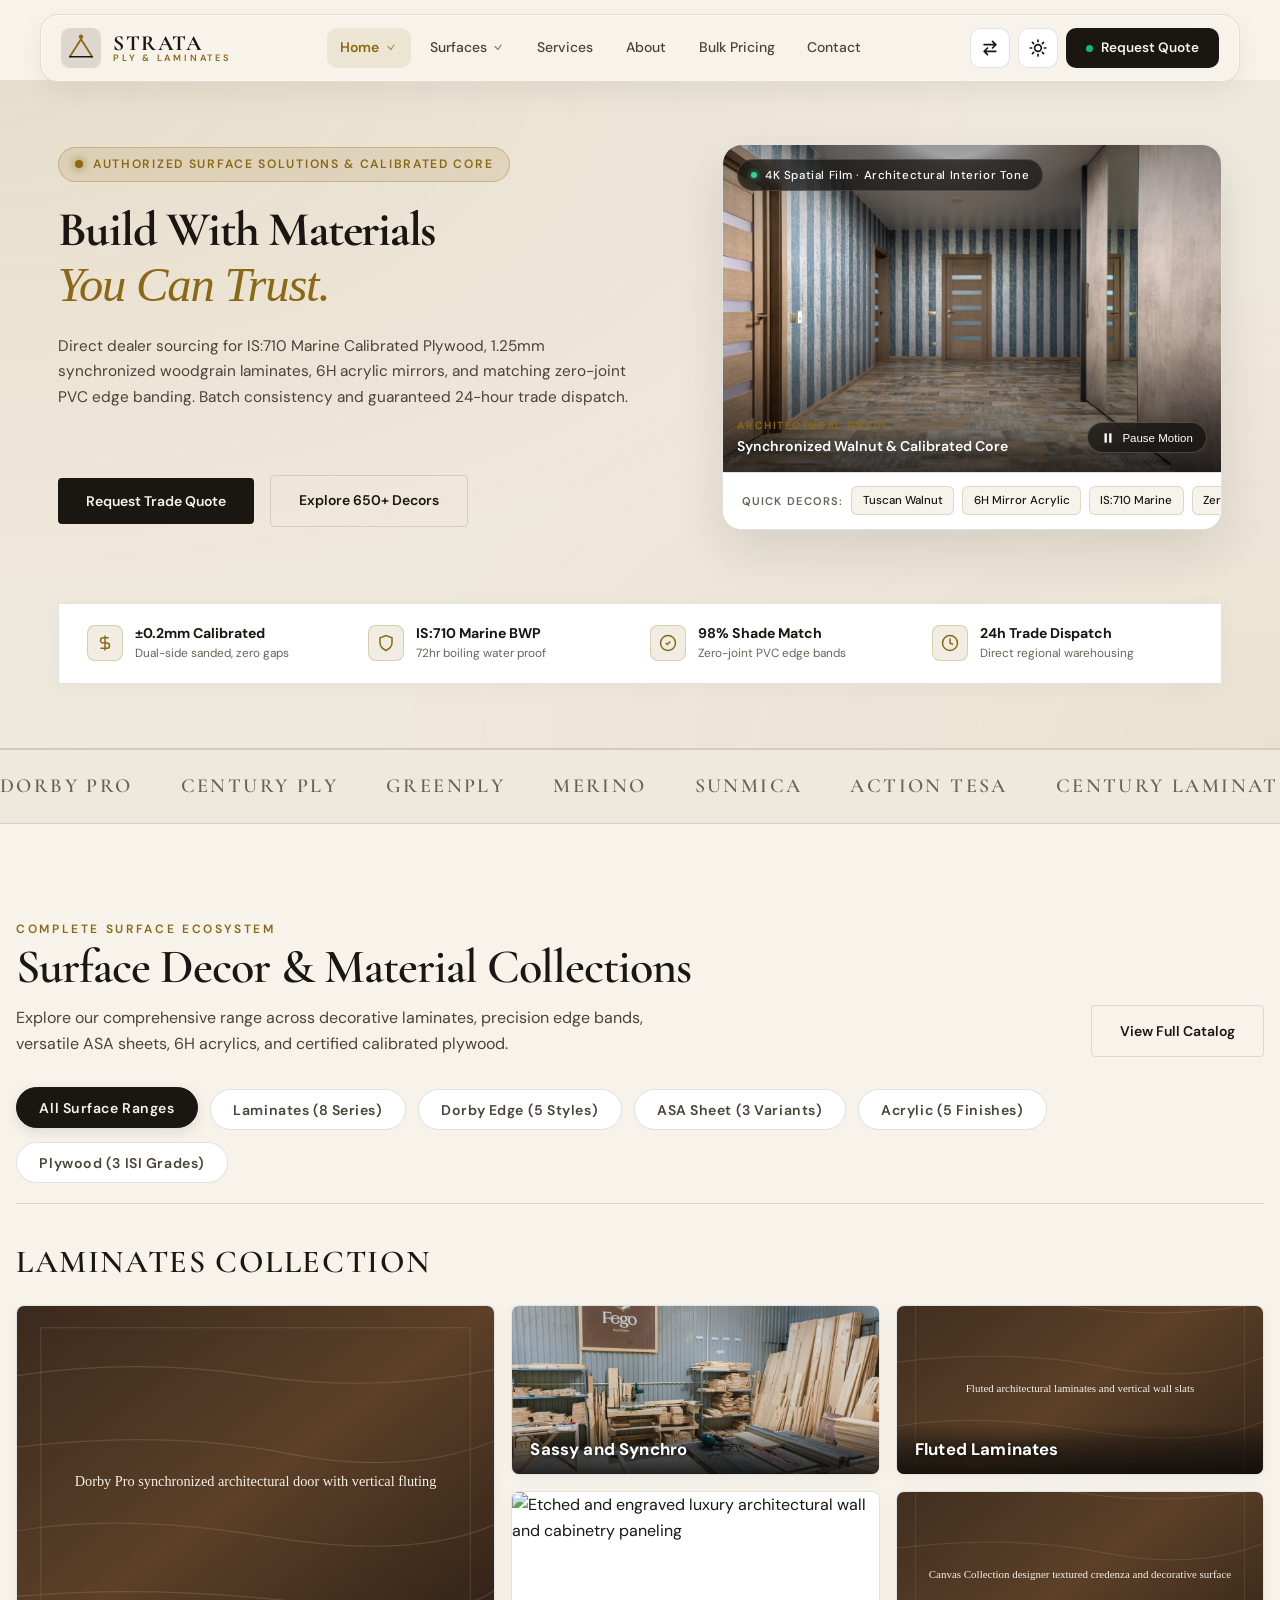
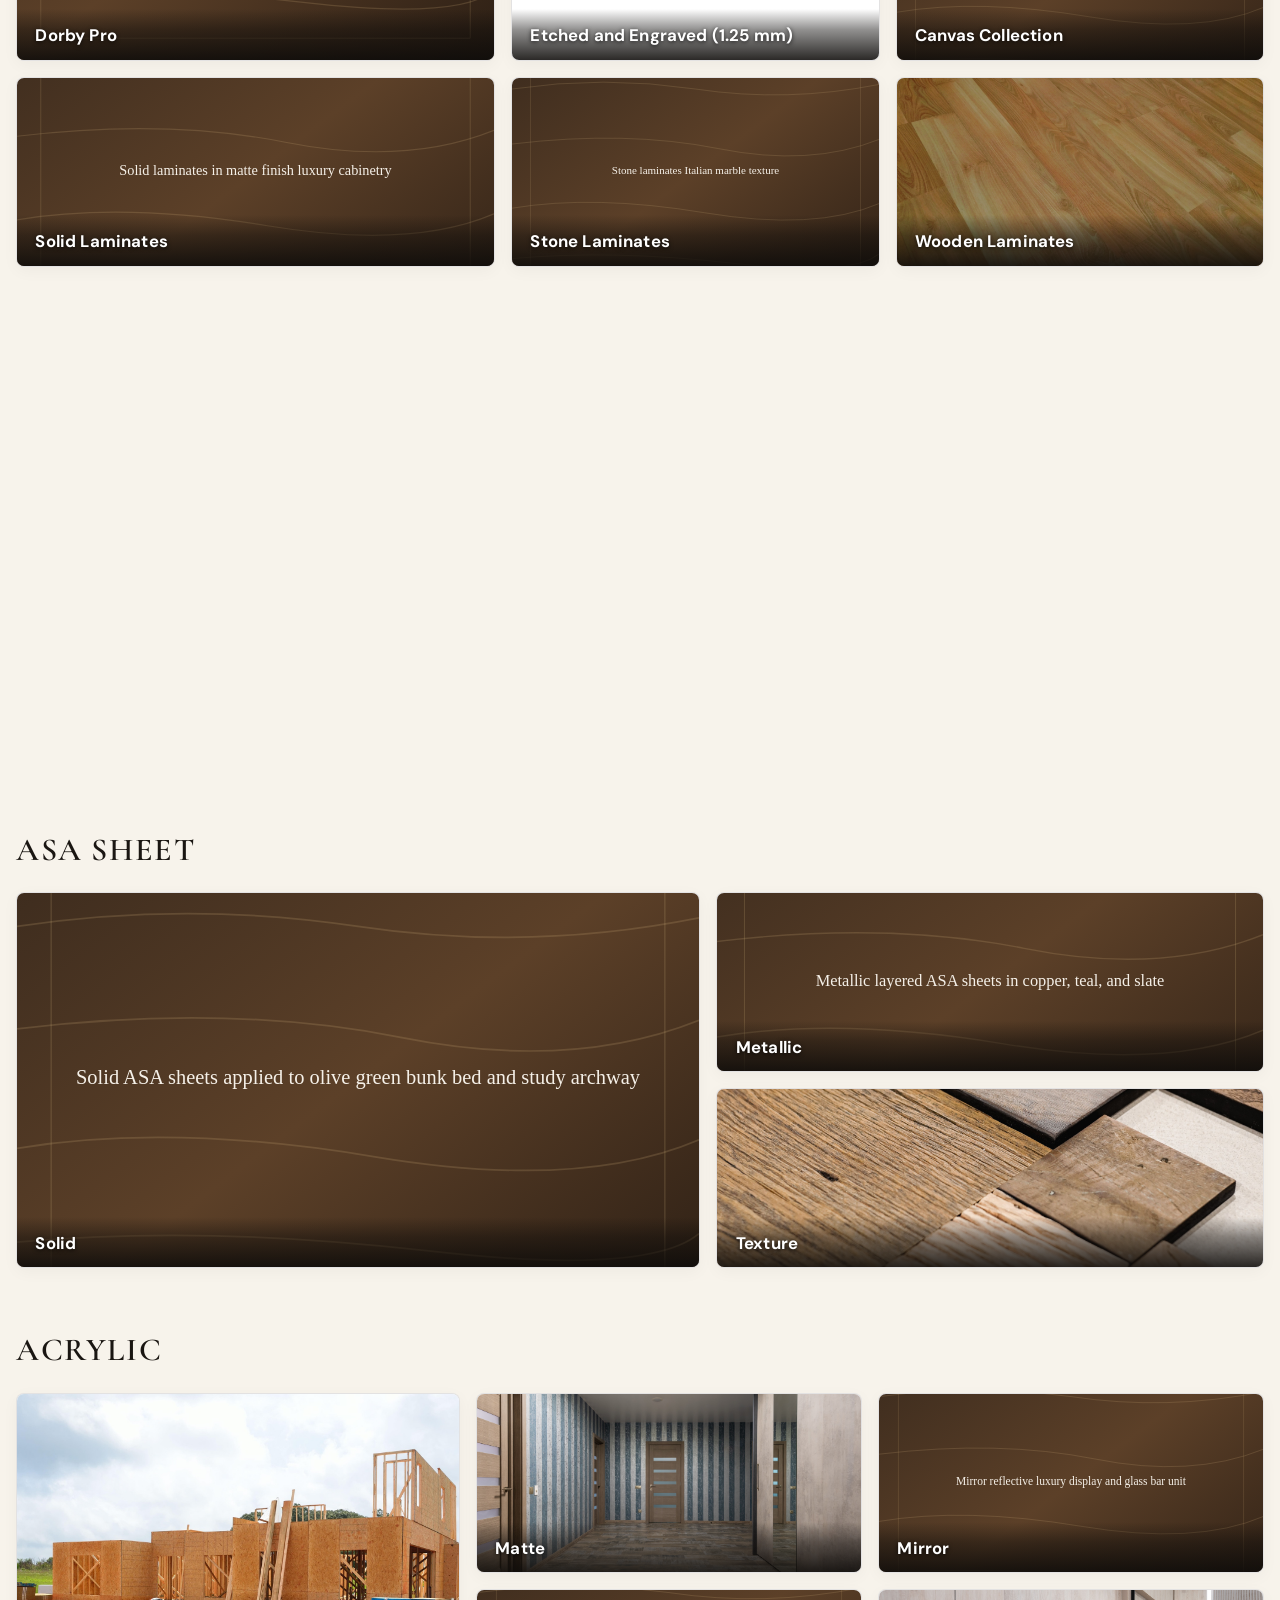
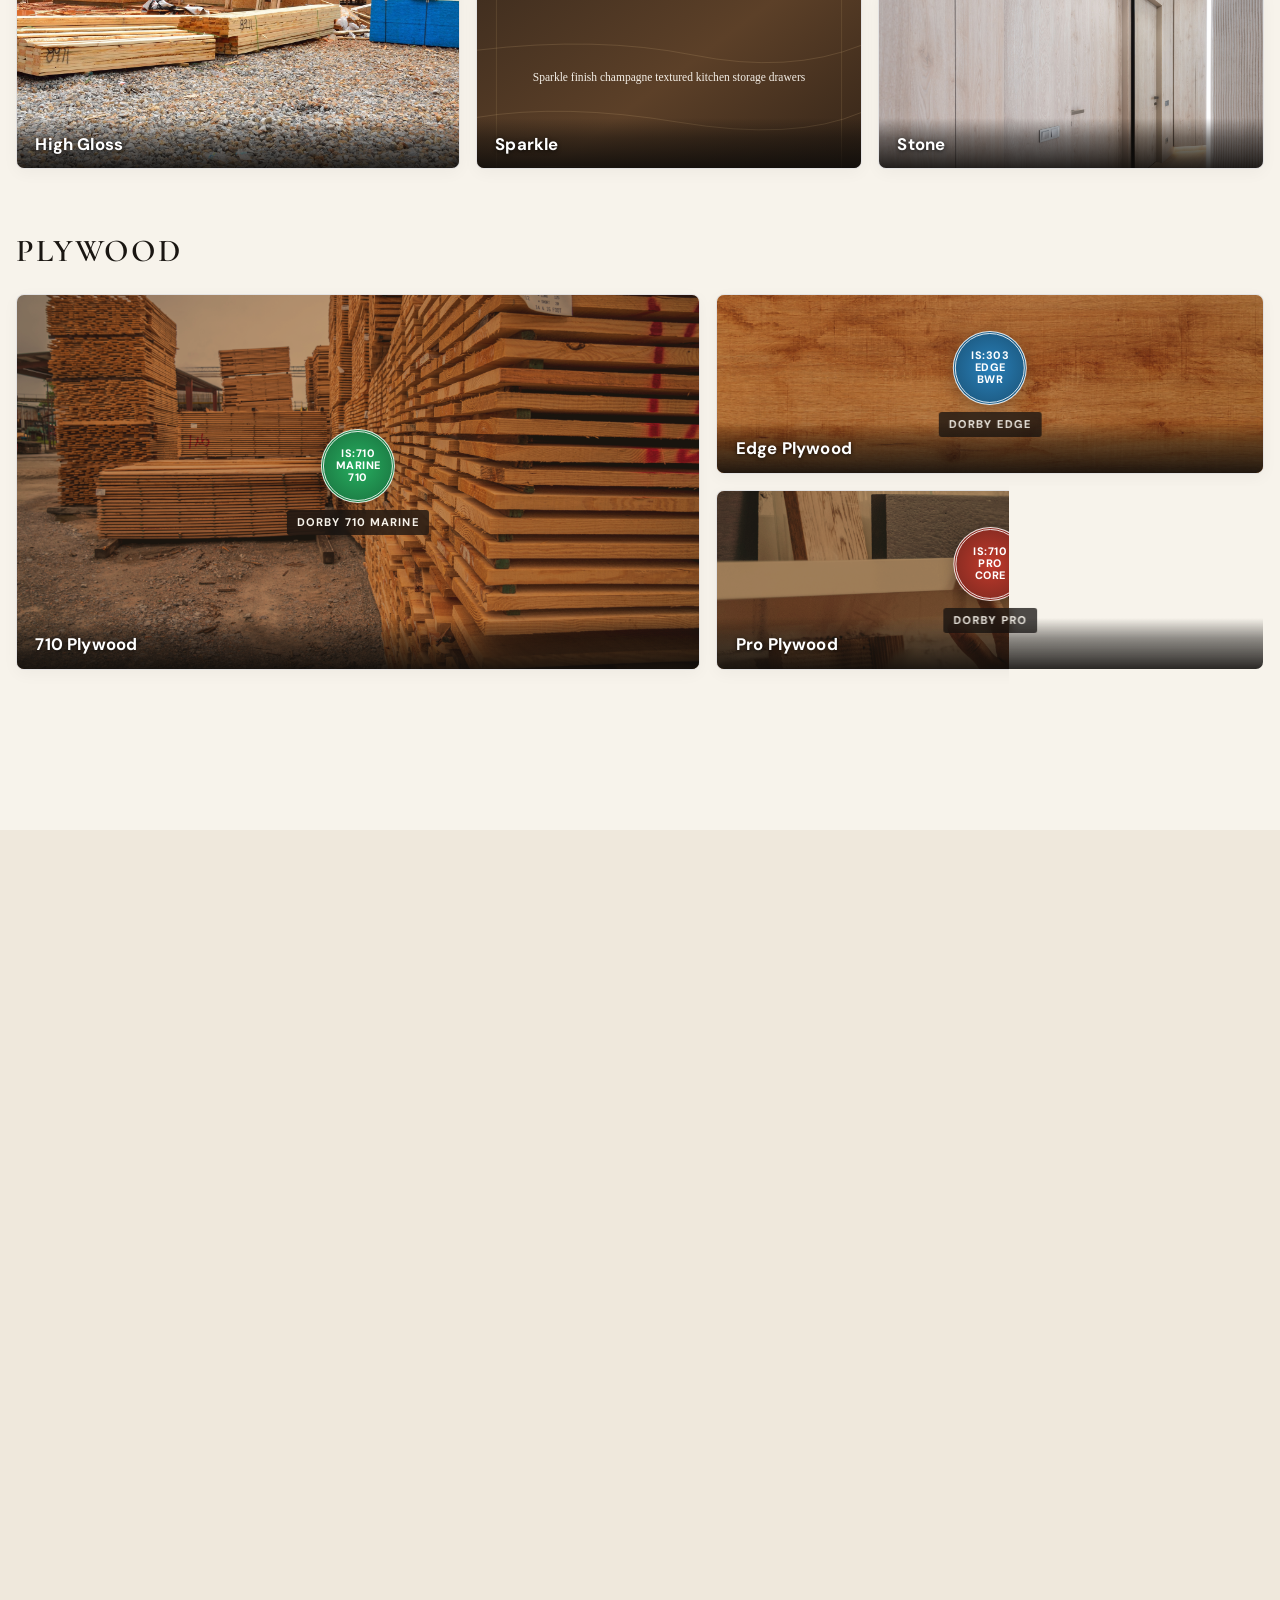
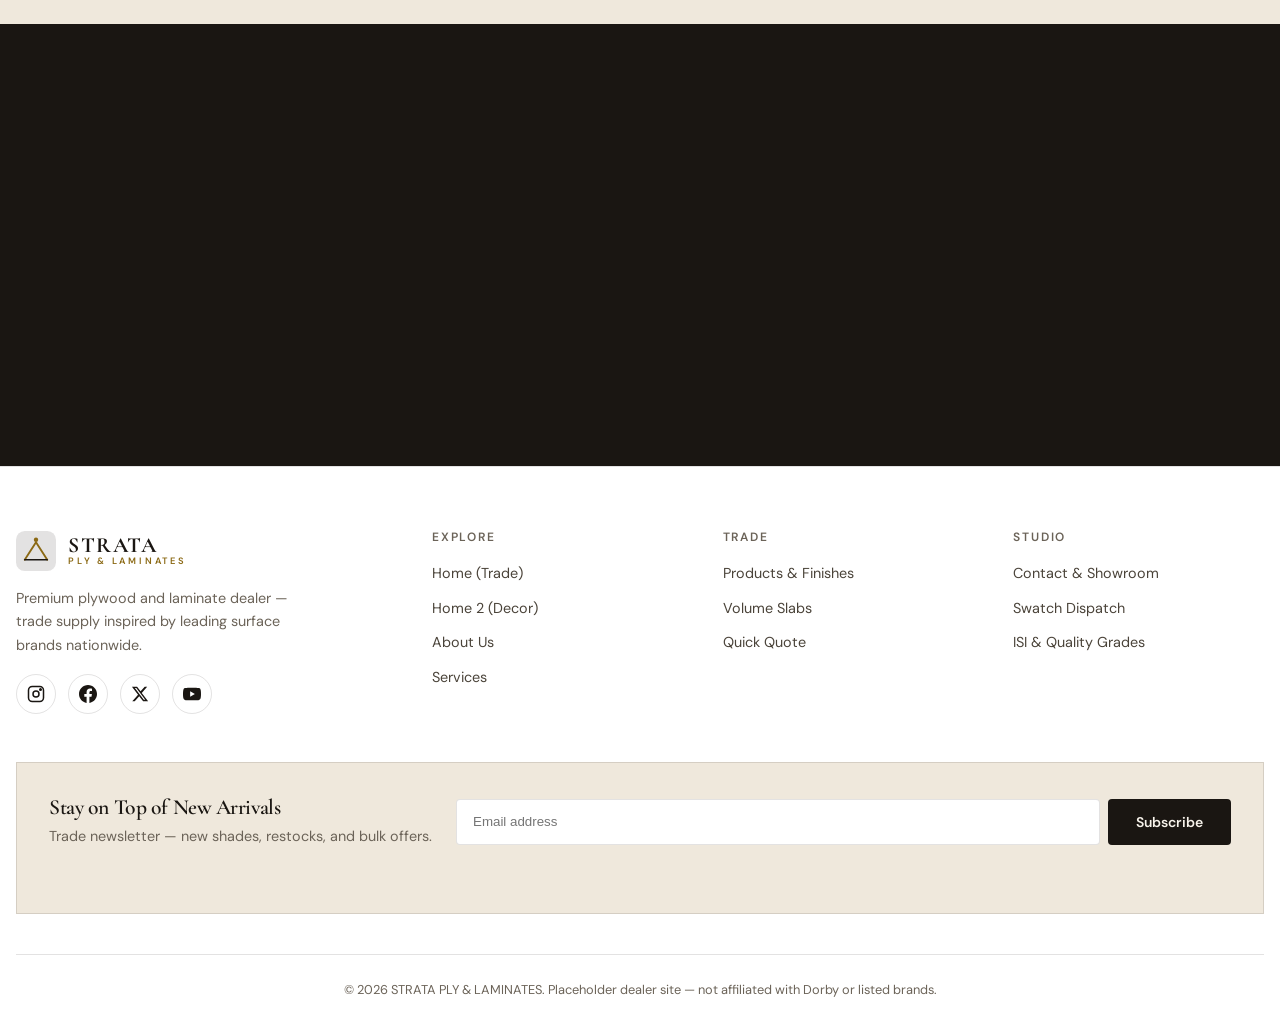
==== commit ef376058: "Fix contact FAQ dropdown, align nav CTA button height, clean hamburger drawer, and resolve contact m" ====
--- a/index.html
+++ b/index.html
@@ -153,12 +153,12 @@
             <svg class="chevron-icon" width="14" height="14" viewBox="0 0 24 24" fill="none" stroke="currentColor" stroke-width="2.5"><polyline points="6 9 12 15 18 9"></polyline></svg>
           </button>
           <div class="drawer-dropdown-menu">
-            <a href="products.html?cat=all" class="sub-link">All Surface Catalog</a>
-            <a href="products.html?cat=laminates" class="sub-link">Decorative Laminates</a>
-            <a href="products.html?cat=plywood" class="sub-link">710 Marine & Calibrated Plywood</a>
-            <a href="products.html?cat=acrylic" class="sub-link">Vibron 6H Acrylics</a>
-            <a href="products.html?cat=edge" class="sub-link">Matching Edge Banding</a>
-            <a href="products.html?cat=asa" class="sub-link">Architectural ASA Sheets</a>
+            <a href="products.html" class="sub-link">Explore All Surfaces</a>
+            <a href="products.html?cat=laminates" class="sub-link">Dorby Laminates</a>
+            <a href="products.html?cat=edge" class="sub-link">Dorby Edge</a>
+            <a href="products.html?cat=asa" class="sub-link">ASA Sheet</a>
+            <a href="products.html?cat=acrylic" class="sub-link">6H Acrylic Panels</a>
+            <a href="products.html?cat=plywood" class="sub-link">Calibrated Plywood (IS:710 Marine)</a>
           </div>
         </div>
         <a href="services.html" data-nav="services">Services & SLAs</a>
@@ -166,17 +166,6 @@
         <a href="bulk-pricing.html" data-nav="pricing">Bulk Pricing</a>
         <a href="contact.html" data-nav="contact">Contact & Studio</a>
       </nav>
-
-      <div class="drawer-surfaces-preview">
-        <span class="drawer-section-title">Surface Collections</span>
-        <div class="drawer-surface-chips">
-          <a href="products.html">Laminates</a>
-          <a href="products.html">Dorby Edge</a>
-          <a href="products.html">ASA Sheets</a>
-          <a href="products.html">6H Acrylic</a>
-          <a href="products.html">IS:710 Ply</a>
-        </div>
-      </div>
 
       <div class="drawer-actions">
         <div class="drawer-toggles-row">
--- a/assets/css/style.css
+++ b/assets/css/style.css
@@ -427,14 +427,22 @@
 }
 
 /* Nav Actions CTA with Pulse */
+.btn.btn-primary-nav,
 .btn-primary-nav {
-  padding: 0.65rem 1.25rem;
+  height: 40px !important;
+  min-height: 40px !important;
+  max-height: 40px !important;
+  line-height: 1 !important;
+  padding: 0 1.25rem !important;
   font-size: 0.85rem;
+  font-weight: 600;
   border-radius: 10px;
   display: inline-flex;
   align-items: center;
+  justify-content: center;
   gap: 0.5rem;
   white-space: nowrap;
+  box-sizing: border-box !important;
 }
 
 .nav-pulse-dot {
@@ -4482,23 +4490,32 @@
 
 .faq-btn,
 .faq-question {
-  width: 100%;
+  width: 100% !important;
   text-align: left;
   padding: 1.35rem 1.6rem;
-  background: transparent;
-  border: none;
-  outline: none;
-  display: flex;
-  justify-content: space-between;
-  align-items: center;
+  background: transparent !important;
+  border: none !important;
+  outline: none !important;
+  display: flex !important;
+  justify-content: space-between !important;
+  align-items: center !important;
   gap: 1.25rem;
   cursor: pointer;
   color: var(--text-primary);
-  font-family: inherit;
+  font-family: inherit !important;
   font-size: 1.05rem;
   font-weight: 600;
   line-height: 1.45;
   transition: color 0.2s ease;
+  user-select: none;
+  -webkit-appearance: none;
+  appearance: none;
+  box-sizing: border-box;
+}
+
+.faq-btn:focus-visible {
+  outline: 2px solid var(--accent) !important;
+  outline-offset: -2px;
 }
 
 .faq-card:hover .faq-btn,
@@ -4580,28 +4597,32 @@
 
 .faq-card.open .faq-answer,
 .faq-item.open .faq-answer {
-  display: block;
+  display: block !important;
 }
 
 .contact-social-row {
   display: flex;
+  flex-wrap: wrap;
   gap: 0.85rem;
   margin-top: 1.5rem;
+  width: 100%;
 }
 
 .contact-social-btn {
   display: inline-flex;
   align-items: center;
+  justify-content: center;
   gap: 0.6rem;
-  padding: 0.55rem 1rem;
+  padding: 0.65rem 1rem;
   border-radius: var(--radius-sm);
   border: 1px solid var(--border);
   background: var(--bg-elevated);
   color: var(--text-primary);
-  font-size: 0.82rem;
+  font-size: 0.84rem;
   font-weight: 600;
   transition: all 0.2s ease;
   text-decoration: none;
+  box-sizing: border-box;
 }
 
 .contact-social-btn:hover {
@@ -4609,6 +4630,85 @@
   background: color-mix(in srgb, var(--accent) 12%, var(--bg-elevated));
   color: var(--accent);
   transform: translateY(-2px);
+}
+
+/* Contact Page Mobile Layout Fixes */
+@media (max-width: 991px) {
+  .contact-split {
+    grid-template-columns: 1fr !important;
+    gap: 2.5rem !important;
+  }
+}
+
+@media (max-width: 600px) {
+  .contact-split {
+    grid-template-columns: 1fr !important;
+    gap: 2rem !important;
+    width: 100% !important;
+  }
+  .form-card {
+    padding: 1.5rem 1.15rem !important;
+    border-radius: var(--radius-md) !important;
+    box-sizing: border-box !important;
+    width: 100% !important;
+  }
+  .form-group input,
+  .form-group select,
+  .form-group textarea {
+    font-size: 0.92rem !important;
+    padding: 0.75rem 0.85rem !important;
+    box-sizing: border-box !important;
+    max-width: 100% !important;
+  }
+  .info-list-with-icons {
+    gap: 1.15rem !important;
+    margin-top: 1.25rem !important;
+  }
+  .info-item-row {
+    gap: 0.85rem !important;
+  }
+  .info-icon-badge {
+    width: 38px !important;
+    height: 38px !important;
+    flex-shrink: 0 !important;
+  }
+  .info-block h4 {
+    font-size: 0.95rem !important;
+  }
+  .info-block p {
+    font-size: 0.86rem !important;
+    line-height: 1.5 !important;
+    word-break: break-word !important;
+  }
+  .contact-social-row {
+    flex-direction: column !important;
+    gap: 0.65rem !important;
+  }
+  .contact-social-btn {
+    width: 100% !important;
+  }
+  .member-card-interactive {
+    padding: 1.5rem 1.15rem !important;
+    box-sizing: border-box !important;
+    width: 100% !important;
+  }
+  .faq-btn,
+  .faq-question {
+    padding: 1.15rem 1.15rem !important;
+    font-size: 0.96rem !important;
+    gap: 0.85rem !important;
+  }
+  .faq-answer {
+    padding: 0 1.15rem 1.25rem !important;
+    font-size: 0.9rem !important;
+  }
+  .faq-cta {
+    padding: 1.75rem 1.25rem !important;
+  }
+  .contact-map-frame {
+    height: 280px !important;
+    margin-top: 1.5rem !important;
+  }
 }
 
 /* ==========================================================================
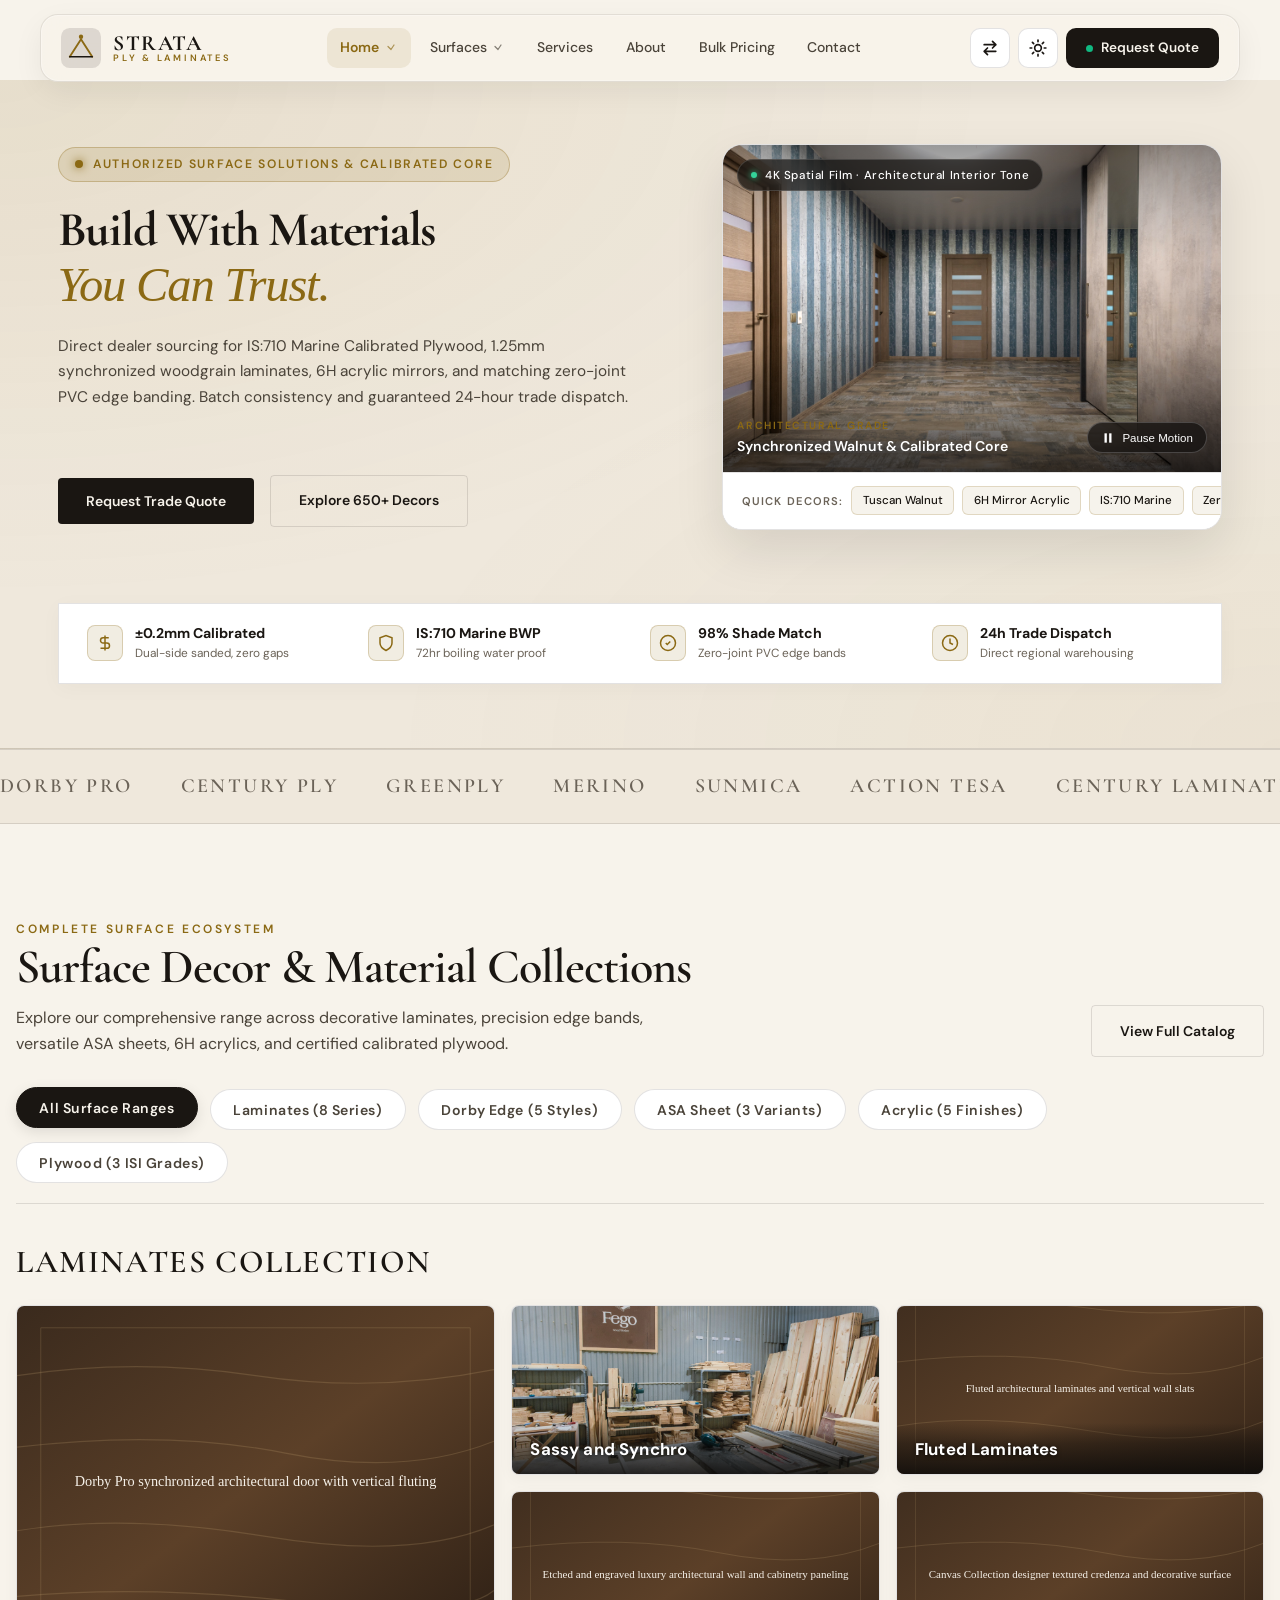
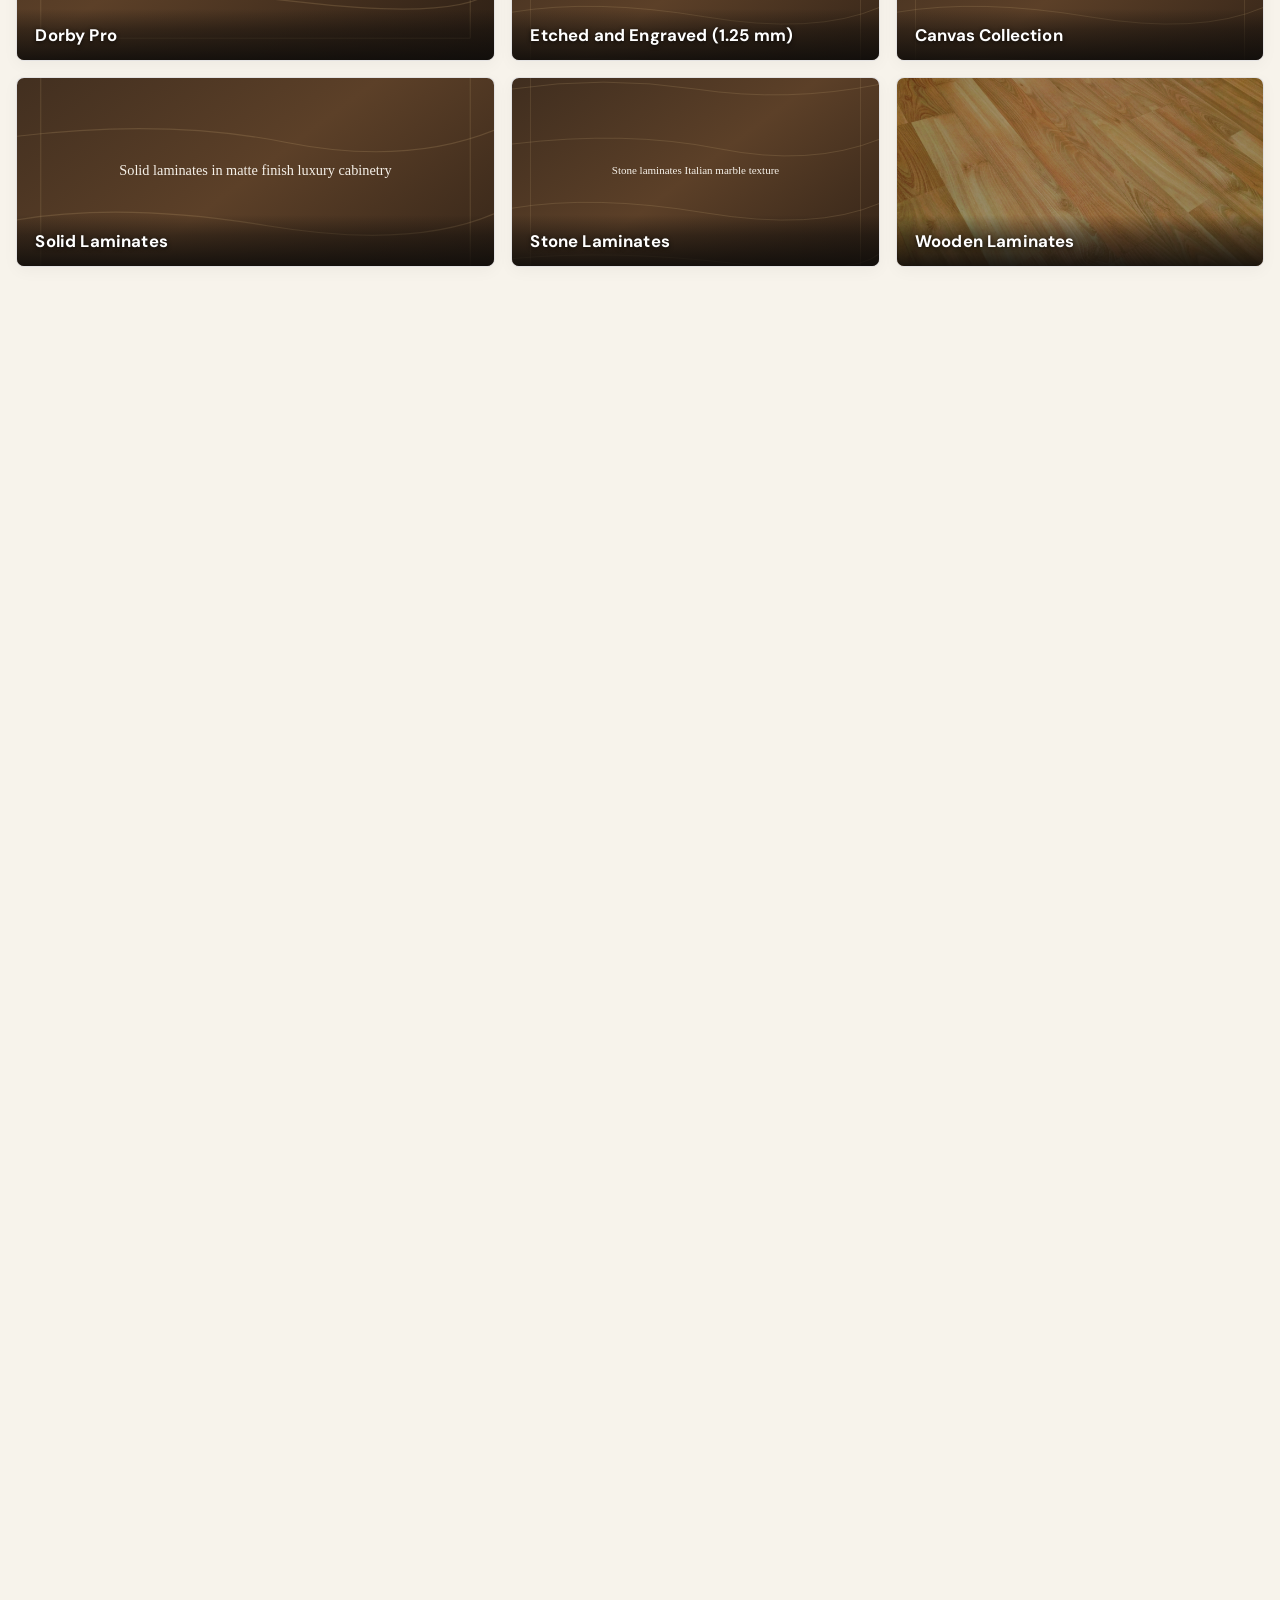
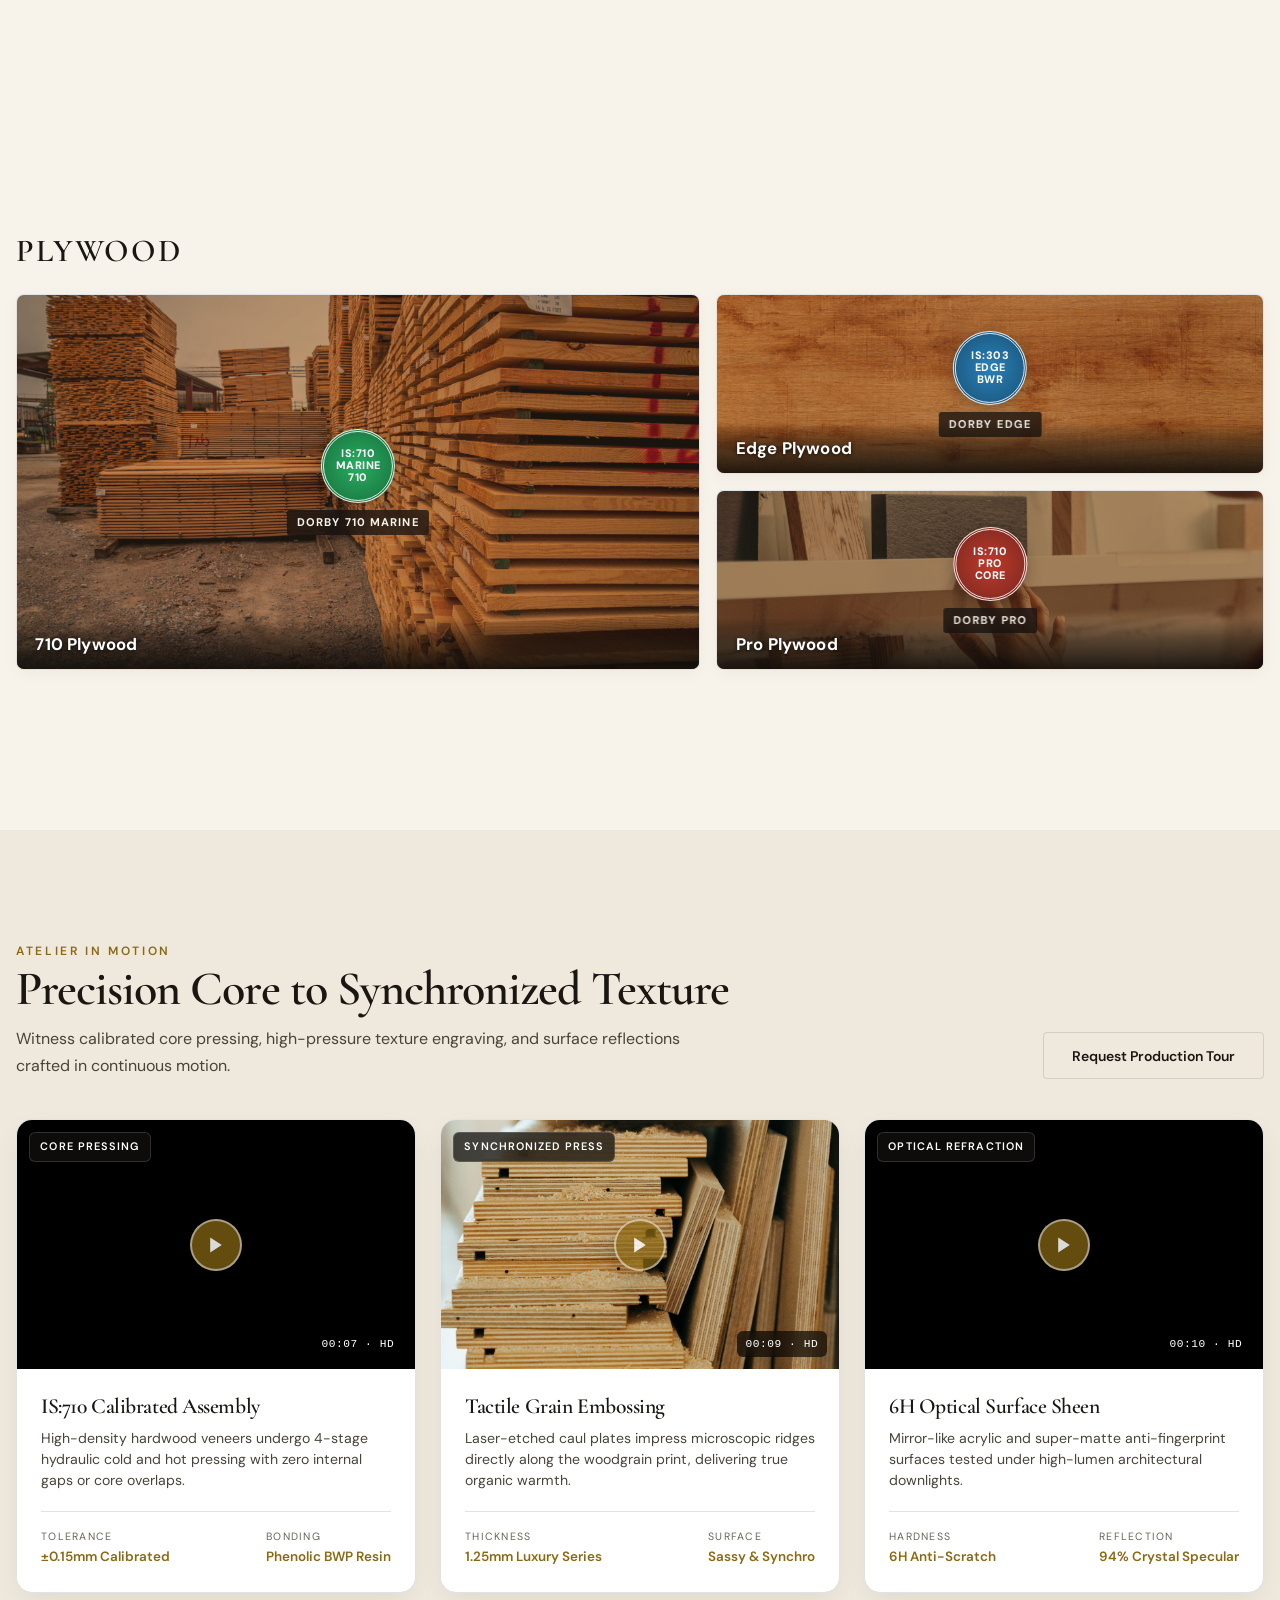
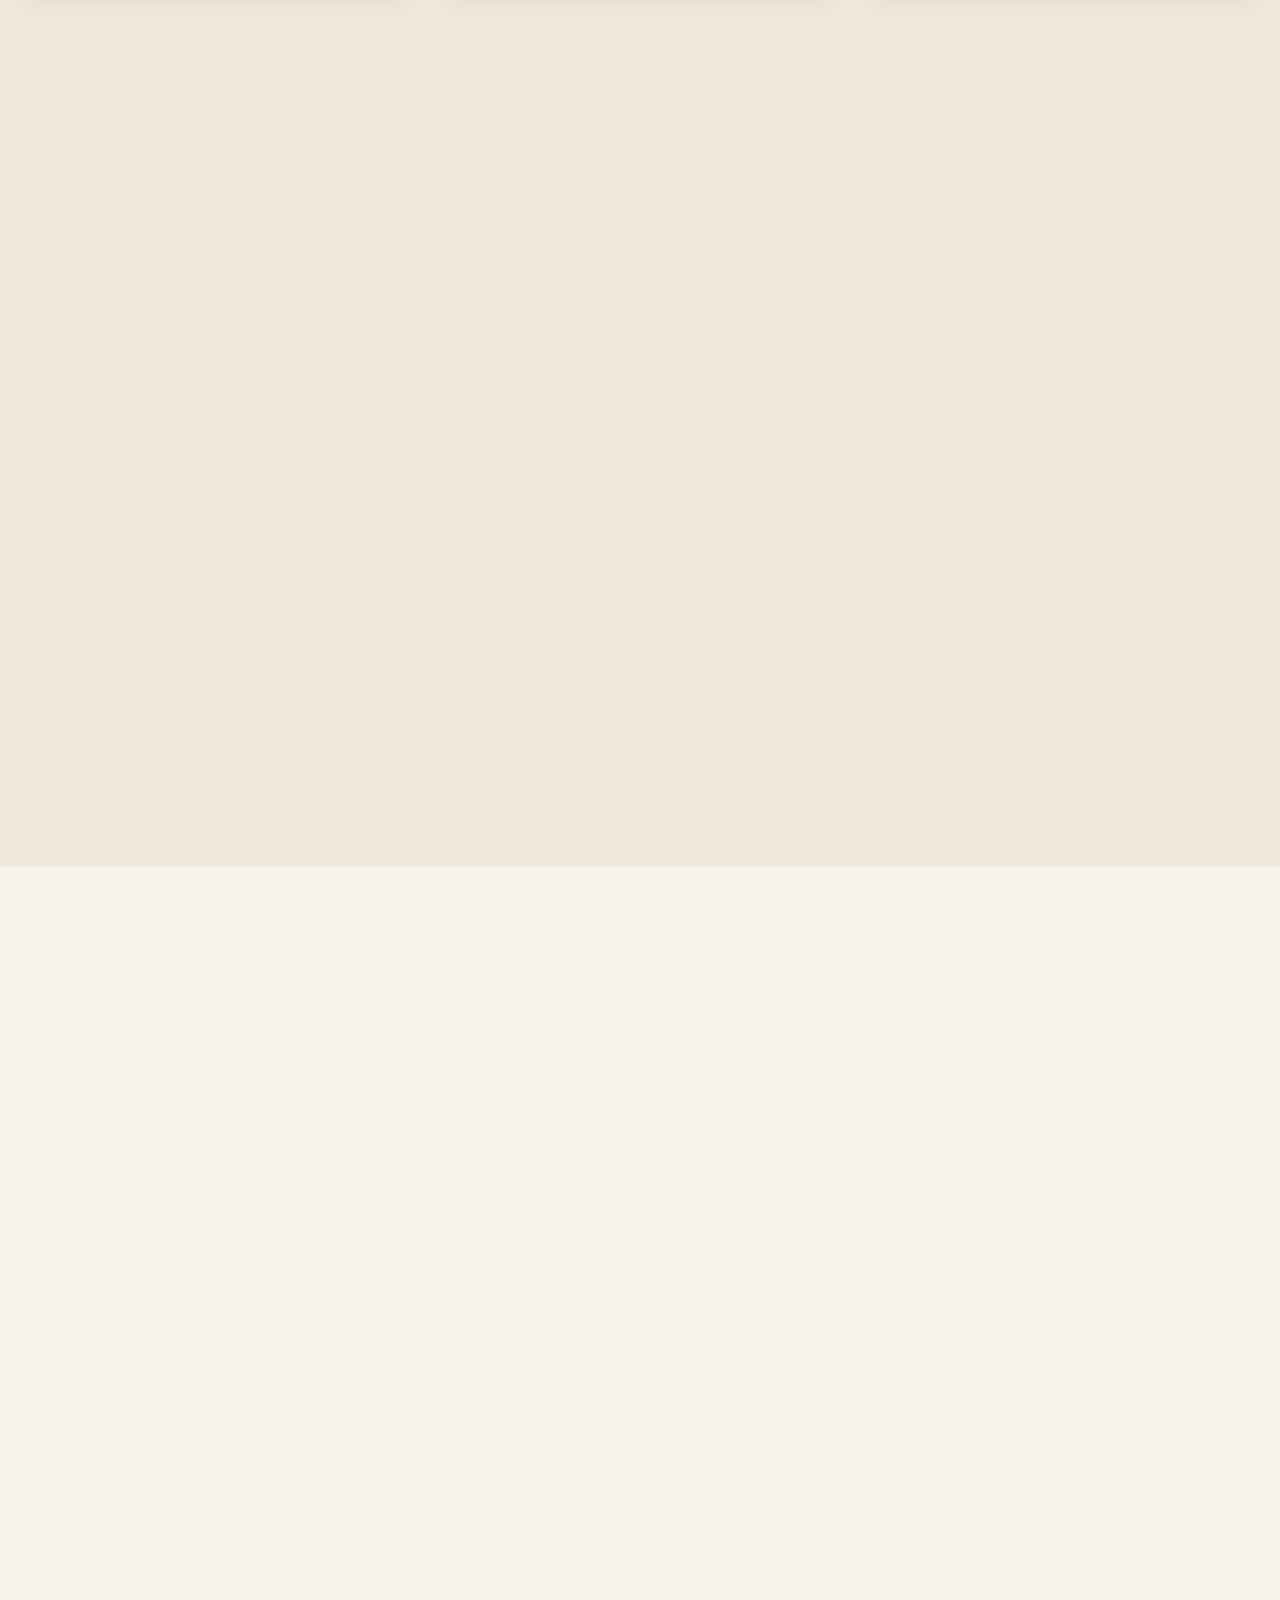
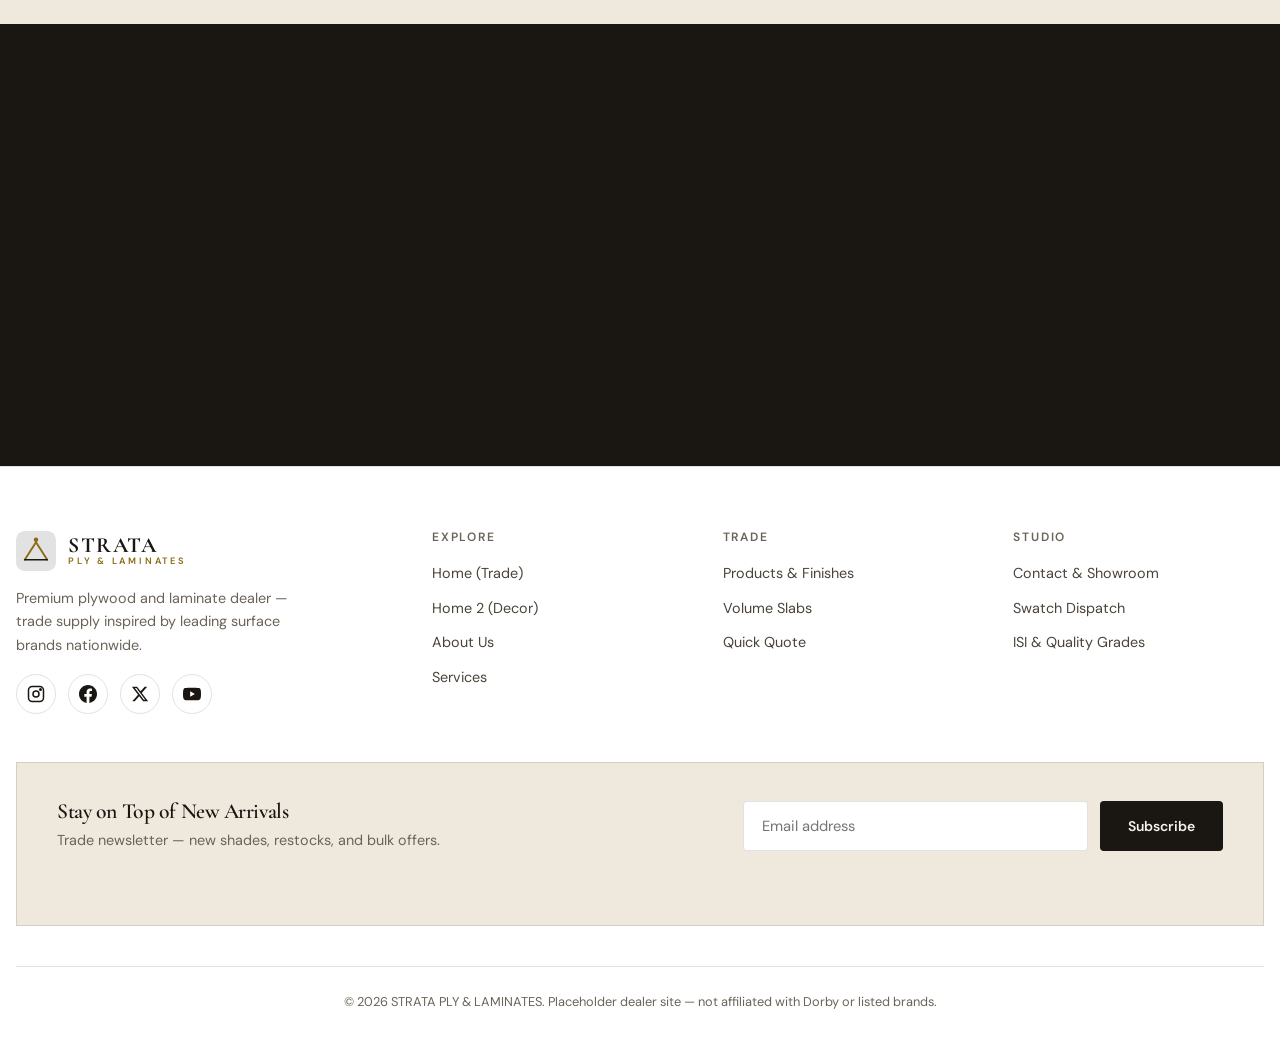
==== commit 2fb3e24c: "Add cache-busting query strings across all pages and add .nojekyll for immediate GitHub Pages deploy" ====
--- a/index.html
+++ b/index.html
@@ -8,7 +8,7 @@
     content="STRATA PLY & LAMINATES — Authorized dealer for premium plywood, laminates, and surface solutions. Trade-focused bulk supply across India.">
   <title>STRATA PLY & LAMINATES | Premium Plywood & Laminates Dealer</title>
   <link rel="icon" href="favicon.svg" type="image/svg+xml">
-  <link rel="stylesheet" href="assets/css/style.css">
+  <link rel="stylesheet" href="assets/css/style.css?v=2.2">
 </head>
 
 <body data-page="home">
@@ -1106,7 +1106,7 @@
     </div>
   </div>
 
-  <script src="assets/js/main.js"></script>
+  <script src="assets/js/main.js?v=2.2"></script>
 </body>
 
 </html>
--- a/assets/css/style.css
+++ b/assets/css/style.css
@@ -2349,30 +2349,55 @@
 
 .newsletter-box {
   margin-top: 3rem;
-  padding: 2rem;
+  padding: 2.25rem 2.5rem;
   background: var(--bg-secondary);
   border: 1px solid var(--border);
+  border-radius: var(--radius-md);
   display: flex;
   flex-wrap: wrap;
   align-items: center;
   justify-content: space-between;
-  gap: 1.5rem;
+  gap: 1.75rem;
+  box-sizing: border-box;
+  width: 100%;
+  max-width: 100%;
+  overflow: hidden;
+}
+
+.newsletter-box > div {
+  flex: 1 1 300px;
+  min-width: 0;
 }
 
 .newsletter-form {
   display: flex;
-  gap: 0.5rem;
-  flex: 1;
-  min-width: 260px;
+  gap: 0.75rem;
+  flex: 1 1 340px;
+  max-width: 480px;
+  width: 100%;
+  min-width: 0;
+  box-sizing: border-box;
 }
 
 .newsletter-form input {
-  flex: 1;
-  padding: 0.85rem 1rem;
+  flex: 1 1 180px;
+  min-width: 0;
+  width: 100%;
+  max-width: 100%;
+  padding: 0.85rem 1.15rem;
   border: 1px solid var(--border);
   background: var(--bg-elevated);
   color: var(--text-primary);
   border-radius: var(--radius);
+  font-family: inherit;
+  font-size: 0.92rem;
+  box-sizing: border-box;
+}
+
+.newsletter-form .btn {
+  flex-shrink: 0;
+  white-space: nowrap;
+  box-sizing: border-box;
 }
 
 .footer-bottom {
@@ -3688,13 +3713,44 @@
   }
 
   .newsletter-box {
-    flex-direction: column;
+    flex-direction: column !important;
+    text-align: center !important;
+    padding: 1.75rem 1.25rem !important;
+    gap: 1.25rem !important;
+    width: 100% !important;
+    max-width: 100% !important;
+    box-sizing: border-box !important;
+    overflow: hidden !important;
+  }
+
+  .newsletter-box > div {
+    width: 100% !important;
+    max-width: 100% !important;
+  }
+
+  .newsletter-form {
+    flex-direction: column !important;
+    width: 100% !important;
+    max-width: 100% !important;
+    min-width: 0 !important;
+    gap: 0.75rem !important;
+    box-sizing: border-box !important;
+  }
+
+  .newsletter-form input {
+    width: 100% !important;
+    max-width: 100% !important;
+    min-width: 0 !important;
+    box-sizing: border-box !important;
     text-align: center;
-  }
-
-  .newsletter-form {
-    flex-direction: column;
-    width: 100%;
+    padding: 0.85rem 1rem !important;
+  }
+
+  .newsletter-form .btn {
+    width: 100% !important;
+    max-width: 100% !important;
+    min-width: 0 !important;
+    box-sizing: border-box !important;
   }
 
   .comparison-visual {
@@ -3806,6 +3862,27 @@
 
   .cta-banner-grid {
     gap: 1.5rem !important;
+  }
+
+  .newsletter-box {
+    padding: 1.35rem 0.95rem !important;
+    border-radius: var(--radius) !important;
+  }
+
+  .site-footer {
+    padding-bottom: 4rem !important;
+  }
+
+  .back-to-top {
+    bottom: 1.25rem !important;
+    right: 1.25rem !important;
+    width: 40px !important;
+    height: 40px !important;
+  }
+
+  [dir='rtl'] .back-to-top {
+    left: 1.25rem !important;
+    right: auto !important;
   }
 }
 
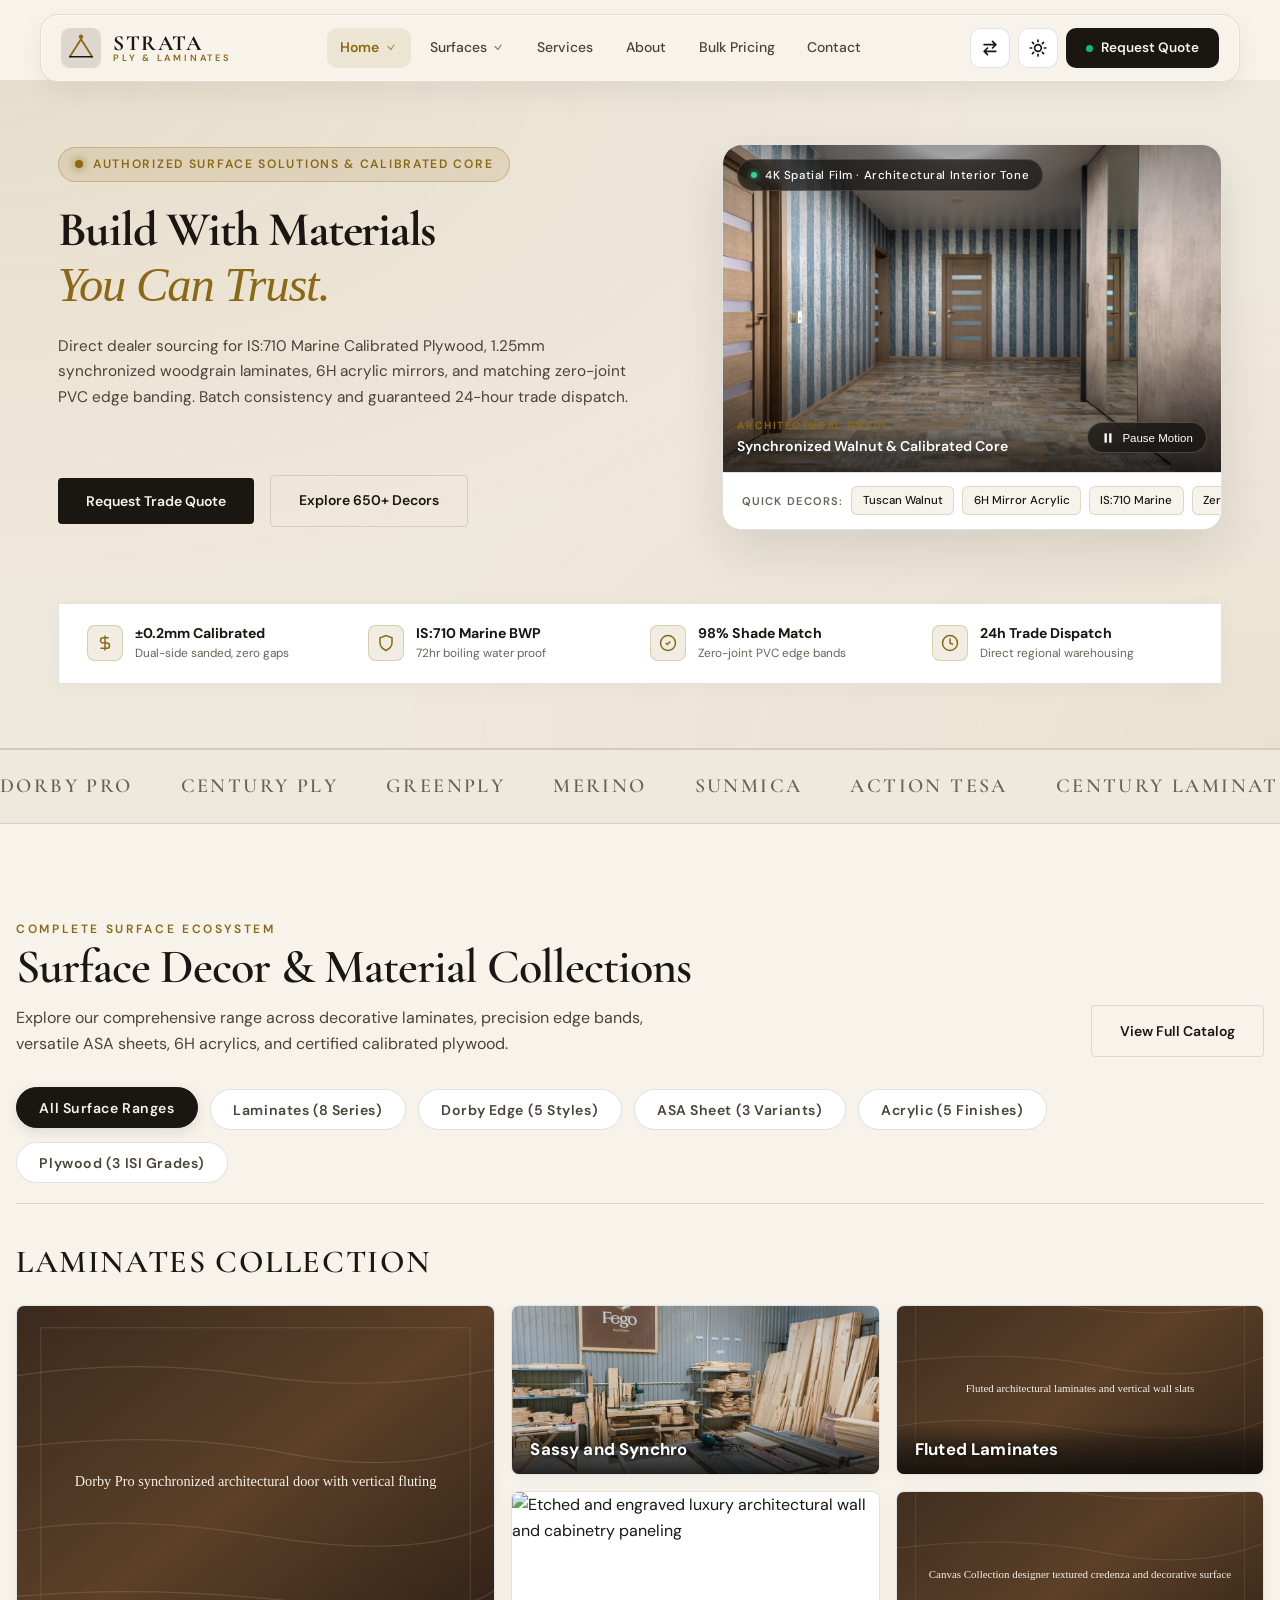
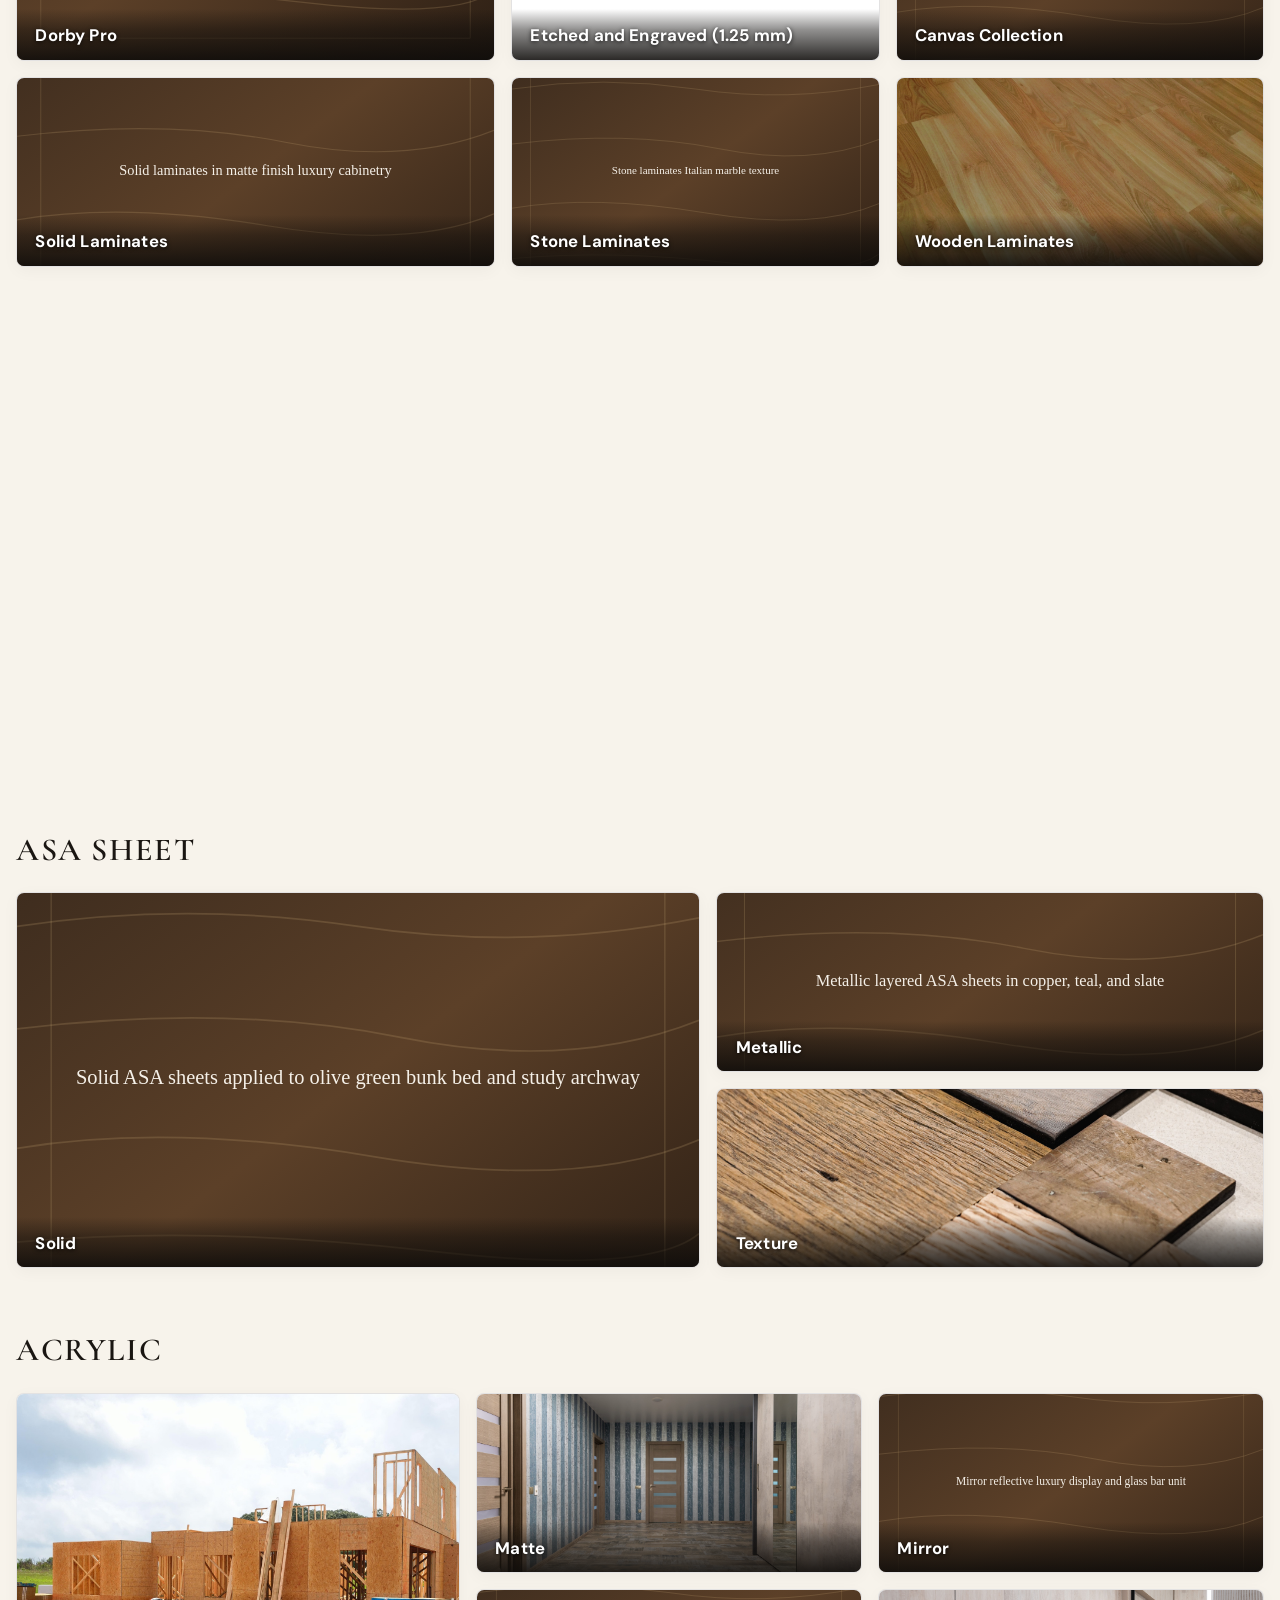
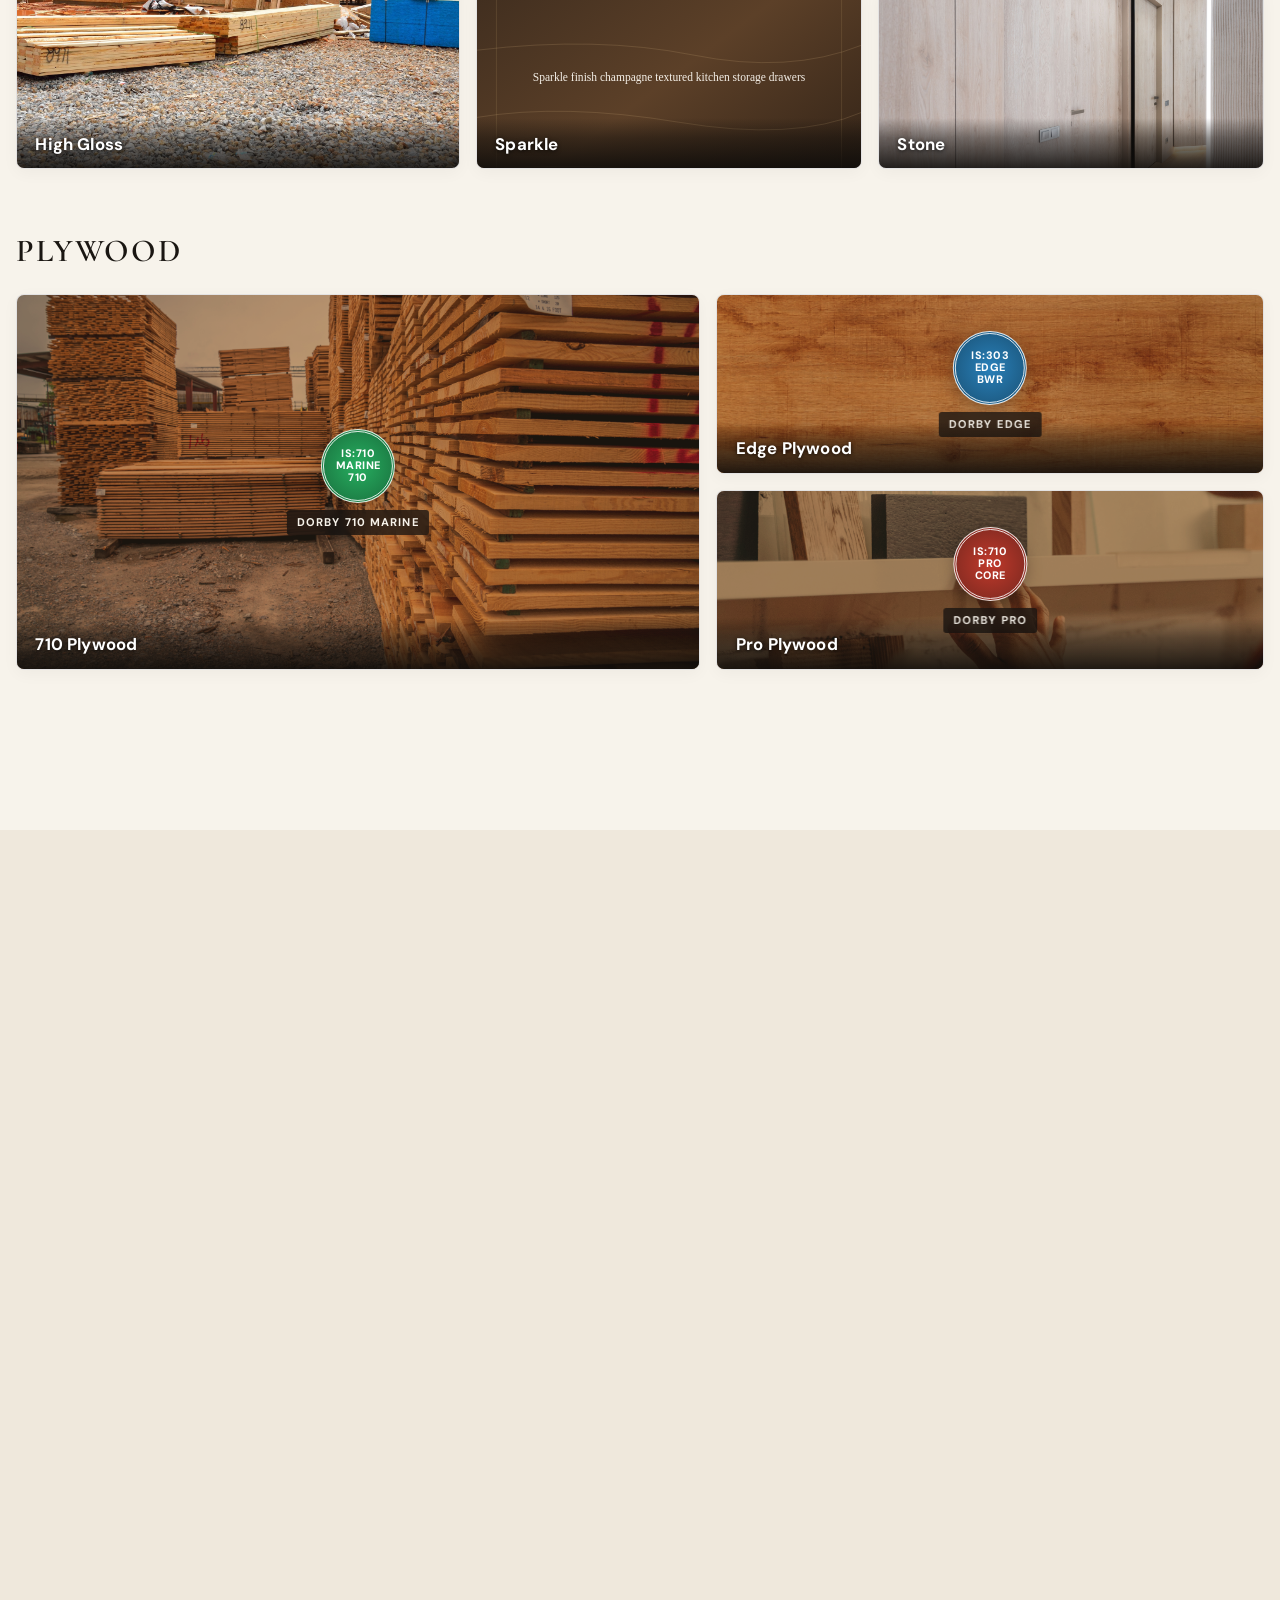
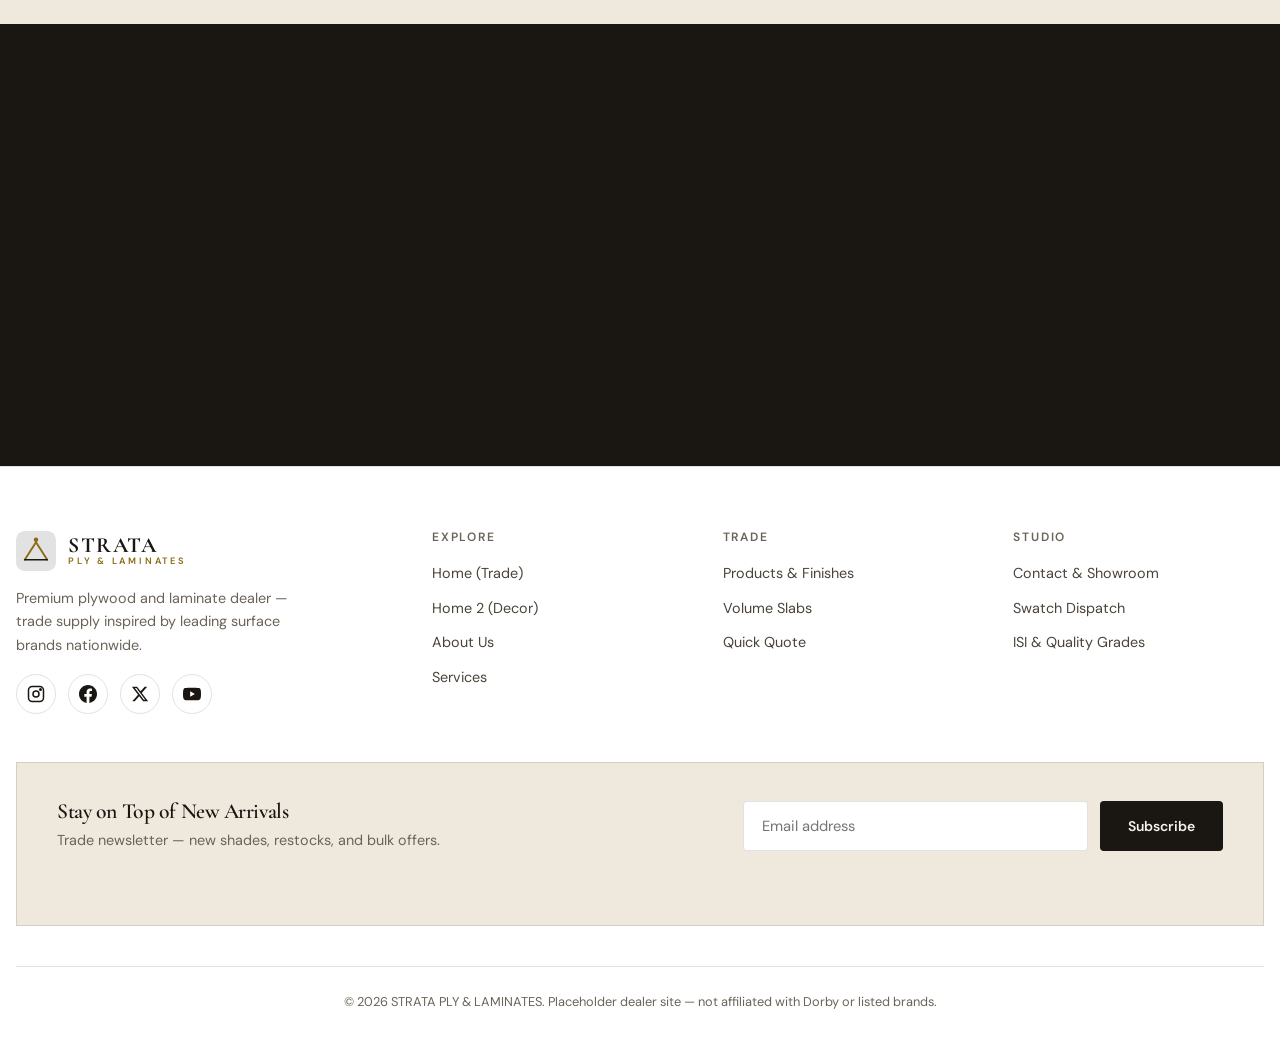
==== commit 56ab99c5: "Fix mobile studio social buttons overlapping with floating back-to-top button" ====
--- a/index.html
+++ b/index.html
@@ -8,7 +8,7 @@
     content="STRATA PLY & LAMINATES — Authorized dealer for premium plywood, laminates, and surface solutions. Trade-focused bulk supply across India.">
   <title>STRATA PLY & LAMINATES | Premium Plywood & Laminates Dealer</title>
   <link rel="icon" href="favicon.svg" type="image/svg+xml">
-  <link rel="stylesheet" href="assets/css/style.css?v=2.2">
+  <link rel="stylesheet" href="assets/css/style.css?v=2.3">
 </head>
 
 <body data-page="home">
@@ -1106,7 +1106,7 @@
     </div>
   </div>
 
-  <script src="assets/js/main.js?v=2.2"></script>
+  <script src="assets/js/main.js?v=2.3"></script>
 </body>
 
-</html>+</html>
--- a/assets/css/style.css
+++ b/assets/css/style.css
@@ -4758,11 +4758,20 @@
     word-break: break-word !important;
   }
   .contact-social-row {
-    flex-direction: column !important;
+    display: flex !important;
+    flex-direction: row !important;
+    flex-wrap: wrap !important;
     gap: 0.65rem !important;
+    width: 100% !important;
+    max-width: calc(100% - 2.5rem) !important;
   }
   .contact-social-btn {
-    width: 100% !important;
+    display: inline-flex !important;
+    width: auto !important;
+    flex: 0 0 auto !important;
+    padding: 0.55rem 0.95rem !important;
+    font-size: 0.82rem !important;
+    border-radius: var(--radius-sm) !important;
   }
   .member-card-interactive {
     padding: 1.5rem 1.15rem !important;
